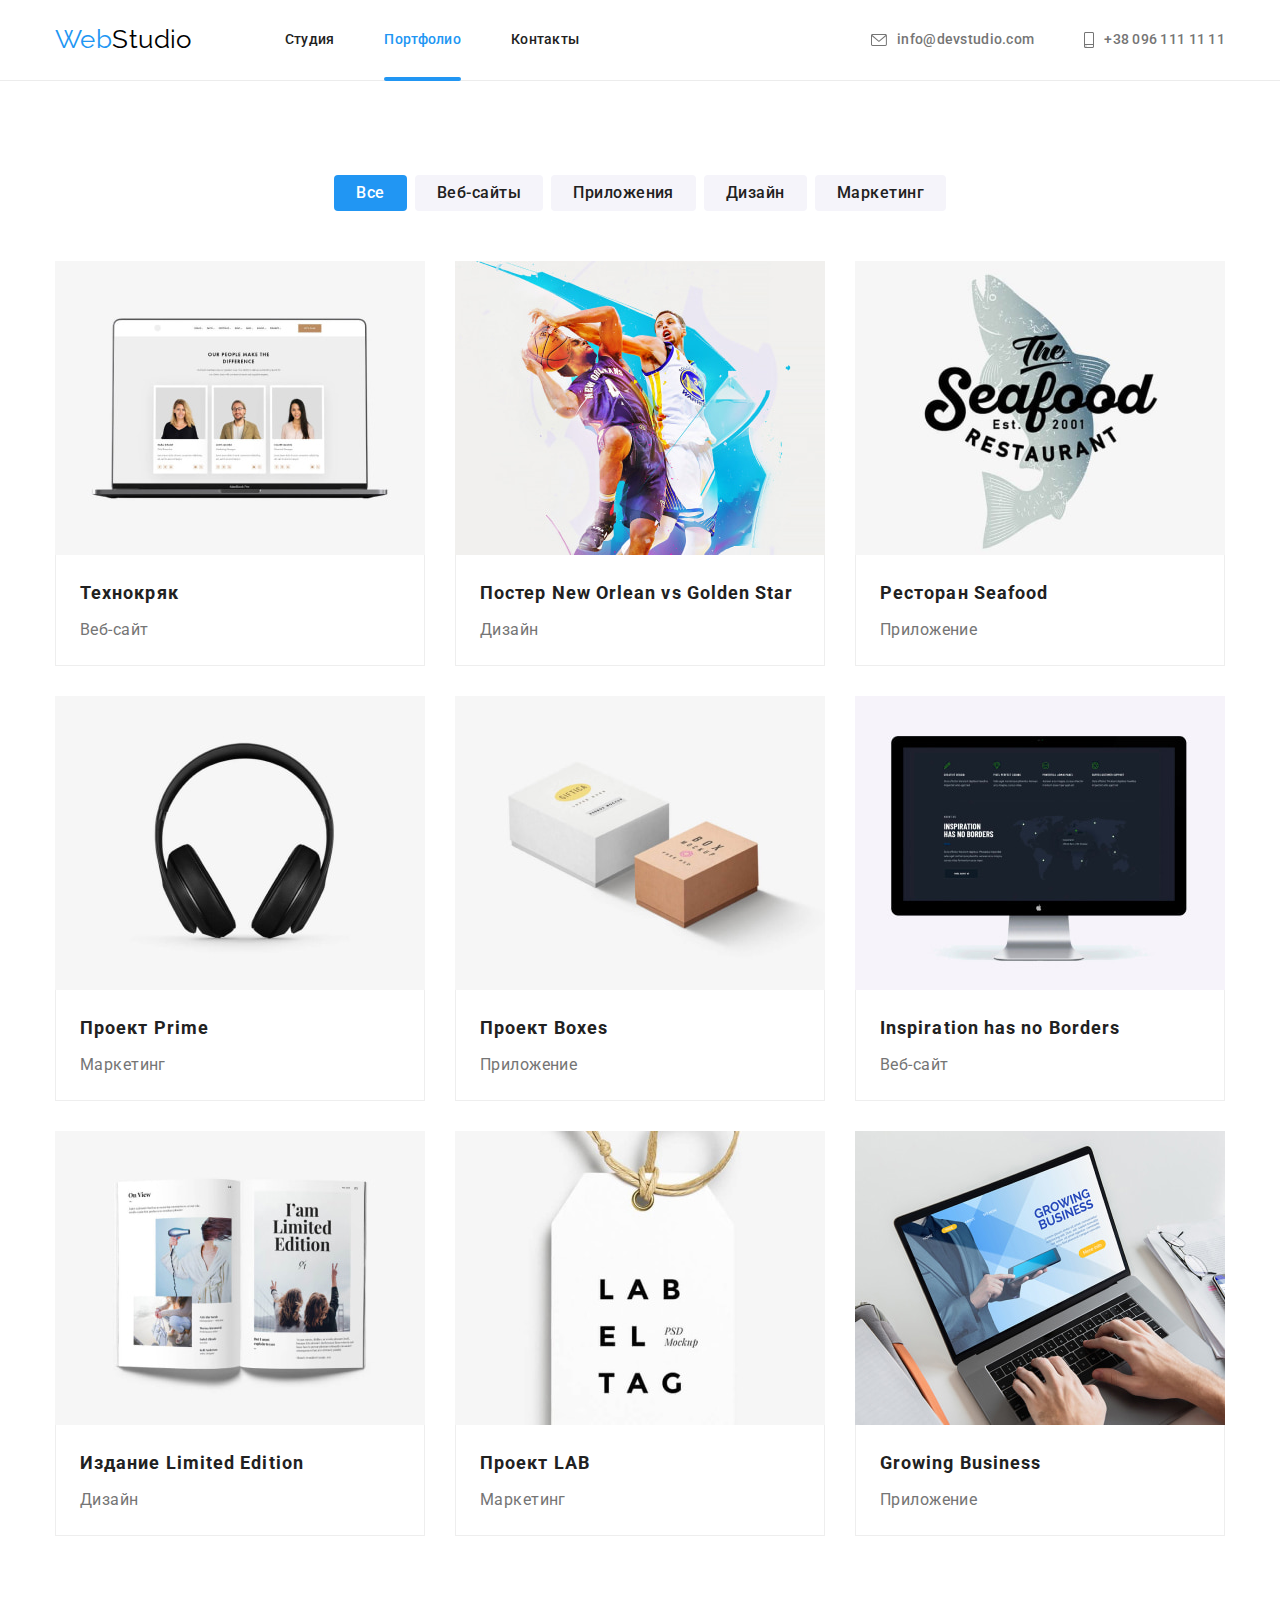
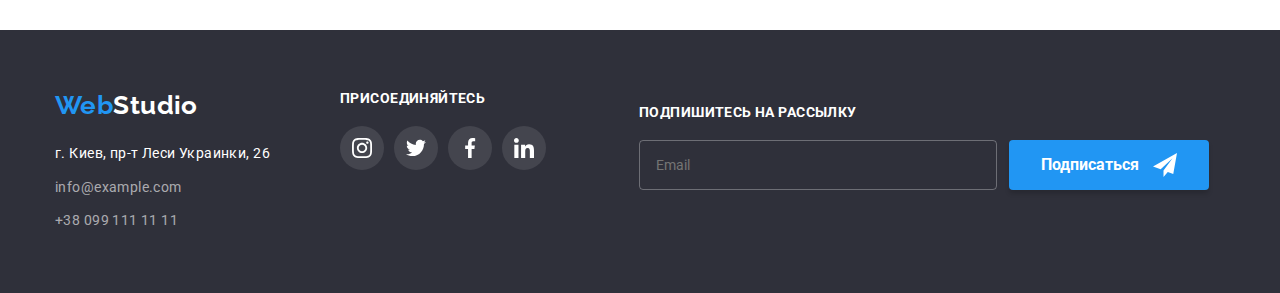
==== portfolio.html @ 0b289d40 "Initial commit" ====
<!DOCTYPE html>
<html lang="ru">
  <head>
    <meta charset="UTF-8" />
    <meta http-equiv="X-UA-Compatible" content="IE=edge" />
    <meta name="viewport" content="width=device-width, initial-scale=1.0" />
    <link rel="preconnect" href="https://fonts.googleapis.com" />
    <link rel="preconnect" href="https://fonts.gstatic.com" crossorigin />
    <link
      href="https://fonts.googleapis.com/css2?family=Raleway:wght@700&family=Roboto:wght@400;500;700;900&display=swap"
      rel="stylesheet"
    />
    <title>Портфолио</title>
    <link
      rel="stylesheet"
      href="https://cdnjs.cloudflare.com/ajax/libs/modern-normalize/1.1.0/modern-normalize.min.css"
    />
    <link rel="stylesheet" href="./css/main.min.css" />
  </head>
  <!--Шапка  сайта-->
  <body>
    <header class="header">
      <div class="container header__container">
        <nav class="nav">
          <a class="nav__logo" href="./index.html"><span class="nav__label">Web</span>Studio</a>
          <ul class="nav__list">
            <li class="nav__item"><a class="nav__link" href="./index.html">Студия</a></li>
            <li class="nav__item">
              <a class="nav__link current" href="./portfolio.html">Портфолио</a>
            </li>
            <li class="nav__item"><a class="nav__link" href="">Контакты</a></li>
          </ul>
        </nav>
        <ul class="contacts">
          <li class="contacts__item">
            <a class="contacts__link" href="mailto:info@example.com">
              <svg class="contacts__icon" width="16px" height="12px">
                <use href="./images/svg/symbol-defs.svg#icon-envelope"></use>
              </svg>
              info@devstudio.com
            </a>
          </li>
          <li class="contacts__item">
            <a class="contacts__link" href="tel:+380961111111">
              <svg class="contacts__icon" width="10px" height="16px">
                <use href="./images/svg/symbol-defs.svg#icon-smartphone"></use>
              </svg>
              +38 096 111 11 11
            </a>
          </li>
        </ul>
      </div>
    </header>
    <!--Портфолио-->
    <main>
      <section class="section">
        <div class="container">
          <h1 class="visually__hidden">Портфолио</h1>
          <ul class="filter">
            <li class="filter__item">
              <button class="filter__btn filter__current" type="button">Все</button>
            </li>
            <li class="filter__item">
              <button class="filter__btn" type="button">Веб-сайты</button>
            </li>
            <li class="filter__item">
              <button class="filter__btn" type="button">Приложения</button>
            </li>
            <li class="filter__item"><button class="filter__btn" type="button">Дизайн</button></li>
            <li class="filter__item">
              <button class="filter__btn" type="button">Маркетинг</button>
            </li>
          </ul>
          <ul class="portfolio">
            <li class="portfolio__item">
              <a class="portfolio__link" href="">
                <div class="portfolio__tumb">
                  <img
                    src="./images/portfolio/website.jpg"
                    alt="Веб-сайт"
                    width="370"
                    height="294"
                  />
                  <p class="portfolio__overlay">
                    Ресурс предлагает комплексные предложения с разным уровнем функционала и
                    сервисов. Все это позволит посетителю получить исчерпывающие сведения о компании
                    или частном лице.
                  </p>
                </div>
                <div class="portfolio__card">
                  <h2 class="portfolio__title">Технокряк</h2>
                  <p class="portfolio__text">Веб-сайт</p>
                </div>
              </a>
            </li>
            <li class="portfolio__item">
              <a class="portfolio__link" href="">
                <div class="portfolio__tumb">
                  <img
                    src="./images/portfolio/poster-no-vs-gs.jpg"
                    alt="Два баскетболиста"
                    height="294"
                  />

                  <p class="portfolio__overlay">
                    Ресурс предлагает комплексные предложения с разным уровнем функционала и
                    сервисов. Все это позволит посетителю получить исчерпывающие сведения о компании
                    или частном лице.
                  </p>
                </div>
                <div class="portfolio__card">
                  <h2 class="portfolio__title">Постер New Orlean vs Golden Star</h2>
                  <p class="portfolio__text">Дизайн</p>
                </div>
              </a>
            </li>
            <li class="portfolio__item">
              <a class="portfolio__link" href="">
                <div class="portfolio__tumb">
                  <img
                    src="./images/portfolio/seatood.jpg"
                    alt="Логотип ресторана"
                    width="370"
                    height="294"
                  />
                  <p class="portfolio__overlay">
                    Ресурс предлагает комплексные предложения с разным уровнем функционала и
                    сервисов. Все это позволит посетителю получить исчерпывающие сведения о компании
                    или частном лице.
                  </p>
                </div>
                <div class="portfolio__card">
                  <h2 class="portfolio__title">Ресторан Seafood</h2>
                  <p class="portfolio__text">Приложение</p>
                </div>
              </a>
            </li>
            <li class="portfolio__item">
              <a class="portfolio__link" href="">
                <div class="portfolio__tumb">
                  <img
                    src="./images/portfolio/headphone.jpg"
                    alt="Наушники"
                    width="370"
                    height="294"
                  />
                  <p class="portfolio__overlay">
                    Ресурс предлагает комплексные предложения с разным уровнем функционала и
                    сервисов. Все это позволит посетителю получить исчерпывающие сведения о компании
                    или частном лице.
                  </p>
                </div>
                <div class="portfolio__card">
                  <h2 class="portfolio__title">Проект Prime</h2>
                  <p class="portfolio__text">Маркетинг</p>
                </div>
              </a>
            </li>
            <li class="portfolio__item">
              <a class="portfolio__link" href="">
                <div class="portfolio__tumb">
                  <img src="./images/portfolio/boxes.jpg" alt="Коробки" width="370" height="294" />
                  <p class="portfolio__overlay">
                    Ресурс предлагает комплексные предложения с разным уровнем функционала и
                    сервисов. Все это позволит посетителю получить исчерпывающие сведения о компании
                    или частном лице.
                  </p>
                </div>
                <div class="portfolio__card">
                  <h2 class="portfolio__title">Проект Boxes</h2>
                  <p class="portfolio__text">Приложение</p>
                </div>
              </a>
            </li>
            <li class="portfolio__item">
              <a class="portfolio__link" href="">
                <div class="portfolio__tumb">
                  <img
                    src="./images/portfolio/pc.jpg"
                    alt="Настольный комп'ютер"
                    width="370"
                    height="294"
                  />
                  <p class="portfolio__overlay">
                    Ресурс предлагает комплексные предложения с разным уровнем функционала и
                    сервисов. Все это позволит посетителю получить исчерпывающие сведения о компании
                    или частном лице.
                  </p>
                </div>
                <div class="portfolio__card">
                  <h2 class="portfolio__title">Inspiration has no Borders</h2>
                  <p class="portfolio__text">Веб-сайт</p>
                </div>
              </a>
            </li>
            <li class="portfolio__item">
              <a class="portfolio__link" href="">
                <div class="portfolio__tumb">
                  <img src="./images/portfolio/book.jpg" alt="Книга" width="370" height="294" />
                  <p class="portfolio__overlay">
                    Ресурс предлагает комплексные предложения с разным уровнем функционала и
                    сервисов. Все это позволит посетителю получить исчерпывающие сведения о компании
                    или частном лице.
                  </p>
                </div>
                <div class="portfolio__card">
                  <h2 class="portfolio__title">Издание Limited Edition</h2>
                  <p class="portfolio__text">Дизайн</p>
                </div>
              </a>
            </li>
            <li class="portfolio__item">
              <a class="portfolio__link" href="">
                <div class="portfolio__tumb">
                  <img src="./images/portfolio/label.jpg" alt="Бирка" width="370" height="294" />
                  <p class="portfolio__overlay">
                    Ресурс предлагает комплексные предложения с разным уровнем функционала и
                    сервисов. Все это позволит посетителю получить исчерпывающие сведения о компании
                    или частном лице.
                  </p>
                </div>
                <div class="portfolio__card">
                  <h2 class="portfolio__title">Проект LAB</h2>
                  <p class="portfolio__text">Маркетинг</p>
                </div>
              </a>
            </li>
            <li class="portfolio__item">
              <a class="portfolio__link" href="">
                <div class="portfolio__tumb">
                  <img src="./images/portfolio/laptop.jpg" alt="Ноутбук" width="370" height="294" />
                  <p class="portfolio__overlay">
                    Ресурс предлагает комплексные предложения с разным уровнем функционала и
                    сервисов. Все это позволит посетителю получить исчерпывающие сведения о компании
                    или частном лице.
                  </p>
                </div>
                <div class="portfolio__card">
                  <h2 class="portfolio__title">Growing Business</h2>
                  <p class="portfolio__text">Приложение</p>
                </div>
              </a>
            </li>
          </ul>
        </div>
      </section>
    </main>
    <!--Подвал-->
    <footer class="footer">
      <div class="footer__container container">
        <div class="footer__address">
          <a class="footer__logo" href="./index.html"
            ><span class="footer__logo--accent">Web</span>Studio</a
          >
          <address class="">
            <p class="footer__text">г. Киев, пр-т Леси Украинки, 26</p>
            <a class="footer__contact" href="mailto:info@example.com">info@example.com</a>
            <a class="footer__contact" href="tel:+380991111111">+38 099 111 11 11</a>
          </address>
        </div>
        <div class="footer__social">
          <p class="footer__social--title">присоединяйтесь</p>
          <ul class="footer__social--list">
            <li class="footer__social--item">
              <a
                class="footer__social--link"
                href="https://www.instagram.com"
                target="_blank"
                rel="noreferrer noopener"
              >
                <svg class="footer__social--icon" width="20px" height="20px">
                  <use href="./images/svg/symbol-defs.svg#icon-instagram"></use>
                </svg>
              </a>
            </li>
            <li class="footer__social--item">
              <a
                class="footer__social--link"
                href="https://twitter.com"
                target="_blank"
                rel="noreferrer noopener"
              >
                <svg class="footer__social--icon" width="20px" height="20px">
                  <use href="./images/svg/symbol-defs.svg#icon-twitter"></use>
                </svg>
              </a>
            </li>
            <li class="footer__social--item">
              <a
                class="footer__social--link"
                href="https://www.facebook.com"
                target="_blank"
                rel="noreferrer noopener"
              >
                <svg class="footer__social--icon" width="20px" height="20px">
                  <use href="./images/svg/symbol-defs.svg#icon-facebook"></use>
                </svg>
              </a>
            </li>
            <li class="footer__social--item">
              <a
                class="footer__social--link"
                href="https://www.linkedin.com"
                target="_blank"
                rel="noreferrer noopener"
              >
                <svg class="footer__social--icon" width="20px" height="20px">
                  <use href="./images/svg/symbol-defs.svg#icon-linkedin"></use>
                </svg>
              </a>
            </li>
          </ul>
        </div>
        <div class="footer__subscribe">
          <p class="footer__subscribe--title">Подпишитесь на рассылку</p>

          <form class="footer__subscribe--form">
            <input
              type="email"
              name="user-email"
              id="emails"
              placeholder="Email"
              class="footer__subscribe--email"
            />

            <button type="submit" class="footer__subscribe--btn">
              Подписаться
              <svg class="footer__subscribe--icon">
                <use href="./images/svg/symbol-defs.svg#icon-send"></use>
              </svg>
            </button>
          </form>
        </div>
      </div>
    </footer>
  </body>
</html>
---- css/main.min.css ----
:root{--accent-color: #2196f3;--primary-text-color: #212121;--secondary-text-color: #757575;--primary-white-color: #ffffff;--footer-contact-color: rgba(255, 255, 255, 0.6);--social-bg-color: rgba(255, 255, 255, 0.1);--logo-black: #000000;--hero-footer-bg-color: #2f303a;--hero-btn-color-accent: #188ce8;--overlay-start-color: rgba(47, 48, 58, 0.4);--overlay-end-color: rgba(47, 48, 58, 0.4);--secondary-bg-color: #f5f4fa;--line-border-color: #ececec;--social-icon-color: #afb1b8;--bg-color-primary: #e5e5e5;--style-roboto: Roboto, sans-serif;--style-raleway: Raleway, serif;--timing-func: cubic-bezier(0.4, 0, 0.2, 1)}.visually__hidden{position:absolute;width:1px;height:1px;margin:-1px;border:0;padding:0;white-space:nowrap;clip-path:inset(100%);clip:rect(0 0 0 0);overflow:hidden}a{text-decoration:none}ul,ol{list-style-type:none;margin:0}body{font-family:var(--style-roboto);letter-spacing:0.03em;font-size:14px;color:var(--primary-text-color);background-color:var(--primary-white-color)}img{display:block}.section{padding-top:94px;padding-bottom:94px}.section:nth-child(3){padding-top:0}.text{color:var(--secondary-text-color)}.title{color:var(--primary-text-color);font-weight:700}.container{margin-left:auto;margin-right:auto;padding-left:15px;padding-right:15px;width:1200px}.hero__button{display:inline-block;min-width:200px;padding:10px 32px;letter-spacing:0.06em;border-radius:4px;color:var(--primary-white-color);background-color:var(--accent-color);font-family:var(--style-roboto);font-size:16px;font-weight:400;line-height:1.87;cursor:pointer;transition:background-color 250ms var(--timing-func)}.hero__button:hover,.hero__button:focus{background-color:var(--hero-btn-color-accent);border-radius:4px}.header{border-bottom:1px solid var(--line-border-color)}.header__container{display:flex}.nav{display:flex;justify-content:center}.nav__item:not(:last-child){margin-right:50px}.nav__list{display:flex;justify-content:center;padding:0}.nav__link{display:inline-block;padding-top:32px;padding-bottom:32px;color:var(--primary-text-color);font-weight:500;letter-spacing:0.02em;line-height:1.14;transition:color 250ms var(--timing-func)}.nav__link:hover,.nav__link:focus{color:var(--accent-color)}.current{color:var(--accent-color);position:relative}.current::after{position:absolute;content:'';display:block;background-color:var(--accent-color);border-radius:2px;bottom:-1px;width:100%;height:4px;right:0}.contacts{margin-left:auto;display:flex;justify-content:center;padding:0}.contacts__item:not(:last-child){margin-right:50px}.contacts__link{display:flex;align-items:center;justify-content:center;padding-top:32px;padding-bottom:32px;color:var(--secondary-text-color);font-weight:500;letter-spacing:0.02em;line-height:1.14;transition:color 250ms var(--timing-func)}.contacts__link:hover,.contacts__link:focus{color:var(--accent-color)}.hero{padding-top:200px;padding-bottom:200px;background-color:var(--hero-footer-bg-color);color:var(--primary-white-color);text-align:center;margin:0;margin-left:auto;margin-right:auto;max-width:1600px;background-image:linear-gradient(to right, var(--overlay-start-color), var(--overlay-end-color)),url(../images/hero/hero.jpg);background-repeat:no-repeat;background-position:center;background-size:cover}.hero__title{margin:0 0 30px 0;font-weight:900;letter-spacing:0.06em;font-size:44px;line-height:1.36;text-align:center;text-transform:uppercase}.nav__logo{padding-top:24px;padding-bottom:25px;margin-right:93px;color:var(--logo-black);font-family:var(--style-raleway);font-size:26px;line-height:1.2}.nav__label{color:var(--accent-color)}.footer__logo{display:inline-block;margin-bottom:20px;color:var(--primary-white-color);font-family:var(--style-raleway);font-weight:700;font-size:26px;line-height:1.19}.footer__logo--accent{color:var(--accent-color)}.contacts__icon{display:inline-block;fill:var(--secondary-text-color);margin-right:10px;transition:fill 250ms var(--timing-func)}.contacts__link{display:flex;align-items:center;justify-content:center;padding-top:32px;padding-bottom:32px;color:var(--secondary-text-color);font-weight:500;letter-spacing:0.02em;line-height:1.14;transition:color 250ms var(--timing-func)}.contacts__link:hover .contacts__icon{fill:var(--accent-color)}.feature{display:flex;padding:0;text-align:left}.feature__item{width:270px}.feature__item:not(:last-child){margin-right:30px}.featnre__rectangle{display:flex;background-color:var(--secondary-bg-color);height:120px;border-radius:4px;justify-content:center;align-items:center;margin-bottom:30px}.feature__title{margin:0 0 10px 0;line-height:1.14;text-transform:uppercase;font-size:14px}.feature__text{margin:0;line-height:1.71}.work__title{margin:0 0 50px 0;font-size:36px;line-height:1.16;text-align:center}.work__list{display:flex;padding:0}.work__item{margin-right:30px}.work__item:last-child{margin-right:0}.work__item--thumb{position:relative}.work__item--overlay{margin:0;position:absolute;bottom:0;left:0;width:100%;height:70px;background-color:rgba(47,48,58,0.8);color:#ffffff;text-transform:uppercase;font-weight:bold;font-size:14px;line-height:16px;text-align:center;letter-spacing:0.03em;padding-top:27px}.team{background-color:var(--secondary-bg-color)}.team__title{margin:0 0 50px 0;font-size:36px;line-height:1.16;text-align:center}.team__list{display:flex;padding:0}.team__item{box-shadow:0px 1px 3px rgba(0,0,0,0.12),0px 1px 1px rgba(0,0,0,0.14),0px 2px 1px rgba(0,0,0,0.2);border-radius:0px 0px 4px 4px;background-color:var(--primary-white-color);text-align:center}.team__item:not(:last-child){margin-right:30px}.team__card{padding:30px 32px}.team__text{margin:0;line-height:1.18;margin-bottom:16px;color:var(--secondary-text-color)}.team__caption{margin:0 0 10px 0;font-weight:500;font-size:16px;line-height:1.18;color:var(--primary-text-color)}.team__social{display:flex;padding:0;justify-content:space-between}.team__social--link{margin:0;display:flex;width:44px;height:44px;justify-content:center;align-items:center;border-radius:50%;fill:var(--social-icon-color);transition:background-color 250ms var(--timing-func),fill 250ms var(--timing-func)}.team__social--link:hover,.team__social--link:focus{background-color:var(--accent-color);fill:var(--primary-white-color)}.clients{text-align:center;background-color:var(--primary-white-color)}.clients__title{text-align:center;background-color:var(--primary-white-color);margin:0 0 50px 0;font-size:36px}.clients__list{display:flex;padding:0}.clients__item{margin-right:30px}.clients__item:last-child{margin-right:0px}.clients__link{display:flex;width:170px;height:92px;justify-content:center;align-items:center;border:1px solid #afb1b8;box-sizing:border-box;border-radius:4px;transition:border-color 250ms var(--timing-func)}.clients__link:hover,.clients__link:focus{border-color:var(--accent-color)}.clients__link:hover .clients__icon,.clients__link:focus .clients__icon{fill:var(--accent-color)}.clients__icon{fill:var(--social-icon-color);transition:fill 250ms var(--timing-func)}.filter{margin-bottom:50px;display:flex;justify-content:center;padding:0}.filter__item{margin-right:8px}.filter__item:last-child{margin-right:0}.filter__btn{min-width:73px;max-width:200px;border:0;border-radius:4px;padding:6px 22px;color:var(--primary-text-color);background-color:var(--secondary-bg-color);font-family:var(--style-roboto);font-style:normal;font-weight:500;font-size:16px;line-height:1.5;cursor:pointer;text-align:center;letter-spacing:0.03em;transition:background-color 250ms var(--timing-func),color 250ms var(--timing-func),box-shadow 250ms var(--timing-func)}.filter__btn:hover,.filter__btn:focus{box-shadow:0px 3px 1px rgba(0,0,0,0.1),0px 1px 2px rgba(0,0,0,0.08),0px 2px 2px rgba(0,0,0,0.12);color:var(--primary-white-color);background-color:var(--accent-color)}.filter__current{color:var(--primary-white-color);background-color:var(--accent-color)}.portfolio{padding:0;display:flex;flex-wrap:wrap}.portfolio__item{width:370px;margin-right:30px;margin-bottom:30px}.portfolio__item:nth-last-child(-n+3){margin-bottom:0}.portfolio__item:nth-child(3n){margin-right:0}.portfolio__link{transition:box-shadow 250ms var(--timing-func)}.portfolio__link:hover .portfolio__overlay{transform:translateY(0%)}.portfolio__link:hover,.portfolio__link:focus{display:block;box-sizing:border-box;box-shadow:0px 1px 1px rgba(0,0,0,0.12),0px 4px 4px rgba(0,0,0,0.06),1px 4px 6px rgba(0,0,0,0.16)}.portfolio__tumb{position:relative;cursor:pointer;overflow:hidden}.portfolio__overlay{margin:0;position:absolute;top:0;left:0;width:100%;height:100%;transform:translateY(100%);transition:transform 250ms var(--timing-func);font-size:18px;line-height:1.5;letter-spacing:0.03em;color:var(--primary-white-color);overflow:auto;background-color:rgba(33,150,243,0.9);padding:63px 24px}.portfolio__card{padding:20px 24px;border-left:1px solid #eeeeee;border-right:1px solid #eeeeee;border-bottom:1px solid #eeeeee}.portfolio__title{margin:0 0 4px 0;color:var(--primary-text-color);font-size:18px;line-height:2;letter-spacing:0.06em}.portfolio__text{margin:0;font-size:16px;font-weight:400;line-height:1.87;color:var(--secondary-text-color)}.footer{padding-bottom:60px;padding-top:60px;background-color:var(--hero-footer-bg-color)}.footer__container{display:flex}.footer__text{margin:0 0 9px 0;color:var(--primary-white-color);line-height:1.85;font-style:normal}.footer__contact{display:block;color:var(--footer-contact-color);line-height:1.71;font-style:normal}.footer__contact:not(:last-child){margin-bottom:9px}.footer__contact:hover,.footer__contact:focus{color:var(--accent-color)}.footer__address{margin-right:70px}.footer__social--title{text-transform:uppercase;color:var(--primary-white-color);margin:0 0 20px 0;font-weight:700}.footer__social--list{display:flex;padding:0}.footer__social--item{margin-right:10px}.footer__social--item:last-child{margin-right:0px}.footer__social--link{display:flex;background-color:var(--social-bg-color);width:44px;height:44px;justify-content:center;align-items:center;border-radius:50%;transition:background-color 250ms var(--timing-func)}.footer__social--link:hover,.footer__social--link:focus{background-color:var(--accent-color)}.footer__social--link:not(:last-child){margin-right:10px}.footer__social--icon{fill:var(--primary-white-color)}.footer__subscribe{margin-left:93px}.footer__subscribe--title{font-weight:700;text-transform:uppercase;color:var(--primary-white-color);margin-bottom:20px}.footer__subscribe--form{display:flex}.footer__subscribe--email{width:358px;height:50px;background-color:transparent;border:1px solid rgba(255,255,255,0.3);border-radius:4px;padding-left:16px;transition:border-color 250ms var(--timing-func)}.footer__subscribe--email:focus{border-color:var(--accent-color);outline:none;color:var(--primary-white-color)}.footer__subscribe--icon{width:24px;height:24px;fill:var(--bg-color-primary)}.footer__subscribe--btn{display:flex;align-items:center;justify-content:space-between;min-width:200px;align-self:center;margin-left:12px;padding:10px 32px;border-radius:4px;border:transparent;color:var(--primary-white-color);background-color:var(--accent-color);box-shadow:0px 4px 4px rgba(0,0,0,0.15);font-weight:700;font-size:16px;line-height:1.88;cursor:pointer}.backdrop{position:fixed;top:0;left:0;width:100%;height:100%;background:rgba(0,0,0,0.2);opacity:1;visibility:visible;pointer-events:initial;transition:opacity 250ms var(--timing-func),visibility 250ms var(--timing-func)}.backdrop.is-hidden{opacity:0;visibility:hidden;pointer-events:none}.modal{position:absolute;top:50%;left:50%;transform:translate(-50%, -50%);min-width:528px;min-height:581px;background:var(--primary-white-color)}.modal__button{position:absolute;top:8px;right:8px;width:30px;height:30px;border-radius:50%;border-color:rgba(0,0,0,0.1);background-color:var(--primary-white-color);cursor:pointer}.modal__button:focus .modal__button--close,.modal__button:hover .modal__button--close{fill:var(--accent-color)}.modal__button--close{display:inline-block;fill:#000000;transition:fill 250ms var(--timing-func)}.modal__form{display:flex;flex-direction:column;padding:40px}.modal__form--title{font-weight:700;font-size:20px;text-align:center;letter-spacing:0.03em;line-height:1.15;color:var(--primary-text-color);margin-bottom:12px}.modal__form--icon{width:18px;height:18px;transition:fill 250ms var(--timing-func)}.modal__form--label{position:relative;margin-top:4px;margin-bottom:10px}.modal__form--message{font-size:12px;line-height:1.71;letter-spacing:.01em;color:rgba(117,117,117,0.5);height:120px;margin-bottom:20px;padding:16px 12px;resize:none;display:block;width:100%;border:1px solid rgba(33,33,33,0.2);border-radius:4px;cursor:pointer;transition:border 250ms var(--timing-func)}.modal__form--input{display:block;width:100%;height:40px;border:1px solid rgba(33,33,33,0.2);border-radius:4px;cursor:pointer;padding-left:42px;transition:border 250ms var(--timing-func)}.modal__form--input:focus{border:1px solid var(--accent-color);outline:transparent}.modal__form--input:focus+.modal__form--icon{fill:var(--accent-color)}.modal__form--icon{position:absolute;top:50%;left:13px;width:18px;height:18px;transform:translateY(-50%);fill:var(--title-text-color)}.modal__form--checkbox{display:flex;justify-content:center;margin-bottom:30px}.modal__form--checkbox-label::before{content:"";width:16px;height:15px;border:2px solid var(--primary-text-color);border-radius:4px;display:inline-block;margin-right:8px;cursor:pointer;vertical-align:middle}.modal__form--checkbox-input:checked+.modal__form--checkbox-label::before{background-color:var(--accent-color);border-color:var(--accent-color);background-image:url(../images/svg/check.svg);background-size:contain;background-position:center;background-repeat:no-repeat}.modal__form--checkbox-input:focus+.modal__form--checkbox-label::before{border-color:var(--accent-color)}.modal__form--policy-link{color:var(--accent-color);text-decoration-line:underline}.modal__form--button{display:block;width:200px;align-self:center;padding:10px 32px;letter-spacing:0.06em;border-radius:4px;border:transparent;color:var(--primary-white-color);background-color:var(--accent-color);box-shadow:0px 4px 4px rgba(0,0,0,0.15);font-weight:700;font-size:16px;line-height:1.88;cursor:pointer;transition:background-color 250ms var(--timing-func)}.modal__form--button:hover,.modal__form--button:focus{background:#188CE8}
/*# sourceMappingURL=main.min.css.map */
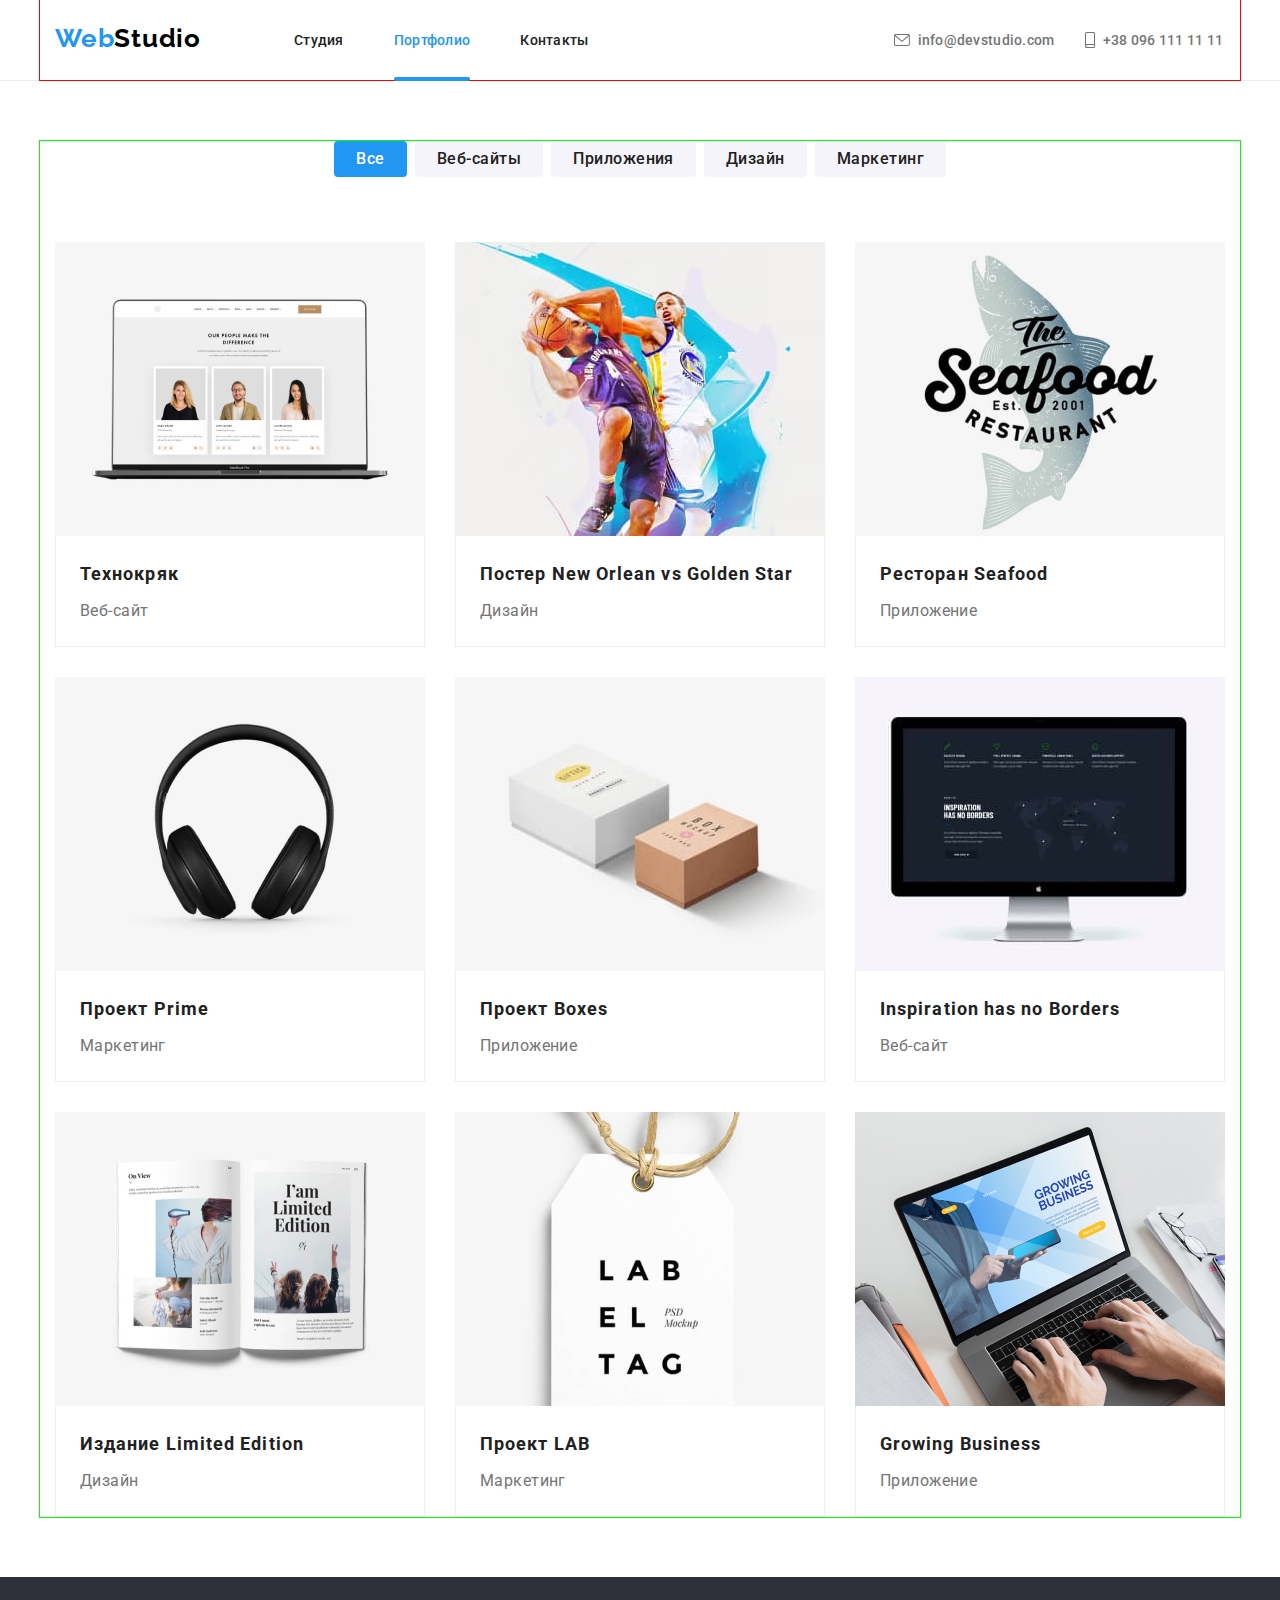
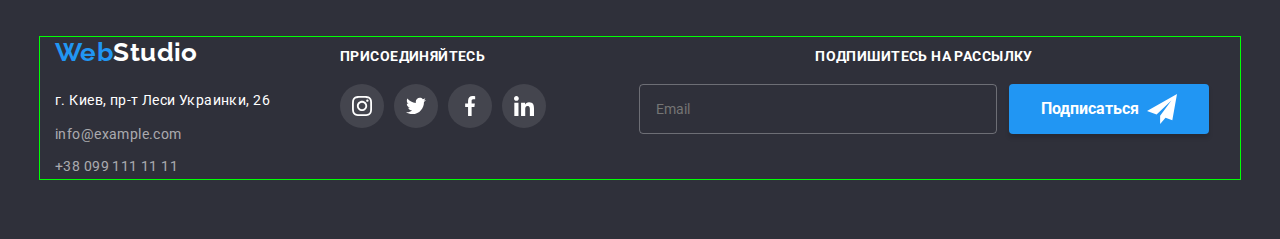
==== commit 426d3de5: "hw-8" ====
--- a/portfolio.html
+++ b/portfolio.html
@@ -20,35 +20,73 @@
   <!--Шапка  сайта-->
   <body>
     <header class="header">
-      <div class="container header__container">
-        <nav class="nav">
-          <a class="nav__logo" href="./index.html"><span class="nav__label">Web</span>Studio</a>
-          <ul class="nav__list">
-            <li class="nav__item"><a class="nav__link" href="./index.html">Студия</a></li>
-            <li class="nav__item">
-              <a class="nav__link current" href="./portfolio.html">Портфолио</a>
-            </li>
-            <li class="nav__item"><a class="nav__link" href="">Контакты</a></li>
+      <div class="header__container container">
+        <a class="nav__logo" href="./index.html"><span class="nav__label">Web</span>Studio</a>
+        <button type="button" class="header__menu--button" data-menu-button>
+          <svg
+            class=""
+            width="40px"
+            height="40px"
+            aria-expanded="false"
+            aria-label="переключатель мобыльного меню"
+          >
+            <use class="header__icon--cross" href="./images/svg/symbol-defs.svg#icon-close"></use>
+            <use class="header__icon--menu" href="./images/svg/symbol-defs.svg#icon-menu"></use>
+          </svg>
+        </button>
+        <div class="menu" data-menu>
+          <nav class="nav">
+            <ul class="nav__list">
+              <li class="nav__item">
+                <a class="nav__link" href="./index.html">Студия</a>
+              </li>
+              <li class="nav__item">
+                <a class="nav__link current" href="./portfolio.html">Портфолио</a>
+              </li>
+              <li class="nav__item"><a class="nav__link" href="">Контакты</a></li>
+            </ul>
+          </nav>
+          <ul class="contacts">
+            <li class="contacts__item">
+              <a class="contacts__link mail" href="mailto:info@example.com">
+                <svg class="contacts__icon-mail">
+                  <use href="./images/svg/symbol-defs.svg#icon-envelope"></use>
+                </svg>
+                info@devstudio.com
+              </a>
+            </li>
+            <li class="contacts__item">
+              <a class="contacts__link" href="tel:+380961111111">
+                <svg class="contacts__icon-tel">
+                  <use href="./images/svg/symbol-defs.svg#icon-smartphone"></use>
+                </svg>
+                +38 096 111 11 11
+              </a>
+            </li>
           </ul>
-        </nav>
-        <ul class="contacts">
-          <li class="contacts__item">
-            <a class="contacts__link" href="mailto:info@example.com">
-              <svg class="contacts__icon" width="16px" height="12px">
-                <use href="./images/svg/symbol-defs.svg#icon-envelope"></use>
-              </svg>
-              info@devstudio.com
-            </a>
-          </li>
-          <li class="contacts__item">
-            <a class="contacts__link" href="tel:+380961111111">
-              <svg class="contacts__icon" width="10px" height="16px">
-                <use href="./images/svg/symbol-defs.svg#icon-smartphone"></use>
-              </svg>
-              +38 096 111 11 11
-            </a>
-          </li>
-        </ul>
+          <ul class="mobile-menu__social">
+            <li class="mobile-menu__social--item">
+              <a href="" target="_blank" rel="noopener noreferrer" class="mobile-menu__social--link"
+                >Instagram</a
+              >
+            </li>
+            <li class="mobile-menu__social--item">
+              <a href="" target="_blank" rel="noopener noreferrer" class="mobile-menu__social--link"
+                >Twitter</a
+              >
+            </li>
+            <li class="mobile-menu__social--item">
+              <a href="" target="_blank" rel="noopener noreferrer" class="mobile-menu__social--link"
+                >Facebook</a
+              >
+            </li>
+            <li class="mobile-menu__social--item">
+              <a href="" target="_blank" rel="noopener noreferrer" class="mobile-menu__social--link"
+                >LinkedIn</a
+              >
+            </li>
+          </ul>
+        </div>
       </div>
     </header>
     <!--Портфолио-->
@@ -75,12 +113,39 @@
             <li class="portfolio__item">
               <a class="portfolio__link" href="">
                 <div class="portfolio__tumb">
-                  <img
+                  <!--      <img
                     src="./images/portfolio/website.jpg"
                     alt="Веб-сайт"
                     width="370"
                     height="294"
-                  />
+                  /> -->
+                  <picture>
+                    <source
+                      srcset="
+                        ./images/portfolio/website.jpg       1x,
+                        ./images/portfolio/website_lg@2x.jpg 2x
+                      "
+                      media="(min-width:1200px)"
+                      type="image/jpg"
+                    />
+                    <source
+                      srcset="
+                        ./images/portfolio/website_md.jpg    1x,
+                        ./images/portfolio/website_md@2x.jpg 2x
+                      "
+                      media="(min-width:768px)"
+                      type="image/jpg"
+                    />
+                    <source
+                      srcset="
+                        ./images/portfolio/website_sm.jpg    1x,
+                        ./images/portfolio/website_sm@2x.jpg 2x
+                      "
+                      media="(min-width:320px)"
+                      type="image/jpg"
+                    />
+                    <img class="img_setting" src="./images/portfolio/website.jpg" alt="Веб-сайт" />
+                  </picture>
                   <p class="portfolio__overlay">
                     Ресурс предлагает комплексные предложения с разным уровнем функционала и
                     сервисов. Все это позволит посетителю получить исчерпывающие сведения о компании
@@ -96,12 +161,42 @@
             <li class="portfolio__item">
               <a class="portfolio__link" href="">
                 <div class="portfolio__tumb">
-                  <img
+                  <!-- <img
                     src="./images/portfolio/poster-no-vs-gs.jpg"
                     alt="Два баскетболиста"
                     height="294"
-                  />
-
+                  /> -->
+                  <picture>
+                    <source
+                      srcset="
+                        ./images/portfolio/poster-no-vs-gs.jpg       1x,
+                        ./images/portfolio/poster-no-vs-gs_lg@2x.jpg 2x
+                      "
+                      media="(min-width:1200px)"
+                      type="image/jpg"
+                    />
+                    <source
+                      srcset="
+                        ./images/portfolio/poster-no-vs-gs_md.jpg    1x,
+                        ./images/portfolio/poster-no-vs-gs_md@2x.jpg 2x
+                      "
+                      media="(min-width:768px)"
+                      type="image/jpg"
+                    />
+                    <source
+                      srcset="
+                        ./images/portfolio/poster-no-vs-gs_sm.jpg    1x,
+                        ./images/portfolio/poster-no-vs-gs_sm@2x.jpg 2x
+                      "
+                      media="(min-width:320px)"
+                      type="image/jpg"
+                    />
+                    <img
+                      class="img_setting"
+                      src="./images/portfolio/poster-no-vs-gs.jpg"
+                      alt="Два баскетболиста"
+                    />
+                  </picture>
                   <p class="portfolio__overlay">
                     Ресурс предлагает комплексные предложения с разным уровнем функционала и
                     сервисов. Все это позволит посетителю получить исчерпывающие сведения о компании
@@ -117,12 +212,43 @@
             <li class="portfolio__item">
               <a class="portfolio__link" href="">
                 <div class="portfolio__tumb">
-                  <img
+                  <!--  <img
                     src="./images/portfolio/seatood.jpg"
                     alt="Логотип ресторана"
                     width="370"
                     height="294"
-                  />
+                  /> -->
+                  <picture>
+                    <source
+                      srcset="
+                        ./images/portfolio/seatood.jpg       1x,
+                        ./images/portfolio/seatood_lg@2x.jpg 2x
+                      "
+                      media="(min-width:1200px)"
+                      type="image/jpg"
+                    />
+                    <source
+                      srcset="
+                        ./images/portfolio/seatood_md.jpg    1x,
+                        ./images/portfolio/seatood_md@2x.jpg 2x
+                      "
+                      media="(min-width:768px)"
+                      type="image/jpg"
+                    />
+                    <source
+                      srcset="
+                        ./images/portfolio/seatood_sm.jpg    1x,
+                        ./images/portfolio/seatood_sm@2x.jpg 2x
+                      "
+                      media="(min-width:320px)"
+                      type="image/jpg"
+                    />
+                    <img
+                      class="img_setting"
+                      src="./images/portfolio/seatood.jpg"
+                      alt="Логотип ресторана"
+                    />
+                  </picture>
                   <p class="portfolio__overlay">
                     Ресурс предлагает комплексные предложения с разным уровнем функционала и
                     сервисов. Все это позволит посетителю получить исчерпывающие сведения о компании
@@ -138,12 +264,43 @@
             <li class="portfolio__item">
               <a class="portfolio__link" href="">
                 <div class="portfolio__tumb">
-                  <img
+                  <!-- <img
                     src="./images/portfolio/headphone.jpg"
                     alt="Наушники"
                     width="370"
                     height="294"
-                  />
+                  /> -->
+                  <picture>
+                    <source
+                      srcset="
+                        ./images/portfolio/headphone.jpg       1x,
+                        ./images/portfolio/headphone_lg@2x.jpg 2x
+                      "
+                      media="(min-width:1200px)"
+                      type="image/jpg"
+                    />
+                    <source
+                      srcset="
+                        ./images/portfolio/headphone_md.jpg    1x,
+                        ./images/portfolio/headphone_md@2x.jpg 2x
+                      "
+                      media="(min-width:768px)"
+                      type="image/jpg"
+                    />
+                    <source
+                      srcset="
+                        ./images/portfolio/headphone_sm.jpg    1x,
+                        ./images/portfolio/headphone_sm@2x.jpg 2x
+                      "
+                      media="(min-width:320px)"
+                      type="image/jpg"
+                    />
+                    <img
+                      class="img_setting"
+                      src="./images/portfolio/headphone.jpg"
+                      alt="Наушники"
+                    />
+                  </picture>
                   <p class="portfolio__overlay">
                     Ресурс предлагает комплексные предложения с разным уровнем функционала и
                     сервисов. Все это позволит посетителю получить исчерпывающие сведения о компании
@@ -159,7 +316,34 @@
             <li class="portfolio__item">
               <a class="portfolio__link" href="">
                 <div class="portfolio__tumb">
-                  <img src="./images/portfolio/boxes.jpg" alt="Коробки" width="370" height="294" />
+                  <!-- <img src="./images/portfolio/boxes.jpg" alt="Коробки" width="370" height="294" /> -->
+                  <picture>
+                    <source
+                      srcset="
+                        ./images/portfolio/boxes.jpg       1x,
+                        ./images/portfolio/boxes_lg@2x.jpg 2x
+                      "
+                      media="(min-width:1200px)"
+                      type="image/jpg"
+                    />
+                    <source
+                      srcset="
+                        ./images/portfolio/boxes_md.jpg    1x,
+                        ./images/portfolio/boxes_md@2x.jpg 2x
+                      "
+                      media="(min-width:768px)"
+                      type="image/jpg"
+                    />
+                    <source
+                      srcset="
+                        ./images/portfolio/boxes_sm.jpg    1x,
+                        ./images/portfolio/boxes_sm@2x.jpg 2x
+                      "
+                      media="(min-width:320px)"
+                      type="image/jpg"
+                    />
+                    <img class="img_setting" src="./images/portfolio/boxes.jpg" alt="Коробки" />
+                  </picture>
                   <p class="portfolio__overlay">
                     Ресурс предлагает комплексные предложения с разным уровнем функционала и
                     сервисов. Все это позволит посетителю получить исчерпывающие сведения о компании
@@ -175,12 +359,34 @@
             <li class="portfolio__item">
               <a class="portfolio__link" href="">
                 <div class="portfolio__tumb">
-                  <img
+                  <!-- <img
                     src="./images/portfolio/pc.jpg"
                     alt="Настольный комп'ютер"
                     width="370"
                     height="294"
-                  />
+                  /> -->
+                  <picture>
+                    <source
+                      srcset="./images/portfolio/pc.jpg 1x, ./images/portfolio/pc_lg@2x.jpg 2x"
+                      media="(min-width:1200px)"
+                      type="image/jpg"
+                    />
+                    <source
+                      srcset="./images/portfolio/pc_md.jpg 1x, ./images/portfolio/pc_md@2x.jpg 2x"
+                      media="(min-width:768px)"
+                      type="image/jpg"
+                    />
+                    <source
+                      srcset="./images/portfolio/pc_sm.jpg 1x, ./images/portfolio/pc_sm@2x.jpg 2x"
+                      media="(min-width:320px)"
+                      type="image/jpg"
+                    />
+                    <img
+                      class="img_setting"
+                      src="./images/portfolio/pc.jpg"
+                      alt="Настольный комп'ютер"
+                    />
+                  </picture>
                   <p class="portfolio__overlay">
                     Ресурс предлагает комплексные предложения с разным уровнем функционала и
                     сервисов. Все это позволит посетителю получить исчерпывающие сведения о компании
@@ -196,7 +402,31 @@
             <li class="portfolio__item">
               <a class="portfolio__link" href="">
                 <div class="portfolio__tumb">
-                  <img src="./images/portfolio/book.jpg" alt="Книга" width="370" height="294" />
+                  <!-- <img src="./images/portfolio/book.jpg" alt="Книга" width="370" height="294" /> -->
+                  <picture>
+                    <source
+                      srcset="./images/portfolio/book.jpg 1x, ./images/portfolio/book_lg@2x.jpg 2x"
+                      media="(min-width:1200px)"
+                      type="image/jpg"
+                    />
+                    <source
+                      srcset="
+                        ./images/portfolio/book_md.jpg    1x,
+                        ./images/portfolio/book_md@2x.jpg 2x
+                      "
+                      media="(min-width:768px)"
+                      type="image/jpg"
+                    />
+                    <source
+                      srcset="
+                        ./images/portfolio/book_sm.jpg    1x,
+                        ./images/portfolio/book_sm@2x.jpg 2x
+                      "
+                      media="(min-width:320px)"
+                      type="image/jpg"
+                    />
+                    <img class="img_setting" src="./images/portfolio/book.jpg" alt="Книга" />
+                  </picture>
                   <p class="portfolio__overlay">
                     Ресурс предлагает комплексные предложения с разным уровнем функционала и
                     сервисов. Все это позволит посетителю получить исчерпывающие сведения о компании
@@ -212,7 +442,35 @@
             <li class="portfolio__item">
               <a class="portfolio__link" href="">
                 <div class="portfolio__tumb">
-                  <img src="./images/portfolio/label.jpg" alt="Бирка" width="370" height="294" />
+                  <!-- <img src="./images/portfolio/label.jpg" alt="Бирка" width="370" height="294" />
+                   -->
+                  <picture>
+                    <source
+                      srcset="
+                        ./images/portfolio/label.jpg       1x,
+                        ./images/portfolio/label_lg@2x.jpg 2x
+                      "
+                      media="(min-width:1200px)"
+                      type="image/jpg"
+                    />
+                    <source
+                      srcset="
+                        ./images/portfolio/label_md.jpg    1x,
+                        ./images/portfolio/label_md@2x.jpg 2x
+                      "
+                      media="(min-width:768px)"
+                      type="image/jpg"
+                    />
+                    <source
+                      srcset="
+                        ./images/portfolio/label_sm.jpg    1x,
+                        ./images/portfolio/label_sm@2x.jpg 2x
+                      "
+                      media="(min-width:320px)"
+                      type="image/jpg"
+                    />
+                    <img class="img_setting" src="./images/portfolio/label.jpg" alt="Бирка" />
+                  </picture>
                   <p class="portfolio__overlay">
                     Ресурс предлагает комплексные предложения с разным уровнем функционала и
                     сервисов. Все это позволит посетителю получить исчерпывающие сведения о компании
@@ -228,7 +486,35 @@
             <li class="portfolio__item">
               <a class="portfolio__link" href="">
                 <div class="portfolio__tumb">
-                  <img src="./images/portfolio/laptop.jpg" alt="Ноутбук" width="370" height="294" />
+                  <!-- <img src="./images/portfolio/laptop.jpg" alt="Ноутбук" width="370" height="294" />
+                -->
+                  <picture>
+                    <source
+                      srcset="
+                        ./images/portfolio/laptop.jpg       1x,
+                        ./images/portfolio/laptop_lg@2x.jpg 2x
+                      "
+                      media="(min-width:1200px)"
+                      type="image/jpg"
+                    />
+                    <source
+                      srcset="
+                        ./images/portfolio/laptop_md.jpg    1x,
+                        ./images/portfolio/laptop_md@2x.jpg 2x
+                      "
+                      media="(min-width:768px)"
+                      type="image/jpg"
+                    />
+                    <source
+                      srcset="
+                        ./images/portfolio/laptop_sm.jpg    1x,
+                        ./images/portfolio/laptop_sm@2x.jpg 2x
+                      "
+                      media="(min-width:320px)"
+                      type="image/jpg"
+                    />
+                    <img class="img_setting" src="./images/portfolio/laptop.jpg" alt="Ноутбук" />
+                  </picture>
                   <p class="portfolio__overlay">
                     Ресурс предлагает комплексные предложения с разным уровнем функционала и
                     сервисов. Все это позволит посетителю получить исчерпывающие сведения о компании
@@ -333,5 +619,6 @@
         </div>
       </div>
     </footer>
+    <script src="./js/mobile-menu.js"></script>
   </body>
 </html>
--- a/css/main.min.css
+++ b/css/main.min.css
@@ -1,2 +1,2 @@
-:root{--accent-color: #2196f3;--primary-text-color: #212121;--secondary-text-color: #757575;--primary-white-color: #ffffff;--footer-contact-color: rgba(255, 255, 255, 0.6);--social-bg-color: rgba(255, 255, 255, 0.1);--logo-black: #000000;--hero-footer-bg-color: #2f303a;--hero-btn-color-accent: #188ce8;--overlay-start-color: rgba(47, 48, 58, 0.4);--overlay-end-color: rgba(47, 48, 58, 0.4);--secondary-bg-color: #f5f4fa;--line-border-color: #ececec;--social-icon-color: #afb1b8;--bg-color-primary: #e5e5e5;--style-roboto: Roboto, sans-serif;--style-raleway: Raleway, serif;--timing-func: cubic-bezier(0.4, 0, 0.2, 1)}.visually__hidden{position:absolute;width:1px;height:1px;margin:-1px;border:0;padding:0;white-space:nowrap;clip-path:inset(100%);clip:rect(0 0 0 0);overflow:hidden}a{text-decoration:none}ul,ol{list-style-type:none;margin:0}body{font-family:var(--style-roboto);letter-spacing:0.03em;font-size:14px;color:var(--primary-text-color);background-color:var(--primary-white-color)}img{display:block}.section{padding-top:94px;padding-bottom:94px}.section:nth-child(3){padding-top:0}.text{color:var(--secondary-text-color)}.title{color:var(--primary-text-color);font-weight:700}.container{margin-left:auto;margin-right:auto;padding-left:15px;padding-right:15px;width:1200px}.hero__button{display:inline-block;min-width:200px;padding:10px 32px;letter-spacing:0.06em;border-radius:4px;color:var(--primary-white-color);background-color:var(--accent-color);font-family:var(--style-roboto);font-size:16px;font-weight:400;line-height:1.87;cursor:pointer;transition:background-color 250ms var(--timing-func)}.hero__button:hover,.hero__button:focus{background-color:var(--hero-btn-color-accent);border-radius:4px}.header{border-bottom:1px solid var(--line-border-color)}.header__container{display:flex}.nav{display:flex;justify-content:center}.nav__item:not(:last-child){margin-right:50px}.nav__list{display:flex;justify-content:center;padding:0}.nav__link{display:inline-block;padding-top:32px;padding-bottom:32px;color:var(--primary-text-color);font-weight:500;letter-spacing:0.02em;line-height:1.14;transition:color 250ms var(--timing-func)}.nav__link:hover,.nav__link:focus{color:var(--accent-color)}.current{color:var(--accent-color);position:relative}.current::after{position:absolute;content:'';display:block;background-color:var(--accent-color);border-radius:2px;bottom:-1px;width:100%;height:4px;right:0}.contacts{margin-left:auto;display:flex;justify-content:center;padding:0}.contacts__item:not(:last-child){margin-right:50px}.contacts__link{display:flex;align-items:center;justify-content:center;padding-top:32px;padding-bottom:32px;color:var(--secondary-text-color);font-weight:500;letter-spacing:0.02em;line-height:1.14;transition:color 250ms var(--timing-func)}.contacts__link:hover,.contacts__link:focus{color:var(--accent-color)}.hero{padding-top:200px;padding-bottom:200px;background-color:var(--hero-footer-bg-color);color:var(--primary-white-color);text-align:center;margin:0;margin-left:auto;margin-right:auto;max-width:1600px;background-image:linear-gradient(to right, var(--overlay-start-color), var(--overlay-end-color)),url(../images/hero/hero.jpg);background-repeat:no-repeat;background-position:center;background-size:cover}.hero__title{margin:0 0 30px 0;font-weight:900;letter-spacing:0.06em;font-size:44px;line-height:1.36;text-align:center;text-transform:uppercase}.nav__logo{padding-top:24px;padding-bottom:25px;margin-right:93px;color:var(--logo-black);font-family:var(--style-raleway);font-size:26px;line-height:1.2}.nav__label{color:var(--accent-color)}.footer__logo{display:inline-block;margin-bottom:20px;color:var(--primary-white-color);font-family:var(--style-raleway);font-weight:700;font-size:26px;line-height:1.19}.footer__logo--accent{color:var(--accent-color)}.contacts__icon{display:inline-block;fill:var(--secondary-text-color);margin-right:10px;transition:fill 250ms var(--timing-func)}.contacts__link{display:flex;align-items:center;justify-content:center;padding-top:32px;padding-bottom:32px;color:var(--secondary-text-color);font-weight:500;letter-spacing:0.02em;line-height:1.14;transition:color 250ms var(--timing-func)}.contacts__link:hover .contacts__icon{fill:var(--accent-color)}.feature{display:flex;padding:0;text-align:left}.feature__item{width:270px}.feature__item:not(:last-child){margin-right:30px}.featnre__rectangle{display:flex;background-color:var(--secondary-bg-color);height:120px;border-radius:4px;justify-content:center;align-items:center;margin-bottom:30px}.feature__title{margin:0 0 10px 0;line-height:1.14;text-transform:uppercase;font-size:14px}.feature__text{margin:0;line-height:1.71}.work__title{margin:0 0 50px 0;font-size:36px;line-height:1.16;text-align:center}.work__list{display:flex;padding:0}.work__item{margin-right:30px}.work__item:last-child{margin-right:0}.work__item--thumb{position:relative}.work__item--overlay{margin:0;position:absolute;bottom:0;left:0;width:100%;height:70px;background-color:rgba(47,48,58,0.8);color:#ffffff;text-transform:uppercase;font-weight:bold;font-size:14px;line-height:16px;text-align:center;letter-spacing:0.03em;padding-top:27px}.team{background-color:var(--secondary-bg-color)}.team__title{margin:0 0 50px 0;font-size:36px;line-height:1.16;text-align:center}.team__list{display:flex;padding:0}.team__item{box-shadow:0px 1px 3px rgba(0,0,0,0.12),0px 1px 1px rgba(0,0,0,0.14),0px 2px 1px rgba(0,0,0,0.2);border-radius:0px 0px 4px 4px;background-color:var(--primary-white-color);text-align:center}.team__item:not(:last-child){margin-right:30px}.team__card{padding:30px 32px}.team__text{margin:0;line-height:1.18;margin-bottom:16px;color:var(--secondary-text-color)}.team__caption{margin:0 0 10px 0;font-weight:500;font-size:16px;line-height:1.18;color:var(--primary-text-color)}.team__social{display:flex;padding:0;justify-content:space-between}.team__social--link{margin:0;display:flex;width:44px;height:44px;justify-content:center;align-items:center;border-radius:50%;fill:var(--social-icon-color);transition:background-color 250ms var(--timing-func),fill 250ms var(--timing-func)}.team__social--link:hover,.team__social--link:focus{background-color:var(--accent-color);fill:var(--primary-white-color)}.clients{text-align:center;background-color:var(--primary-white-color)}.clients__title{text-align:center;background-color:var(--primary-white-color);margin:0 0 50px 0;font-size:36px}.clients__list{display:flex;padding:0}.clients__item{margin-right:30px}.clients__item:last-child{margin-right:0px}.clients__link{display:flex;width:170px;height:92px;justify-content:center;align-items:center;border:1px solid #afb1b8;box-sizing:border-box;border-radius:4px;transition:border-color 250ms var(--timing-func)}.clients__link:hover,.clients__link:focus{border-color:var(--accent-color)}.clients__link:hover .clients__icon,.clients__link:focus .clients__icon{fill:var(--accent-color)}.clients__icon{fill:var(--social-icon-color);transition:fill 250ms var(--timing-func)}.filter{margin-bottom:50px;display:flex;justify-content:center;padding:0}.filter__item{margin-right:8px}.filter__item:last-child{margin-right:0}.filter__btn{min-width:73px;max-width:200px;border:0;border-radius:4px;padding:6px 22px;color:var(--primary-text-color);background-color:var(--secondary-bg-color);font-family:var(--style-roboto);font-style:normal;font-weight:500;font-size:16px;line-height:1.5;cursor:pointer;text-align:center;letter-spacing:0.03em;transition:background-color 250ms var(--timing-func),color 250ms var(--timing-func),box-shadow 250ms var(--timing-func)}.filter__btn:hover,.filter__btn:focus{box-shadow:0px 3px 1px rgba(0,0,0,0.1),0px 1px 2px rgba(0,0,0,0.08),0px 2px 2px rgba(0,0,0,0.12);color:var(--primary-white-color);background-color:var(--accent-color)}.filter__current{color:var(--primary-white-color);background-color:var(--accent-color)}.portfolio{padding:0;display:flex;flex-wrap:wrap}.portfolio__item{width:370px;margin-right:30px;margin-bottom:30px}.portfolio__item:nth-last-child(-n+3){margin-bottom:0}.portfolio__item:nth-child(3n){margin-right:0}.portfolio__link{transition:box-shadow 250ms var(--timing-func)}.portfolio__link:hover .portfolio__overlay{transform:translateY(0%)}.portfolio__link:hover,.portfolio__link:focus{display:block;box-sizing:border-box;box-shadow:0px 1px 1px rgba(0,0,0,0.12),0px 4px 4px rgba(0,0,0,0.06),1px 4px 6px rgba(0,0,0,0.16)}.portfolio__tumb{position:relative;cursor:pointer;overflow:hidden}.portfolio__overlay{margin:0;position:absolute;top:0;left:0;width:100%;height:100%;transform:translateY(100%);transition:transform 250ms var(--timing-func);font-size:18px;line-height:1.5;letter-spacing:0.03em;color:var(--primary-white-color);overflow:auto;background-color:rgba(33,150,243,0.9);padding:63px 24px}.portfolio__card{padding:20px 24px;border-left:1px solid #eeeeee;border-right:1px solid #eeeeee;border-bottom:1px solid #eeeeee}.portfolio__title{margin:0 0 4px 0;color:var(--primary-text-color);font-size:18px;line-height:2;letter-spacing:0.06em}.portfolio__text{margin:0;font-size:16px;font-weight:400;line-height:1.87;color:var(--secondary-text-color)}.footer{padding-bottom:60px;padding-top:60px;background-color:var(--hero-footer-bg-color)}.footer__container{display:flex}.footer__text{margin:0 0 9px 0;color:var(--primary-white-color);line-height:1.85;font-style:normal}.footer__contact{display:block;color:var(--footer-contact-color);line-height:1.71;font-style:normal}.footer__contact:not(:last-child){margin-bottom:9px}.footer__contact:hover,.footer__contact:focus{color:var(--accent-color)}.footer__address{margin-right:70px}.footer__social--title{text-transform:uppercase;color:var(--primary-white-color);margin:0 0 20px 0;font-weight:700}.footer__social--list{display:flex;padding:0}.footer__social--item{margin-right:10px}.footer__social--item:last-child{margin-right:0px}.footer__social--link{display:flex;background-color:var(--social-bg-color);width:44px;height:44px;justify-content:center;align-items:center;border-radius:50%;transition:background-color 250ms var(--timing-func)}.footer__social--link:hover,.footer__social--link:focus{background-color:var(--accent-color)}.footer__social--link:not(:last-child){margin-right:10px}.footer__social--icon{fill:var(--primary-white-color)}.footer__subscribe{margin-left:93px}.footer__subscribe--title{font-weight:700;text-transform:uppercase;color:var(--primary-white-color);margin-bottom:20px}.footer__subscribe--form{display:flex}.footer__subscribe--email{width:358px;height:50px;background-color:transparent;border:1px solid rgba(255,255,255,0.3);border-radius:4px;padding-left:16px;transition:border-color 250ms var(--timing-func)}.footer__subscribe--email:focus{border-color:var(--accent-color);outline:none;color:var(--primary-white-color)}.footer__subscribe--icon{width:24px;height:24px;fill:var(--bg-color-primary)}.footer__subscribe--btn{display:flex;align-items:center;justify-content:space-between;min-width:200px;align-self:center;margin-left:12px;padding:10px 32px;border-radius:4px;border:transparent;color:var(--primary-white-color);background-color:var(--accent-color);box-shadow:0px 4px 4px rgba(0,0,0,0.15);font-weight:700;font-size:16px;line-height:1.88;cursor:pointer}.backdrop{position:fixed;top:0;left:0;width:100%;height:100%;background:rgba(0,0,0,0.2);opacity:1;visibility:visible;pointer-events:initial;transition:opacity 250ms var(--timing-func),visibility 250ms var(--timing-func)}.backdrop.is-hidden{opacity:0;visibility:hidden;pointer-events:none}.modal{position:absolute;top:50%;left:50%;transform:translate(-50%, -50%);min-width:528px;min-height:581px;background:var(--primary-white-color)}.modal__button{position:absolute;top:8px;right:8px;width:30px;height:30px;border-radius:50%;border-color:rgba(0,0,0,0.1);background-color:var(--primary-white-color);cursor:pointer}.modal__button:focus .modal__button--close,.modal__button:hover .modal__button--close{fill:var(--accent-color)}.modal__button--close{display:inline-block;fill:#000000;transition:fill 250ms var(--timing-func)}.modal__form{display:flex;flex-direction:column;padding:40px}.modal__form--title{font-weight:700;font-size:20px;text-align:center;letter-spacing:0.03em;line-height:1.15;color:var(--primary-text-color);margin-bottom:12px}.modal__form--icon{width:18px;height:18px;transition:fill 250ms var(--timing-func)}.modal__form--label{position:relative;margin-top:4px;margin-bottom:10px}.modal__form--message{font-size:12px;line-height:1.71;letter-spacing:.01em;color:rgba(117,117,117,0.5);height:120px;margin-bottom:20px;padding:16px 12px;resize:none;display:block;width:100%;border:1px solid rgba(33,33,33,0.2);border-radius:4px;cursor:pointer;transition:border 250ms var(--timing-func)}.modal__form--input{display:block;width:100%;height:40px;border:1px solid rgba(33,33,33,0.2);border-radius:4px;cursor:pointer;padding-left:42px;transition:border 250ms var(--timing-func)}.modal__form--input:focus{border:1px solid var(--accent-color);outline:transparent}.modal__form--input:focus+.modal__form--icon{fill:var(--accent-color)}.modal__form--icon{position:absolute;top:50%;left:13px;width:18px;height:18px;transform:translateY(-50%);fill:var(--title-text-color)}.modal__form--checkbox{display:flex;justify-content:center;margin-bottom:30px}.modal__form--checkbox-label::before{content:"";width:16px;height:15px;border:2px solid var(--primary-text-color);border-radius:4px;display:inline-block;margin-right:8px;cursor:pointer;vertical-align:middle}.modal__form--checkbox-input:checked+.modal__form--checkbox-label::before{background-color:var(--accent-color);border-color:var(--accent-color);background-image:url(../images/svg/check.svg);background-size:contain;background-position:center;background-repeat:no-repeat}.modal__form--checkbox-input:focus+.modal__form--checkbox-label::before{border-color:var(--accent-color)}.modal__form--policy-link{color:var(--accent-color);text-decoration-line:underline}.modal__form--button{display:block;width:200px;align-self:center;padding:10px 32px;letter-spacing:0.06em;border-radius:4px;border:transparent;color:var(--primary-white-color);background-color:var(--accent-color);box-shadow:0px 4px 4px rgba(0,0,0,0.15);font-weight:700;font-size:16px;line-height:1.88;cursor:pointer;transition:background-color 250ms var(--timing-func)}.modal__form--button:hover,.modal__form--button:focus{background:#188CE8}
+:root{--accent-color:#2196f3;--primary-text-color:#212121;--secondary-text-color:#757575;--primary-white-color:#ffffff;--footer-contact-color:rgba(255,255,255,0.6);--social-bg-color:rgba(255,255,255,0.1);--logo-black:#000000;--hero-footer-bg-color:#2f303a;--hero-btn-color-accent:#188ce8;--overlay-start-color:rgba(47,48,58,0.4);--overlay-end-color:rgba(47,48,58,0.4);--secondary-bg-color:#f5f4fa;--line-border-color:#ececec;--social-icon-color:#afb1b8;--bg-color-primary:#e5e5e5;--style-roboto:Roboto, sans-serif;--style-raleway:Raleway, serif;--timing-func:cubic-bezier(0.4, 0, 0.2, 1)}.visually__hidden{position:absolute;width:1px;height:1px;margin:-1px;border:0;padding:0;white-space:nowrap;clip-path:inset(100%);clip:rect(0 0 0 0);overflow:hidden}a{text-decoration:none;padding:0}ul,ol{list-style-type:none;margin:0;padding:0}body{font-family:var(--style-roboto);letter-spacing:0.03em;font-size:14px;color:var(--primary-text-color);background-color:var(--primary-white-color)}img{display:block}p{margin:0}.section{padding:60px 0px}.section:nth-child(3){padding-top:0}.img_setting{width:100%}.text{color:var(--secondary-text-color)}.title{color:var(--primary-text-color);font-weight:700}.container{outline:1px solid #00ff04;margin-left:auto;margin-right:auto;padding-left:15px;padding-right:15px}@media screen and (max-width: 767px){.container{max-width:480px}}@media screen and (min-width: 768px){.container{width:768px}}@media screen and (min-width: 1200px){.container{width:1200px}}.header__container{position:relative;display:flex;height:60px;justify-content:space-between;outline:1px solid red}@media screen and (min-width: 768px){.header__container{height:80px}}@media screen and (min-width: 1200px){.header__container{justify-content:normal}}.hero__button{display:inline-block;min-width:200px;padding:10px 32px;letter-spacing:0.06em;border-radius:4px;color:var(--primary-white-color);background-color:var(--accent-color);font-family:var(--style-roboto);font-size:16px;font-weight:400;line-height:1.87;cursor:pointer;transition:background-color 250ms var(--timing-func)}.hero__button:hover,.hero__button:focus{background-color:var(--hero-btn-color-accent);border-radius:4px}.header{border-bottom:1px solid var(--line-border-color)}.header__menu--button{display:block;margin:0;padding:0;border:none;z-index:2;background-color:transparent}@media screen and (min-width: 768px){.header__menu--button{display:none}}.header__menu--button .header__icon--cross{display:none}.header__menu--button.is-open .header__icon--cross{display:block}.header__menu--button.is-open .header__icon--menu{display:none}@media screen and (min-width: 1200px){.nav{display:flex;justify-content:center}}.nav__list{justify-content:center;padding:0}@media screen and (min-width: 768px){.nav__list{display:flex}}@media screen and (max-width: 767px){.nav__item:not(:last-child){margin-bottom:32px}.nav__item:last-child{margin-bottom:302px}}@media screen and (max-width: 1199px){.nav__item:not(:last-child){margin-right:50px}.nav__item:last-child{margin-right:84px}}@media screen and (min-width: 1200px){.nav__item:not(:last-child){margin-right:50px}}.nav__link{display:inline-block;color:var(--primary-text-color);font-weight:500;font-size:40px;letter-spacing:0.02em;line-height:1.14;transition:color 250ms var(--timing-func)}@media screen and (min-width: 768px){.nav__link{font-weight:500;font-size:14px;line-height:16px;letter-spacing:0.02em;padding-top:32px;padding-bottom:32px}}.nav__link:hover,.nav__link:focus{color:var(--accent-color)}.current{color:var(--accent-color);position:relative}@media screen and (min-width: 767px){.current::after{position:absolute;content:'';display:block;background-color:var(--accent-color);border-radius:2px;bottom:-1px;width:100%;height:4px;right:0}}.contacts{display:flex;flex-wrap:wrap;flex-direction:column-reverse}@media screen and (min-width: 768px){.contacts{display:flex;justify-content:flex-start;flex-direction:row;align-content:center}}@media screen and (min-width: 1200px){.contacts{display:flex;justify-content:center;flex-direction:row;align-content:center;flex-wrap:nowrap;align-items:center;margin-left:305px}}@media screen and (max-width: 767px){.contacts__item:not(:last-child){margin-bottom:64px}.contacts__item:last-child{margin-bottom:32px}}@media screen and (min-width: 768px) and (max-width: 1199px){.contacts__item:not(:last-child){margin-bottom:10px}}@media screen and (min-width: 1200px){.contacts__item:not(:last-child){margin-right:30px}}.contacts__link{align-items:center;justify-content:center;color:var(--secondary-text-color);font-family:'Roboto';font-style:normal;font-weight:500;font-size:34px;line-height:40px;color:#2196f3;letter-spacing:0.02em;transition:color 250ms var(--timing-func)}@media screen and (min-width: 768px){.contacts__link{display:flex;line-height:14px;align-items:center;justify-content:center;font-weight:500;font-size:12px;color:var(--secondary-text-color)}}@media screen and (min-width: 768px) and (min-width: 1200px){.contacts__link{color:var(--secondary-text-color);font-size:14px;line-height:16px}}.contacts__link:hover,.contacts__link:focus{color:var(--accent-color)}.contacts__link:hover .contacts__icon-mail,.contacts__link:focus .contacts__icon-mail{fill:var(--accent-color)}.contacts__link:hover .contacts__icon-tel,.contacts__link:focus .contacts__icon-tel{fill:var(--accent-color)}.mail{font-family:'Roboto';font-style:normal;font-weight:500;font-size:24px;line-height:28px;letter-spacing:0.02em;color:var(--secondary-text-color)}@media screen and (min-width: 768px) and (max-width: 1199px){.mail{font-weight:500;font-size:12px;line-height:14px}}@media screen and (min-width: 1200px){.mail{font-weight:500;font-size:14px;line-height:16px}}.mobile-menu__social{display:none}@media screen and (max-width: 767px){.mobile-menu__social{display:flex;flex-wrap:wrap}}.mobile-menu__social--link{display:block;padding:10px;color:#2196f3;font-weight:500;font-size:18px;line-height:1.22;letter-spacing:0.02em;text-decoration:none}.mobile-menu__social--link::after{content:" ";width:22px;height:1px;margin-left:10px;border:1px solid rgba(33,33,33,0.2);color:rgba(33,33,33,0.2)}.mobile-menu__social--link-res{display:block;padding:10px;color:#2196f3;font-weight:500;font-size:18px;line-height:1.22;letter-spacing:0.02em;text-decoration:none}.hero{padding:118px 60px;background-color:var(--hero-footer-bg-color);color:var(--primary-white-color);text-align:center;margin:0;margin-left:auto;margin-right:auto;max-width:1600px;background-image:linear-gradient(to right, var(--overlay-start-color), var(--overlay-end-color)),url(../images/hero/hero.jpg);background-repeat:no-repeat;background-position:center;background-size:cover}@media (min-device-pixel-ratio: 2), (min-resolution: 192dpi), (min-resolution: 2dppx){.hero{background-image:linear-gradient(to right, rgba(47,48,58,0.4), rgba(47,48,58,0.4)),url(../images/hero/hero_sm@2x.jpg)}}@media screen and (min-width: 768px){.hero{background-image:linear-gradient(to right, rgba(47,48,58,0.4), rgba(47,48,58,0.4)),url(../images/hero/hero_md.jpg)}}@media screen and (min-width: 768px) and (min-device-pixel-ratio: 2), screen and (min-width: 768px) and (min-resolution: 192dpi), screen and (min-width: 768px) and (min-resolution: 2dppx){.hero{background-image:linear-gradient(to right, rgba(47,48,58,0.4), rgba(47,48,58,0.4)),url(../images/hero/hero_md@2x.jpg)}}@media screen and (min-width: 1200px){.hero{padding-top:200px;padding-bottom:200px;background-image:linear-gradient(to right, rgba(47,48,58,0.4), rgba(47,48,58,0.4)),url(../images/hero/hero.jpg)}}@media screen and (min-width: 1200px) and (min-device-pixel-ratio: 2), screen and (min-width: 1200px) and (min-resolution: 192dpi), screen and (min-width: 1200px) and (min-resolution: 2dppx){.hero{background-image:linear-gradient(to right, rgba(47,48,58,0.4), rgba(47,48,58,0.4)),url(../images/hero/hero_lg@2x.jpg)}}.hero__title{margin:0 0 30px 0;font-family:'Roboto';font-style:normal;font-weight:900;font-size:26px;line-height:42px;text-align:center;letter-spacing:0.06em;text-transform:uppercase}@media screen and (min-width: 1200px){.hero__title{font-size:44px;line-height:1.36}}.nav__logo{padding-top:16px;padding-bottom:16px;color:var(--logo-black);font-family:var(--style-raleway);font-size:26px;line-height:1.2}@media screen and (min-width: 767px){.nav__logo{padding-top:26px;padding-bottom:26px;font-weight:700;font-size:24px;line-height:28px;letter-spacing:0.03em;margin-right:88px}}@media screen and (min-width: 1200px){.nav__logo{padding-top:24px;padding-bottom:25px;margin-right:93px;font-size:26px}}.nav__label{color:var(--accent-color)}.footer__logo{display:inline-block;margin-bottom:20px;color:var(--primary-white-color);font-family:var(--style-raleway);font-weight:700;font-size:26px;line-height:1.19}.footer__logo--accent{color:var(--accent-color)}.contacts__icon-mail{display:inline-block;fill:var(--secondary-text-color);transition:fill 250ms var(--timing-func)}@media screen and (max-width: 767px){.contacts__icon-mail{display:none}}@media screen and (min-width: 768px){.contacts__icon-mail{width:14px;height:10px;margin-right:8px}}@media screen and (min-width: 1200px){.contacts__icon-mail{width:16px;height:12px}}.contacts__icon-tel{display:inline-block;fill:var(--secondary-text-color);transition:fill 250ms var(--timing-func)}@media screen and (max-width: 767px){.contacts__icon-tel{display:none}}@media screen and (min-width: 768px){.contacts__icon-tel{width:10px;height:14px;margin-right:8px}}@media screen and (min-width: 1200px){.contacts__icon-tel{width:10px;height:16px}}.feature__icon{width:70px;height:70px}.featnre__rectangle{display:flex;background-color:var(--secondary-bg-color);height:120px;width:100%;border-radius:4px;justify-content:center;align-items:center;margin-bottom:30px}.feature{padding:0;text-align:left}@media screen and (min-width: 768px){.feature{display:flex;flex-wrap:wrap}}@media screen and (min-width: 1200px){.feature{flex-wrap:nowrap}}@media screen and (max-width: 479px){.feature__item{margin-bottom:30px}}@media screen and (min-width: 768px) and (max-width: 1199px){.feature__item{width:calc((100% - 2 * 30px) / 2);margin:15px}.feature__item:nth-child(n+2){margin-bottom:0px}.feature__item:nth-child(-n+2){margin-top:0px}}@media screen and (min-width: 1200px){.feature__item:not(:last-child){margin-right:30px}}.feature__title{text-align:center;margin:0 0 10px 0;line-height:1.14;text-transform:uppercase;font-size:14px}@media screen and (min-width: 768px){.feature__title{text-align:left}}.feature__text{margin:0;line-height:1.71}.work{display:none}@media screen and (min-width: 1200px){.work{display:block}}.work__title{margin:0 0 50px 0;font-size:36px;line-height:1.16;text-align:center}.work__list{display:flex;padding:0}.work__item{margin-right:30px}.work__item:last-child{margin-right:0}.work__item--thumb{position:relative}.work__item--overlay{margin:0;position:absolute;bottom:0;left:0;width:100%;height:70px;background-color:rgba(47,48,58,0.8);color:#ffffff;text-transform:uppercase;font-weight:bold;font-size:14px;line-height:16px;text-align:center;letter-spacing:0.03em;padding-top:27px}.team{background-color:var(--secondary-bg-color)}.team__title{margin:0 0 30px 0;font-size:28px;line-height:1.16;text-align:center}@media screen and (min-width: 1200px){.team__title{font-size:36px}}.team__list{padding:0}@media screen and (min-width: 768px) and (max-width: 1199px){.team__list{display:flex;flex-wrap:wrap;margin:-15px}}@media screen and (min-width: 1200px){.team__list{display:flex;flex-wrap:nowrap}}.team__item{box-shadow:0px 1px 3px rgba(0,0,0,0.12),0px 1px 1px rgba(0,0,0,0.14),0px 2px 1px rgba(0,0,0,0.2);border-radius:0px 0px 4px 4px;background-color:var(--primary-white-color);text-align:center}@media screen and (max-width: 767px){.team__item:not(:last-child){margin-bottom:30px}}@media screen and (min-width: 768px) and (max-width: 1199px){.team__item{width:calc((100% - 2 * 30px) / 2);margin:15px}.team__item:nth-last-child(-n+2){margin-bottom:0px}.team__item:nth-child(-n+2){margin-top:0px}}@media screen and (min-width: 1200px){.team__item:not(:last-child){margin-right:30px}}.team__card{padding:30px 32px}.team__text{margin:0;line-height:1.18;margin-bottom:16px;color:var(--secondary-text-color)}.team__caption{margin:0 0 10px 0;font-weight:500;font-size:16px;line-height:1.18;color:var(--primary-text-color)}.team__social{display:flex;padding:0;justify-content:center}.team__social--item:not(:last-child){margin-right:10px}.team__social--link{margin:0;display:flex;width:44px;height:44px;justify-content:center;align-items:center;border-radius:50%;fill:var(--social-icon-color);transition:background-color 250ms var(--timing-func),fill 250ms var(--timing-func)}.team__social--link:hover,.team__social--link:focus{background-color:var(--accent-color);fill:var(--primary-white-color)}.clients{text-align:center;background-color:var(--primary-white-color)}.clients__title{text-align:center;background-color:var(--primary-white-color);margin:0 0 50px 0;font-size:28px}@media screen and (min-width: 1200px){.clients__title{font-size:36px}}.clients__list{display:flex;flex-wrap:wrap;padding:0;margin:-15px;list-style:none}@media screen and (min-width: 1200px){.clients__list{display:flex;flex-wrap:nowrap;margin:0}}@media screen and (max-width: 767px){.clients__item{width:calc((100% - 2 * 30px) / 2);margin:15px}}@media screen and (min-width: 768px) and (max-width: 1199px){.clients__item{width:calc((100% - 30px * 3) / 3);margin:15px}}@media screen and (min-width: 1200px){.clients__item{margin-right:30px}.clients__item:last-child{margin-right:0px}}.clients__link{display:flex;width:100%;height:92px;justify-content:center;align-items:center;border:1px solid #afb1b8;box-sizing:border-box;border-radius:4px;transition:border-color 250ms var(--timing-func)}.clients__link:hover,.clients__link:focus{border-color:var(--accent-color)}.clients__link:hover .clients__icon,.clients__link:focus .clients__icon{fill:var(--accent-color)}@media screen and (min-width: 1200px){.clients__link{width:170px}}.clients__icon{fill:var(--social-icon-color);transition:fill 250ms var(--timing-func)}.filter{margin-bottom:50px;display:flex;justify-content:center;padding:0}@media screen and (max-width: 767px){.filter{flex-wrap:wrap;justify-content:flex-start;margin-bottom:40px}}@media screen and (min-width: 768px) and (max-width: 1199px){.filter{margin-bottom:30px}}.filter__item{margin-right:8px;margin-bottom:15px}.filter__item:last-child{margin-right:0}.filter__btn{min-width:73px;max-width:200px;border:0;border-radius:4px;padding:6px 22px;color:var(--primary-text-color);background-color:var(--secondary-bg-color);font-family:var(--style-roboto);font-style:normal;font-weight:500;font-size:16px;line-height:1.5;cursor:pointer;text-align:center;letter-spacing:0.03em;transition:background-color 250ms var(--timing-func),color 250ms var(--timing-func),box-shadow 250ms var(--timing-func)}.filter__btn:hover,.filter__btn:focus{box-shadow:0px 3px 1px rgba(0,0,0,0.1),0px 1px 2px rgba(0,0,0,0.08),0px 2px 2px rgba(0,0,0,0.12);color:var(--primary-white-color);background-color:var(--accent-color)}.filter__current{color:var(--primary-white-color);background-color:var(--accent-color)}.portfolio{padding:0;display:flex;flex-wrap:wrap}@media screen and (max-width: 767px){.portfolio{display:block}}@media screen and (max-width: 767px){.portfolio__item:not(:last-child){margin-bottom:30px}}@media screen and (min-width: 768px) and (max-width: 1199px){.portfolio__item{width:calc((100% - 30px * 2) / 2);margin:15px}}@media screen and (min-width: 1200px){.portfolio__item{margin-right:30px;margin-bottom:30px}.portfolio__item:nth-last-child(-n+3){margin-bottom:0}.portfolio__item:nth-child(3n){margin-right:0}}.portfolio__link{transition:box-shadow 250ms var(--timing-func)}.portfolio__link:hover .portfolio__overlay{transform:translateY(0%)}.portfolio__link:hover,.portfolio__link:focus{display:block;box-sizing:border-box;box-shadow:0px 1px 1px rgba(0,0,0,0.12),0px 4px 4px rgba(0,0,0,0.06),1px 4px 6px rgba(0,0,0,0.16)}@media screen and (min-width: 768px) and (max-width: 1199px){.portfolio__link{display:flex;height:100%;flex-direction:column}}.portfolio__tumb{position:relative;cursor:pointer;overflow:hidden}.portfolio__overlay{margin:0;position:absolute;top:0;left:0;width:100%;height:100%;transform:translateY(100%);transition:transform 250ms var(--timing-func);font-size:18px;line-height:1.5;letter-spacing:0.03em;color:var(--primary-white-color);overflow:auto;background-color:rgba(33,150,243,0.9);padding:63px 24px}.portfolio__card{padding:20px 24px;border-left:1px solid #eeeeee;border-right:1px solid #eeeeee;border-bottom:1px solid #eeeeee}@media screen and (min-width: 768px) and (max-width: 1199px){.portfolio__card{flex-grow:1}}.portfolio__title{margin:0 0 4px 0;color:var(--primary-text-color);font-size:18px;line-height:2;letter-spacing:0.06em}.portfolio__text{margin:0;font-size:16px;font-weight:400;line-height:1.87;color:var(--secondary-text-color)}.footer{display:block;padding-bottom:60px;padding-top:60px;background-color:var(--hero-footer-bg-color)}.footer__container{display:block;align-items:center}@media screen and (min-width: 768px){.footer__container{display:flex;flex-wrap:wrap;align-items:baseline;justify-content:center}}@media screen and (min-width: 1200px){.footer__container{flex-wrap:nowrap;justify-content:normal}}.footer__text{margin:0 0 8px 0;color:var(--primary-white-color);line-height:1.85;font-style:normal}@media screen and (min-width: 1200px){.footer__text{margin:0 0 9px 0}}.footer__contact{display:block;color:var(--footer-contact-color);line-height:1.71;font-style:normal}.footer__contact:not(:last-child){margin-bottom:8px}@media screen and (min-width: 1200px){.footer__contact:not(:last-child){margin-bottom:9px}}.footer__contact:hover,.footer__contact:focus{color:var(--accent-color)}.footer__address{display:block;text-align:center;margin-bottom:60px}@media screen and (min-width: 768px){.footer__address{margin-right:165px}}@media screen and (min-width: 1200px){.footer__address{margin-right:70px;text-align:left;margin-bottom:0}}.footer__social--title{text-align:center;text-transform:uppercase;color:var(--primary-white-color);margin:0 0 20px 0;font-weight:700}@media screen and (min-width: 1200px){.footer__social--title{text-align:left}}.footer__social--list{display:flex;padding:0;justify-content:center;margin-bottom:60px}@media screen and (min-width: 1200px){.footer__social--list{margin-bottom:0}}.footer__social--item:not(:last-child){margin-right:10px}.footer__social--item:last-child{margin-right:0px}@media screen and (min-width: 1200px){.footer__social--item{margin-right:10px}}.footer__social--link{display:flex;background-color:var(--social-bg-color);width:44px;height:44px;justify-content:center;align-items:center;border-radius:50%;transition:background-color 250ms var(--timing-func)}.footer__social--link:hover,.footer__social--link:focus{background-color:var(--accent-color)}@media screen and (min-width: 1200px){.footer__social--link:not(:last-child){margin-right:10px}}.footer__social--icon{fill:var(--primary-white-color)}.footer__subscribe{display:block;text-align:center;align-items:center}@media screen and (min-width: 1200px){.footer__subscribe{margin-left:93px}}.footer__subscribe--title{font-weight:700;font-size:14px;line-height:16px;text-transform:uppercase;color:var(--primary-white-color);margin-bottom:20px}.footer__subscribe--form{display:flex;flex-direction:column}@media screen and (min-width: 1200px){.footer__subscribe--form{flex-direction:row}}.footer__subscribe--email{min-width:190px;height:50px;background-color:transparent;border:1px solid rgba(255,255,255,0.3);border-radius:4px;padding-left:16px;margin-bottom:20px;transition:border-color 250ms var(--timing-func)}.footer__subscribe--email:focus{border-color:var(--accent-color);outline:none;color:var(--primary-white-color)}@media screen and (min-width: 768px){.footer__subscribe--email{min-width:450px}}@media screen and (min-width: 1200px){.footer__subscribe--email{min-width:358px;margin:0 12px 0 0}}.footer__subscribe--icon{width:30px;height:30px;fill:var(--bg-color-primary)}.modal__button--close{width:18px;height:18px}.footer__subscribe--btn{display:flex;align-items:center;justify-content:space-between;min-width:200px;align-self:center;padding:10px 32px;border-radius:4px;border:transparent;color:var(--primary-white-color);background-color:var(--accent-color);box-shadow:0px 4px 4px rgba(0,0,0,0.15);font-weight:700;font-size:16px;line-height:1.88;cursor:pointer}.backdrop{position:fixed;top:0;left:0;width:100%;height:100%;background:rgba(0,0,0,0.2);opacity:1;z-index:3;visibility:visible;pointer-events:initial;transition:opacity 250ms var(--timing-func),visibility 250ms var(--timing-func)}.backdrop.is-hidden{opacity:0;visibility:hidden;pointer-events:none}.modal{position:absolute;top:50%;left:50%;transform:translate(-50%, -50%);width:90%;height:648px;background-color:#ffffff;z-index:100;box-shadow:0px 1px 3px rgba(0,0,0,0.12),0px 1px 1px rgba(0,0,0,0.14),0px 2px 1px rgba(0,0,0,0.2);border-radius:4px}@media screen and (min-width: 480px){.modal{width:450px;height:609px}}@media screen and (min-width: 1199px){.modal{min-width:528px;min-height:581px}}.modal__form{display:flex;flex-direction:column;padding:40px}@media screen and (min-width: 480px){.modal__form{width:450px;height:609px;padding:40px}}@media screen and (min-width: 1200px){.modal__form{width:528px}}.modal__form--title{font-weight:700;font-size:20px;text-align:center;letter-spacing:0.03em;line-height:1.15;color:#212121;margin-bottom:12px}.modal__form--icon{width:18px;height:18px;transition:fill 250ms var(--timing-func)}.modal__form--label{position:relative;font-weight:12;line-height:1.16;margin-bottom:10px}.modal__form--label-title{margin-bottom:4px}.modal__form--input{font-weight:400;font-size:12px;line-height:1.13;letter-spacing:0.01em}.modal__form--input{display:block;width:100%;height:40px;border:1px solid rgba(33,33,33,0.2);border-radius:4px;cursor:pointer;padding-left:42px;transition:border 250ms var(--timing-func)}.modal__form--input:focus{border:1px solid var(--accent-color);outline:transparent}.modal__form--input:focus+.modal__form--icon{fill:var(--accent-color)}@media screen and (min-width: 480px){.modal__form--input{min-width:370px}}@media screen and (min-width: 1200px){.modal__form--input{min-width:448px}}.modal__form--message{font-size:14px;line-height:1.17;letter-spacing:0.01em;margin-bottom:20px}@media screen and (min-width: 1200px){.modal__form--message{height:120px}}@media screen and (min-width: 480px){.modal__form--message{min-width:370px}}@media screen and (min-width: 1200px){.modal__form--message{min-width:448px}}.modal__form--message{font-size:12px;line-height:1.71;letter-spacing:0.01em;color:rgba(117,117,117,0.5);height:96px;margin-bottom:20px;padding:16px 12px;resize:none;display:block;width:100%;border:1px solid rgba(33,33,33,0.2);border-radius:4px;cursor:pointer;transition:border 250ms var(--timing-func)}.modal__form--message:focus{border:1px solid var(--accent-color);outline:transparent}.modal__button{position:absolute;padding:4px;top:4px;right:8px;width:30px;height:30px;border-radius:50%;border-color:rgba(0,0,0,0.1);background-color:var(--primary-white-color);cursor:pointer}.modal__button:focus .modal__button--close,.modal__button:hover .modal__button--close{fill:var(--accent-color)}@media screen and (min-width: 480px){.modal__button{top:8px;right:8px}}.modal__button--close{fill:#000000;transition:fill 250ms var(--timing-func)}.input::placeholder{font-style:normal;font-weight:400;font-size:12px;line-height:14px;letter-spacing:0.01em}.modal__form--comments{margin-bottom:4px;font-size:12px;line-height:1.17;letter-spacing:0.01em}.modal__form--icon{position:absolute;top:50%;left:13px;width:18px;height:18px;transform:translateY(-50%);fill:var(--title-text-color)}.modal__form--checkbox{display:flex;justify-content:center;margin-bottom:30px}.modal__form--checkbox-input:checked+.modal__form--checkbox-label::before{background-color:var(--accent-color);border-color:var(--accent-color);background-image:url(../images/svg/check.svg);background-size:contain;background-position:center}.modal__form--checkbox-input:focus+.modal__form--checkbox-label::before{border-color:var(--accent-color)}.modal__form--checkbox{display:flex;justify-content:center;margin-bottom:30px}.modal__form--checkbox-label::before{content:"";width:16px;height:15px;border:2px solid var(--primary-text-color);border-radius:4px;display:inline-block;margin-right:8px;cursor:pointer;vertical-align:middle}.modal__form--checkbox-input:checked+.modal__form--checkbox-label::before{background-color:var(--accent-color);border-color:var(--accent-color);background-image:url(../images/svg/check.svg);background-size:contain;background-position:center;background-repeat:no-repeat}.modal__form--checkbox-input:focus+.modal__form--checkbox-label::before{border-color:var(--accent-color)}.modal__form--policy-link{color:var(--accent-color);text-decoration-line:underline}.modal__form--button{display:inline-block;min-width:200px;padding:10px 32px;border-radius:4px;border:transparent;width:200px;align-self:center;color:var(--primary-white-color);background-color:var(--accent-color);box-shadow:0px 4px 4px rgba(0,0,0,0.15);font-weight:700;font-size:16px;line-height:1.88;cursor:pointer;transition:background-color 250ms var(--timing-func)}.modal__form--button:hover,.modal__form--button:focus{background:#188CE8}.menu{z-index:1;display:none}@media screen and (min-width: 768px){.menu{display:flex}}@media screen and (max-width: 767px){.menu.is-open{position:absolute;display:block;top:0;left:0;width:100%;height:796px;padding:48px 0px 48px 40px;background-color:var(--primary-white-color)}}
 /*# sourceMappingURL=main.min.css.map */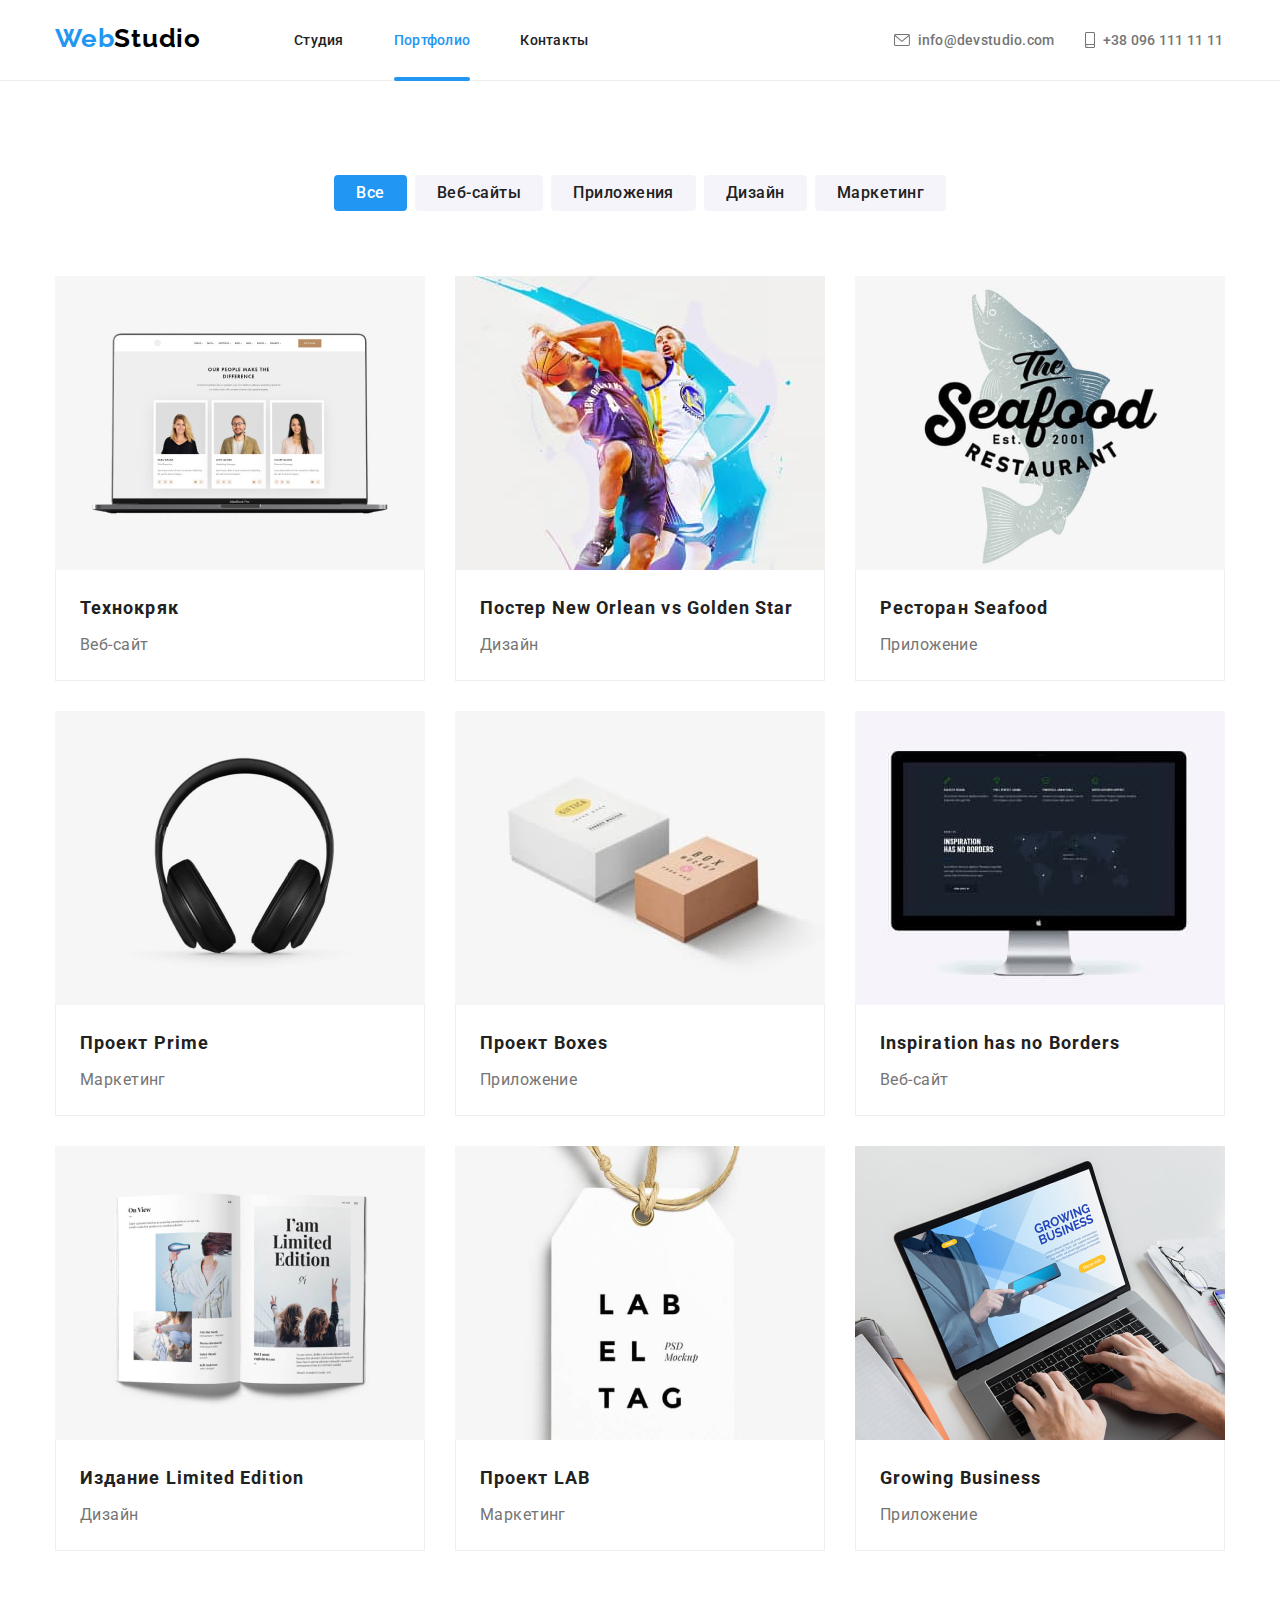
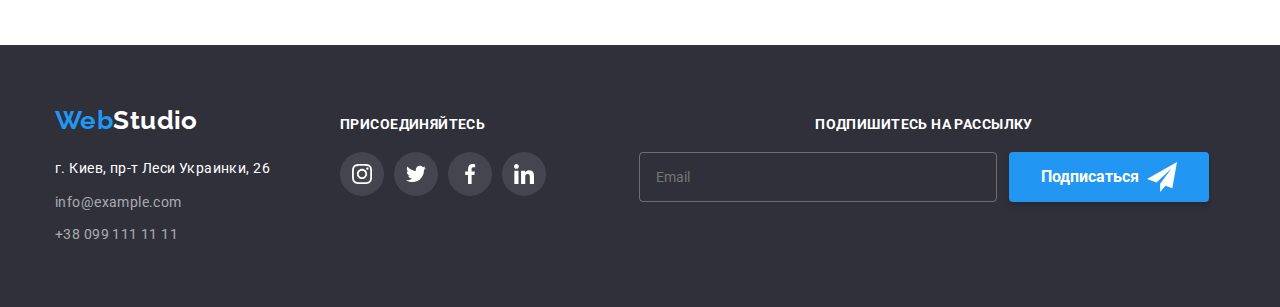
==== commit f2004a59: "HW-8 finish" ====
--- a/portfolio.html
+++ b/portfolio.html
@@ -24,7 +24,7 @@
         <a class="nav__logo" href="./index.html"><span class="nav__label">Web</span>Studio</a>
         <button type="button" class="header__menu--button" data-menu-button>
           <svg
-            class=""
+            class="tap__icon"
             width="40px"
             height="40px"
             aria-expanded="false"
--- a/css/main.min.css
+++ b/css/main.min.css
@@ -1,2 +1,2 @@
-:root{--accent-color:#2196f3;--primary-text-color:#212121;--secondary-text-color:#757575;--primary-white-color:#ffffff;--footer-contact-color:rgba(255,255,255,0.6);--social-bg-color:rgba(255,255,255,0.1);--logo-black:#000000;--hero-footer-bg-color:#2f303a;--hero-btn-color-accent:#188ce8;--overlay-start-color:rgba(47,48,58,0.4);--overlay-end-color:rgba(47,48,58,0.4);--secondary-bg-color:#f5f4fa;--line-border-color:#ececec;--social-icon-color:#afb1b8;--bg-color-primary:#e5e5e5;--style-roboto:Roboto, sans-serif;--style-raleway:Raleway, serif;--timing-func:cubic-bezier(0.4, 0, 0.2, 1)}.visually__hidden{position:absolute;width:1px;height:1px;margin:-1px;border:0;padding:0;white-space:nowrap;clip-path:inset(100%);clip:rect(0 0 0 0);overflow:hidden}a{text-decoration:none;padding:0}ul,ol{list-style-type:none;margin:0;padding:0}body{font-family:var(--style-roboto);letter-spacing:0.03em;font-size:14px;color:var(--primary-text-color);background-color:var(--primary-white-color)}img{display:block}p{margin:0}.section{padding:60px 0px}.section:nth-child(3){padding-top:0}.img_setting{width:100%}.text{color:var(--secondary-text-color)}.title{color:var(--primary-text-color);font-weight:700}.container{outline:1px solid #00ff04;margin-left:auto;margin-right:auto;padding-left:15px;padding-right:15px}@media screen and (max-width: 767px){.container{max-width:480px}}@media screen and (min-width: 768px){.container{width:768px}}@media screen and (min-width: 1200px){.container{width:1200px}}.header__container{position:relative;display:flex;height:60px;justify-content:space-between;outline:1px solid red}@media screen and (min-width: 768px){.header__container{height:80px}}@media screen and (min-width: 1200px){.header__container{justify-content:normal}}.hero__button{display:inline-block;min-width:200px;padding:10px 32px;letter-spacing:0.06em;border-radius:4px;color:var(--primary-white-color);background-color:var(--accent-color);font-family:var(--style-roboto);font-size:16px;font-weight:400;line-height:1.87;cursor:pointer;transition:background-color 250ms var(--timing-func)}.hero__button:hover,.hero__button:focus{background-color:var(--hero-btn-color-accent);border-radius:4px}.header{border-bottom:1px solid var(--line-border-color)}.header__menu--button{display:block;margin:0;padding:0;border:none;z-index:2;background-color:transparent}@media screen and (min-width: 768px){.header__menu--button{display:none}}.header__menu--button .header__icon--cross{display:none}.header__menu--button.is-open .header__icon--cross{display:block}.header__menu--button.is-open .header__icon--menu{display:none}@media screen and (min-width: 1200px){.nav{display:flex;justify-content:center}}.nav__list{justify-content:center;padding:0}@media screen and (min-width: 768px){.nav__list{display:flex}}@media screen and (max-width: 767px){.nav__item:not(:last-child){margin-bottom:32px}.nav__item:last-child{margin-bottom:302px}}@media screen and (max-width: 1199px){.nav__item:not(:last-child){margin-right:50px}.nav__item:last-child{margin-right:84px}}@media screen and (min-width: 1200px){.nav__item:not(:last-child){margin-right:50px}}.nav__link{display:inline-block;color:var(--primary-text-color);font-weight:500;font-size:40px;letter-spacing:0.02em;line-height:1.14;transition:color 250ms var(--timing-func)}@media screen and (min-width: 768px){.nav__link{font-weight:500;font-size:14px;line-height:16px;letter-spacing:0.02em;padding-top:32px;padding-bottom:32px}}.nav__link:hover,.nav__link:focus{color:var(--accent-color)}.current{color:var(--accent-color);position:relative}@media screen and (min-width: 767px){.current::after{position:absolute;content:'';display:block;background-color:var(--accent-color);border-radius:2px;bottom:-1px;width:100%;height:4px;right:0}}.contacts{display:flex;flex-wrap:wrap;flex-direction:column-reverse}@media screen and (min-width: 768px){.contacts{display:flex;justify-content:flex-start;flex-direction:row;align-content:center}}@media screen and (min-width: 1200px){.contacts{display:flex;justify-content:center;flex-direction:row;align-content:center;flex-wrap:nowrap;align-items:center;margin-left:305px}}@media screen and (max-width: 767px){.contacts__item:not(:last-child){margin-bottom:64px}.contacts__item:last-child{margin-bottom:32px}}@media screen and (min-width: 768px) and (max-width: 1199px){.contacts__item:not(:last-child){margin-bottom:10px}}@media screen and (min-width: 1200px){.contacts__item:not(:last-child){margin-right:30px}}.contacts__link{align-items:center;justify-content:center;color:var(--secondary-text-color);font-family:'Roboto';font-style:normal;font-weight:500;font-size:34px;line-height:40px;color:#2196f3;letter-spacing:0.02em;transition:color 250ms var(--timing-func)}@media screen and (min-width: 768px){.contacts__link{display:flex;line-height:14px;align-items:center;justify-content:center;font-weight:500;font-size:12px;color:var(--secondary-text-color)}}@media screen and (min-width: 768px) and (min-width: 1200px){.contacts__link{color:var(--secondary-text-color);font-size:14px;line-height:16px}}.contacts__link:hover,.contacts__link:focus{color:var(--accent-color)}.contacts__link:hover .contacts__icon-mail,.contacts__link:focus .contacts__icon-mail{fill:var(--accent-color)}.contacts__link:hover .contacts__icon-tel,.contacts__link:focus .contacts__icon-tel{fill:var(--accent-color)}.mail{font-family:'Roboto';font-style:normal;font-weight:500;font-size:24px;line-height:28px;letter-spacing:0.02em;color:var(--secondary-text-color)}@media screen and (min-width: 768px) and (max-width: 1199px){.mail{font-weight:500;font-size:12px;line-height:14px}}@media screen and (min-width: 1200px){.mail{font-weight:500;font-size:14px;line-height:16px}}.mobile-menu__social{display:none}@media screen and (max-width: 767px){.mobile-menu__social{display:flex;flex-wrap:wrap}}.mobile-menu__social--link{display:block;padding:10px;color:#2196f3;font-weight:500;font-size:18px;line-height:1.22;letter-spacing:0.02em;text-decoration:none}.mobile-menu__social--link::after{content:" ";width:22px;height:1px;margin-left:10px;border:1px solid rgba(33,33,33,0.2);color:rgba(33,33,33,0.2)}.mobile-menu__social--link-res{display:block;padding:10px;color:#2196f3;font-weight:500;font-size:18px;line-height:1.22;letter-spacing:0.02em;text-decoration:none}.hero{padding:118px 60px;background-color:var(--hero-footer-bg-color);color:var(--primary-white-color);text-align:center;margin:0;margin-left:auto;margin-right:auto;max-width:1600px;background-image:linear-gradient(to right, var(--overlay-start-color), var(--overlay-end-color)),url(../images/hero/hero.jpg);background-repeat:no-repeat;background-position:center;background-size:cover}@media (min-device-pixel-ratio: 2), (min-resolution: 192dpi), (min-resolution: 2dppx){.hero{background-image:linear-gradient(to right, rgba(47,48,58,0.4), rgba(47,48,58,0.4)),url(../images/hero/hero_sm@2x.jpg)}}@media screen and (min-width: 768px){.hero{background-image:linear-gradient(to right, rgba(47,48,58,0.4), rgba(47,48,58,0.4)),url(../images/hero/hero_md.jpg)}}@media screen and (min-width: 768px) and (min-device-pixel-ratio: 2), screen and (min-width: 768px) and (min-resolution: 192dpi), screen and (min-width: 768px) and (min-resolution: 2dppx){.hero{background-image:linear-gradient(to right, rgba(47,48,58,0.4), rgba(47,48,58,0.4)),url(../images/hero/hero_md@2x.jpg)}}@media screen and (min-width: 1200px){.hero{padding-top:200px;padding-bottom:200px;background-image:linear-gradient(to right, rgba(47,48,58,0.4), rgba(47,48,58,0.4)),url(../images/hero/hero.jpg)}}@media screen and (min-width: 1200px) and (min-device-pixel-ratio: 2), screen and (min-width: 1200px) and (min-resolution: 192dpi), screen and (min-width: 1200px) and (min-resolution: 2dppx){.hero{background-image:linear-gradient(to right, rgba(47,48,58,0.4), rgba(47,48,58,0.4)),url(../images/hero/hero_lg@2x.jpg)}}.hero__title{margin:0 0 30px 0;font-family:'Roboto';font-style:normal;font-weight:900;font-size:26px;line-height:42px;text-align:center;letter-spacing:0.06em;text-transform:uppercase}@media screen and (min-width: 1200px){.hero__title{font-size:44px;line-height:1.36}}.nav__logo{padding-top:16px;padding-bottom:16px;color:var(--logo-black);font-family:var(--style-raleway);font-size:26px;line-height:1.2}@media screen and (min-width: 767px){.nav__logo{padding-top:26px;padding-bottom:26px;font-weight:700;font-size:24px;line-height:28px;letter-spacing:0.03em;margin-right:88px}}@media screen and (min-width: 1200px){.nav__logo{padding-top:24px;padding-bottom:25px;margin-right:93px;font-size:26px}}.nav__label{color:var(--accent-color)}.footer__logo{display:inline-block;margin-bottom:20px;color:var(--primary-white-color);font-family:var(--style-raleway);font-weight:700;font-size:26px;line-height:1.19}.footer__logo--accent{color:var(--accent-color)}.contacts__icon-mail{display:inline-block;fill:var(--secondary-text-color);transition:fill 250ms var(--timing-func)}@media screen and (max-width: 767px){.contacts__icon-mail{display:none}}@media screen and (min-width: 768px){.contacts__icon-mail{width:14px;height:10px;margin-right:8px}}@media screen and (min-width: 1200px){.contacts__icon-mail{width:16px;height:12px}}.contacts__icon-tel{display:inline-block;fill:var(--secondary-text-color);transition:fill 250ms var(--timing-func)}@media screen and (max-width: 767px){.contacts__icon-tel{display:none}}@media screen and (min-width: 768px){.contacts__icon-tel{width:10px;height:14px;margin-right:8px}}@media screen and (min-width: 1200px){.contacts__icon-tel{width:10px;height:16px}}.feature__icon{width:70px;height:70px}.featnre__rectangle{display:flex;background-color:var(--secondary-bg-color);height:120px;width:100%;border-radius:4px;justify-content:center;align-items:center;margin-bottom:30px}.feature{padding:0;text-align:left}@media screen and (min-width: 768px){.feature{display:flex;flex-wrap:wrap}}@media screen and (min-width: 1200px){.feature{flex-wrap:nowrap}}@media screen and (max-width: 479px){.feature__item{margin-bottom:30px}}@media screen and (min-width: 768px) and (max-width: 1199px){.feature__item{width:calc((100% - 2 * 30px) / 2);margin:15px}.feature__item:nth-child(n+2){margin-bottom:0px}.feature__item:nth-child(-n+2){margin-top:0px}}@media screen and (min-width: 1200px){.feature__item:not(:last-child){margin-right:30px}}.feature__title{text-align:center;margin:0 0 10px 0;line-height:1.14;text-transform:uppercase;font-size:14px}@media screen and (min-width: 768px){.feature__title{text-align:left}}.feature__text{margin:0;line-height:1.71}.work{display:none}@media screen and (min-width: 1200px){.work{display:block}}.work__title{margin:0 0 50px 0;font-size:36px;line-height:1.16;text-align:center}.work__list{display:flex;padding:0}.work__item{margin-right:30px}.work__item:last-child{margin-right:0}.work__item--thumb{position:relative}.work__item--overlay{margin:0;position:absolute;bottom:0;left:0;width:100%;height:70px;background-color:rgba(47,48,58,0.8);color:#ffffff;text-transform:uppercase;font-weight:bold;font-size:14px;line-height:16px;text-align:center;letter-spacing:0.03em;padding-top:27px}.team{background-color:var(--secondary-bg-color)}.team__title{margin:0 0 30px 0;font-size:28px;line-height:1.16;text-align:center}@media screen and (min-width: 1200px){.team__title{font-size:36px}}.team__list{padding:0}@media screen and (min-width: 768px) and (max-width: 1199px){.team__list{display:flex;flex-wrap:wrap;margin:-15px}}@media screen and (min-width: 1200px){.team__list{display:flex;flex-wrap:nowrap}}.team__item{box-shadow:0px 1px 3px rgba(0,0,0,0.12),0px 1px 1px rgba(0,0,0,0.14),0px 2px 1px rgba(0,0,0,0.2);border-radius:0px 0px 4px 4px;background-color:var(--primary-white-color);text-align:center}@media screen and (max-width: 767px){.team__item:not(:last-child){margin-bottom:30px}}@media screen and (min-width: 768px) and (max-width: 1199px){.team__item{width:calc((100% - 2 * 30px) / 2);margin:15px}.team__item:nth-last-child(-n+2){margin-bottom:0px}.team__item:nth-child(-n+2){margin-top:0px}}@media screen and (min-width: 1200px){.team__item:not(:last-child){margin-right:30px}}.team__card{padding:30px 32px}.team__text{margin:0;line-height:1.18;margin-bottom:16px;color:var(--secondary-text-color)}.team__caption{margin:0 0 10px 0;font-weight:500;font-size:16px;line-height:1.18;color:var(--primary-text-color)}.team__social{display:flex;padding:0;justify-content:center}.team__social--item:not(:last-child){margin-right:10px}.team__social--link{margin:0;display:flex;width:44px;height:44px;justify-content:center;align-items:center;border-radius:50%;fill:var(--social-icon-color);transition:background-color 250ms var(--timing-func),fill 250ms var(--timing-func)}.team__social--link:hover,.team__social--link:focus{background-color:var(--accent-color);fill:var(--primary-white-color)}.clients{text-align:center;background-color:var(--primary-white-color)}.clients__title{text-align:center;background-color:var(--primary-white-color);margin:0 0 50px 0;font-size:28px}@media screen and (min-width: 1200px){.clients__title{font-size:36px}}.clients__list{display:flex;flex-wrap:wrap;padding:0;margin:-15px;list-style:none}@media screen and (min-width: 1200px){.clients__list{display:flex;flex-wrap:nowrap;margin:0}}@media screen and (max-width: 767px){.clients__item{width:calc((100% - 2 * 30px) / 2);margin:15px}}@media screen and (min-width: 768px) and (max-width: 1199px){.clients__item{width:calc((100% - 30px * 3) / 3);margin:15px}}@media screen and (min-width: 1200px){.clients__item{margin-right:30px}.clients__item:last-child{margin-right:0px}}.clients__link{display:flex;width:100%;height:92px;justify-content:center;align-items:center;border:1px solid #afb1b8;box-sizing:border-box;border-radius:4px;transition:border-color 250ms var(--timing-func)}.clients__link:hover,.clients__link:focus{border-color:var(--accent-color)}.clients__link:hover .clients__icon,.clients__link:focus .clients__icon{fill:var(--accent-color)}@media screen and (min-width: 1200px){.clients__link{width:170px}}.clients__icon{fill:var(--social-icon-color);transition:fill 250ms var(--timing-func)}.filter{margin-bottom:50px;display:flex;justify-content:center;padding:0}@media screen and (max-width: 767px){.filter{flex-wrap:wrap;justify-content:flex-start;margin-bottom:40px}}@media screen and (min-width: 768px) and (max-width: 1199px){.filter{margin-bottom:30px}}.filter__item{margin-right:8px;margin-bottom:15px}.filter__item:last-child{margin-right:0}.filter__btn{min-width:73px;max-width:200px;border:0;border-radius:4px;padding:6px 22px;color:var(--primary-text-color);background-color:var(--secondary-bg-color);font-family:var(--style-roboto);font-style:normal;font-weight:500;font-size:16px;line-height:1.5;cursor:pointer;text-align:center;letter-spacing:0.03em;transition:background-color 250ms var(--timing-func),color 250ms var(--timing-func),box-shadow 250ms var(--timing-func)}.filter__btn:hover,.filter__btn:focus{box-shadow:0px 3px 1px rgba(0,0,0,0.1),0px 1px 2px rgba(0,0,0,0.08),0px 2px 2px rgba(0,0,0,0.12);color:var(--primary-white-color);background-color:var(--accent-color)}.filter__current{color:var(--primary-white-color);background-color:var(--accent-color)}.portfolio{padding:0;display:flex;flex-wrap:wrap}@media screen and (max-width: 767px){.portfolio{display:block}}@media screen and (max-width: 767px){.portfolio__item:not(:last-child){margin-bottom:30px}}@media screen and (min-width: 768px) and (max-width: 1199px){.portfolio__item{width:calc((100% - 30px * 2) / 2);margin:15px}}@media screen and (min-width: 1200px){.portfolio__item{margin-right:30px;margin-bottom:30px}.portfolio__item:nth-last-child(-n+3){margin-bottom:0}.portfolio__item:nth-child(3n){margin-right:0}}.portfolio__link{transition:box-shadow 250ms var(--timing-func)}.portfolio__link:hover .portfolio__overlay{transform:translateY(0%)}.portfolio__link:hover,.portfolio__link:focus{display:block;box-sizing:border-box;box-shadow:0px 1px 1px rgba(0,0,0,0.12),0px 4px 4px rgba(0,0,0,0.06),1px 4px 6px rgba(0,0,0,0.16)}@media screen and (min-width: 768px) and (max-width: 1199px){.portfolio__link{display:flex;height:100%;flex-direction:column}}.portfolio__tumb{position:relative;cursor:pointer;overflow:hidden}.portfolio__overlay{margin:0;position:absolute;top:0;left:0;width:100%;height:100%;transform:translateY(100%);transition:transform 250ms var(--timing-func);font-size:18px;line-height:1.5;letter-spacing:0.03em;color:var(--primary-white-color);overflow:auto;background-color:rgba(33,150,243,0.9);padding:63px 24px}.portfolio__card{padding:20px 24px;border-left:1px solid #eeeeee;border-right:1px solid #eeeeee;border-bottom:1px solid #eeeeee}@media screen and (min-width: 768px) and (max-width: 1199px){.portfolio__card{flex-grow:1}}.portfolio__title{margin:0 0 4px 0;color:var(--primary-text-color);font-size:18px;line-height:2;letter-spacing:0.06em}.portfolio__text{margin:0;font-size:16px;font-weight:400;line-height:1.87;color:var(--secondary-text-color)}.footer{display:block;padding-bottom:60px;padding-top:60px;background-color:var(--hero-footer-bg-color)}.footer__container{display:block;align-items:center}@media screen and (min-width: 768px){.footer__container{display:flex;flex-wrap:wrap;align-items:baseline;justify-content:center}}@media screen and (min-width: 1200px){.footer__container{flex-wrap:nowrap;justify-content:normal}}.footer__text{margin:0 0 8px 0;color:var(--primary-white-color);line-height:1.85;font-style:normal}@media screen and (min-width: 1200px){.footer__text{margin:0 0 9px 0}}.footer__contact{display:block;color:var(--footer-contact-color);line-height:1.71;font-style:normal}.footer__contact:not(:last-child){margin-bottom:8px}@media screen and (min-width: 1200px){.footer__contact:not(:last-child){margin-bottom:9px}}.footer__contact:hover,.footer__contact:focus{color:var(--accent-color)}.footer__address{display:block;text-align:center;margin-bottom:60px}@media screen and (min-width: 768px){.footer__address{margin-right:165px}}@media screen and (min-width: 1200px){.footer__address{margin-right:70px;text-align:left;margin-bottom:0}}.footer__social--title{text-align:center;text-transform:uppercase;color:var(--primary-white-color);margin:0 0 20px 0;font-weight:700}@media screen and (min-width: 1200px){.footer__social--title{text-align:left}}.footer__social--list{display:flex;padding:0;justify-content:center;margin-bottom:60px}@media screen and (min-width: 1200px){.footer__social--list{margin-bottom:0}}.footer__social--item:not(:last-child){margin-right:10px}.footer__social--item:last-child{margin-right:0px}@media screen and (min-width: 1200px){.footer__social--item{margin-right:10px}}.footer__social--link{display:flex;background-color:var(--social-bg-color);width:44px;height:44px;justify-content:center;align-items:center;border-radius:50%;transition:background-color 250ms var(--timing-func)}.footer__social--link:hover,.footer__social--link:focus{background-color:var(--accent-color)}@media screen and (min-width: 1200px){.footer__social--link:not(:last-child){margin-right:10px}}.footer__social--icon{fill:var(--primary-white-color)}.footer__subscribe{display:block;text-align:center;align-items:center}@media screen and (min-width: 1200px){.footer__subscribe{margin-left:93px}}.footer__subscribe--title{font-weight:700;font-size:14px;line-height:16px;text-transform:uppercase;color:var(--primary-white-color);margin-bottom:20px}.footer__subscribe--form{display:flex;flex-direction:column}@media screen and (min-width: 1200px){.footer__subscribe--form{flex-direction:row}}.footer__subscribe--email{min-width:190px;height:50px;background-color:transparent;border:1px solid rgba(255,255,255,0.3);border-radius:4px;padding-left:16px;margin-bottom:20px;transition:border-color 250ms var(--timing-func)}.footer__subscribe--email:focus{border-color:var(--accent-color);outline:none;color:var(--primary-white-color)}@media screen and (min-width: 768px){.footer__subscribe--email{min-width:450px}}@media screen and (min-width: 1200px){.footer__subscribe--email{min-width:358px;margin:0 12px 0 0}}.footer__subscribe--icon{width:30px;height:30px;fill:var(--bg-color-primary)}.modal__button--close{width:18px;height:18px}.footer__subscribe--btn{display:flex;align-items:center;justify-content:space-between;min-width:200px;align-self:center;padding:10px 32px;border-radius:4px;border:transparent;color:var(--primary-white-color);background-color:var(--accent-color);box-shadow:0px 4px 4px rgba(0,0,0,0.15);font-weight:700;font-size:16px;line-height:1.88;cursor:pointer}.backdrop{position:fixed;top:0;left:0;width:100%;height:100%;background:rgba(0,0,0,0.2);opacity:1;z-index:3;visibility:visible;pointer-events:initial;transition:opacity 250ms var(--timing-func),visibility 250ms var(--timing-func)}.backdrop.is-hidden{opacity:0;visibility:hidden;pointer-events:none}.modal{position:absolute;top:50%;left:50%;transform:translate(-50%, -50%);width:90%;height:648px;background-color:#ffffff;z-index:100;box-shadow:0px 1px 3px rgba(0,0,0,0.12),0px 1px 1px rgba(0,0,0,0.14),0px 2px 1px rgba(0,0,0,0.2);border-radius:4px}@media screen and (min-width: 480px){.modal{width:450px;height:609px}}@media screen and (min-width: 1199px){.modal{min-width:528px;min-height:581px}}.modal__form{display:flex;flex-direction:column;padding:40px}@media screen and (min-width: 480px){.modal__form{width:450px;height:609px;padding:40px}}@media screen and (min-width: 1200px){.modal__form{width:528px}}.modal__form--title{font-weight:700;font-size:20px;text-align:center;letter-spacing:0.03em;line-height:1.15;color:#212121;margin-bottom:12px}.modal__form--icon{width:18px;height:18px;transition:fill 250ms var(--timing-func)}.modal__form--label{position:relative;font-weight:12;line-height:1.16;margin-bottom:10px}.modal__form--label-title{margin-bottom:4px}.modal__form--input{font-weight:400;font-size:12px;line-height:1.13;letter-spacing:0.01em}.modal__form--input{display:block;width:100%;height:40px;border:1px solid rgba(33,33,33,0.2);border-radius:4px;cursor:pointer;padding-left:42px;transition:border 250ms var(--timing-func)}.modal__form--input:focus{border:1px solid var(--accent-color);outline:transparent}.modal__form--input:focus+.modal__form--icon{fill:var(--accent-color)}@media screen and (min-width: 480px){.modal__form--input{min-width:370px}}@media screen and (min-width: 1200px){.modal__form--input{min-width:448px}}.modal__form--message{font-size:14px;line-height:1.17;letter-spacing:0.01em;margin-bottom:20px}@media screen and (min-width: 1200px){.modal__form--message{height:120px}}@media screen and (min-width: 480px){.modal__form--message{min-width:370px}}@media screen and (min-width: 1200px){.modal__form--message{min-width:448px}}.modal__form--message{font-size:12px;line-height:1.71;letter-spacing:0.01em;color:rgba(117,117,117,0.5);height:96px;margin-bottom:20px;padding:16px 12px;resize:none;display:block;width:100%;border:1px solid rgba(33,33,33,0.2);border-radius:4px;cursor:pointer;transition:border 250ms var(--timing-func)}.modal__form--message:focus{border:1px solid var(--accent-color);outline:transparent}.modal__button{position:absolute;padding:4px;top:4px;right:8px;width:30px;height:30px;border-radius:50%;border-color:rgba(0,0,0,0.1);background-color:var(--primary-white-color);cursor:pointer}.modal__button:focus .modal__button--close,.modal__button:hover .modal__button--close{fill:var(--accent-color)}@media screen and (min-width: 480px){.modal__button{top:8px;right:8px}}.modal__button--close{fill:#000000;transition:fill 250ms var(--timing-func)}.input::placeholder{font-style:normal;font-weight:400;font-size:12px;line-height:14px;letter-spacing:0.01em}.modal__form--comments{margin-bottom:4px;font-size:12px;line-height:1.17;letter-spacing:0.01em}.modal__form--icon{position:absolute;top:50%;left:13px;width:18px;height:18px;transform:translateY(-50%);fill:var(--title-text-color)}.modal__form--checkbox{display:flex;justify-content:center;margin-bottom:30px}.modal__form--checkbox-input:checked+.modal__form--checkbox-label::before{background-color:var(--accent-color);border-color:var(--accent-color);background-image:url(../images/svg/check.svg);background-size:contain;background-position:center}.modal__form--checkbox-input:focus+.modal__form--checkbox-label::before{border-color:var(--accent-color)}.modal__form--checkbox{display:flex;justify-content:center;margin-bottom:30px}.modal__form--checkbox-label::before{content:"";width:16px;height:15px;border:2px solid var(--primary-text-color);border-radius:4px;display:inline-block;margin-right:8px;cursor:pointer;vertical-align:middle}.modal__form--checkbox-input:checked+.modal__form--checkbox-label::before{background-color:var(--accent-color);border-color:var(--accent-color);background-image:url(../images/svg/check.svg);background-size:contain;background-position:center;background-repeat:no-repeat}.modal__form--checkbox-input:focus+.modal__form--checkbox-label::before{border-color:var(--accent-color)}.modal__form--policy-link{color:var(--accent-color);text-decoration-line:underline}.modal__form--button{display:inline-block;min-width:200px;padding:10px 32px;border-radius:4px;border:transparent;width:200px;align-self:center;color:var(--primary-white-color);background-color:var(--accent-color);box-shadow:0px 4px 4px rgba(0,0,0,0.15);font-weight:700;font-size:16px;line-height:1.88;cursor:pointer;transition:background-color 250ms var(--timing-func)}.modal__form--button:hover,.modal__form--button:focus{background:#188CE8}.menu{z-index:1;display:none}@media screen and (min-width: 768px){.menu{display:flex}}@media screen and (max-width: 767px){.menu.is-open{position:absolute;display:block;top:0;left:0;width:100%;height:796px;padding:48px 0px 48px 40px;background-color:var(--primary-white-color)}}
+:root{--accent-color:#2196f3;--primary-text-color:#212121;--secondary-text-color:#757575;--primary-white-color:#ffffff;--footer-contact-color:rgba(255,255,255,0.6);--social-bg-color:rgba(255,255,255,0.1);--logo-black:#000000;--hero-footer-bg-color:#2f303a;--hero-btn-color-accent:#188ce8;--overlay-start-color:rgba(47,48,58,0.4);--overlay-end-color:rgba(47,48,58,0.4);--secondary-bg-color:#f5f4fa;--line-border-color:#ececec;--social-icon-color:#afb1b8;--bg-color-primary:#e5e5e5;--style-roboto:Roboto, sans-serif;--style-raleway:Raleway, serif;--timing-func:cubic-bezier(0.4, 0, 0.2, 1)}.visually__hidden{position:absolute;width:1px;height:1px;margin:-1px;border:0;padding:0;white-space:nowrap;clip-path:inset(100%);clip:rect(0 0 0 0);overflow:hidden}a{text-decoration:none;padding:0}ul,ol{list-style-type:none;margin:0;padding:0}body{font-family:var(--style-roboto);letter-spacing:0.03em;font-size:14px;color:var(--primary-text-color);background-color:var(--primary-white-color)}img{display:block}p{margin:0}.section{padding:60px 0px}.section:nth-child(3){padding-top:0}@media screen and (min-width: 1200px){.section{padding:94px 0px}}.img_setting{width:100%}.text{color:var(--secondary-text-color)}.title{color:var(--primary-text-color);font-weight:700}.container{margin-left:auto;margin-right:auto;padding-left:15px;padding-right:15px}@media screen and (max-width: 767px){.container{max-width:480px}}@media screen and (min-width: 768px){.container{width:768px}}@media screen and (min-width: 1200px){.container{width:1200px}}.header__container{position:relative;display:flex;height:60px;justify-content:space-between}@media screen and (min-width: 768px){.header__container{height:80px}}@media screen and (min-width: 1200px){.header__container{justify-content:normal}}.hero__button{display:inline-block;min-width:200px;padding:10px 32px;letter-spacing:0.06em;border-radius:4px;color:var(--primary-white-color);background-color:var(--accent-color);font-family:var(--style-roboto);font-size:16px;font-weight:400;line-height:1.87;cursor:pointer;transition:background-color 250ms var(--timing-func)}.hero__button:hover,.hero__button:focus{background-color:var(--hero-btn-color-accent);border-radius:4px}.header{border-bottom:1px solid var(--line-border-color)}.header__menu--button{display:block;margin:0;padding:0;border:none;z-index:2;background-color:transparent}@media screen and (min-width: 768px){.header__menu--button{display:none}}.header__menu--button .header__icon--cross{display:none}.header__menu--button.is-open .header__icon--cross{display:block}.header__menu--button.is-open .header__icon--menu{display:none}@media screen and (min-width: 1200px){.nav{display:flex;justify-content:center}}.nav__list{justify-content:center;padding:0}@media screen and (min-width: 768px){.nav__list{display:flex}}@media screen and (max-width: 767px){.nav__item:not(:last-child){margin-bottom:32px}.nav__item:last-child{margin-bottom:302px}}@media screen and (max-width: 1199px){.nav__item:not(:last-child){margin-right:50px}.nav__item:last-child{margin-right:84px}}@media screen and (min-width: 1200px){.nav__item:not(:last-child){margin-right:50px}}.nav__link{display:inline-block;color:var(--primary-text-color);font-weight:500;font-size:40px;letter-spacing:0.02em;line-height:1.14;transition:color 250ms var(--timing-func)}@media screen and (min-width: 768px){.nav__link{font-weight:500;font-size:14px;line-height:16px;letter-spacing:0.02em;padding-top:32px;padding-bottom:32px}}.nav__link:hover,.nav__link:focus{color:var(--accent-color)}.current{color:var(--accent-color);position:relative}@media screen and (min-width: 767px){.current::after{position:absolute;content:'';display:block;background-color:var(--accent-color);border-radius:2px;bottom:-1px;width:100%;height:4px;right:0}}.contacts{display:flex;flex-wrap:wrap;flex-direction:column-reverse}@media screen and (min-width: 768px){.contacts{display:flex;justify-content:flex-start;flex-direction:row;align-content:center}}@media screen and (min-width: 1200px){.contacts{display:flex;justify-content:center;flex-direction:row;align-content:center;flex-wrap:nowrap;align-items:center;margin-left:305px}}@media screen and (max-width: 767px){.contacts__item:not(:last-child){margin-bottom:64px}.contacts__item:last-child{margin-bottom:32px}}@media screen and (min-width: 768px) and (max-width: 1199px){.contacts__item:not(:last-child){margin-bottom:10px}}@media screen and (min-width: 1200px){.contacts__item:not(:last-child){margin-right:30px}}.contacts__link{align-items:center;justify-content:center;color:var(--secondary-text-color);font-family:'Roboto';font-style:normal;font-weight:500;font-size:34px;line-height:40px;color:#2196f3;letter-spacing:0.02em;transition:color 250ms var(--timing-func)}@media screen and (min-width: 768px){.contacts__link{display:flex;line-height:14px;align-items:center;justify-content:center;font-weight:500;font-size:12px;color:var(--secondary-text-color)}}@media screen and (min-width: 768px) and (min-width: 1200px){.contacts__link{color:var(--secondary-text-color);font-size:14px;line-height:16px}}.contacts__link:hover,.contacts__link:focus{color:var(--accent-color)}.contacts__link:hover .contacts__icon-mail,.contacts__link:focus .contacts__icon-mail{fill:var(--accent-color)}.contacts__link:hover .contacts__icon-tel,.contacts__link:focus .contacts__icon-tel{fill:var(--accent-color)}.mail{font-family:'Roboto';font-style:normal;font-weight:500;font-size:24px;line-height:28px;letter-spacing:0.02em;color:var(--secondary-text-color)}@media screen and (min-width: 768px) and (max-width: 1199px){.mail{font-weight:500;font-size:12px;line-height:14px}}@media screen and (min-width: 1200px){.mail{font-weight:500;font-size:14px;line-height:16px}}.mobile-menu__social{display:none}@media screen and (max-width: 767px){.mobile-menu__social{display:flex;flex-wrap:wrap}}.mobile-menu__social--link{display:block;padding:10px;color:#2196f3;font-weight:500;font-size:18px;line-height:1.22;letter-spacing:0.02em;text-decoration:none}.mobile-menu__social--link::after{content:" ";width:22px;height:1px;margin-left:10px;border:1px solid rgba(33,33,33,0.2);color:rgba(33,33,33,0.2)}.mobile-menu__social--link-res{display:block;padding:10px;color:#2196f3;font-weight:500;font-size:18px;line-height:1.22;letter-spacing:0.02em;text-decoration:none}.hero{padding:118px 60px;background-color:var(--hero-footer-bg-color);color:var(--primary-white-color);text-align:center;margin:0;margin-left:auto;margin-right:auto;max-width:1600px;background-image:linear-gradient(to right, var(--overlay-start-color), var(--overlay-end-color)),url(../images/hero/hero.jpg);background-repeat:no-repeat;background-position:center;background-size:cover}@media (min-device-pixel-ratio: 2), (min-resolution: 192dpi), (min-resolution: 2dppx){.hero{background-image:linear-gradient(to right, rgba(47,48,58,0.4), rgba(47,48,58,0.4)),url(../images/hero/hero_sm@2x.jpg)}}@media screen and (min-width: 768px){.hero{padding:118px 204px;background-image:linear-gradient(to right, rgba(47,48,58,0.4), rgba(47,48,58,0.4)),url(../images/hero/hero_md.jpg)}}@media screen and (min-width: 768px) and (min-device-pixel-ratio: 2), screen and (min-width: 768px) and (min-resolution: 192dpi), screen and (min-width: 768px) and (min-resolution: 2dppx){.hero{background-image:linear-gradient(to right, rgba(47,48,58,0.4), rgba(47,48,58,0.4)),url(../images/hero/hero_md@2x.jpg)}}@media screen and (min-width: 1200px){.hero{padding:200px 452px;background-image:linear-gradient(to right, rgba(47,48,58,0.4), rgba(47,48,58,0.4)),url(../images/hero/hero.jpg)}}@media screen and (min-width: 1200px) and (min-device-pixel-ratio: 2), screen and (min-width: 1200px) and (min-resolution: 192dpi), screen and (min-width: 1200px) and (min-resolution: 2dppx){.hero{background-image:linear-gradient(to right, rgba(47,48,58,0.4), rgba(47,48,58,0.4)),url(../images/hero/hero_lg@2x.jpg)}}.hero__title{margin:0 0 30px 0;font-family:'Roboto';font-style:normal;font-weight:900;font-size:26px;line-height:42px;text-align:center;letter-spacing:0.06em;text-transform:uppercase}@media screen and (min-width: 1200px){.hero__title{font-size:44px;line-height:1.36}}.nav__logo{padding-top:16px;padding-bottom:16px;color:var(--logo-black);font-family:var(--style-raleway);font-size:26px;line-height:1.2}@media screen and (min-width: 767px){.nav__logo{padding-top:26px;padding-bottom:26px;font-weight:700;font-size:24px;line-height:28px;letter-spacing:0.03em;margin-right:88px}}@media screen and (min-width: 1200px){.nav__logo{padding-top:24px;padding-bottom:25px;margin-right:93px;font-size:26px}}.nav__label{color:var(--accent-color)}.footer__logo{display:inline-block;margin-bottom:20px;color:var(--primary-white-color);font-family:var(--style-raleway);font-weight:700;font-size:26px;line-height:1.19}.footer__logo--accent{color:var(--accent-color)}.contacts__icon-mail{display:inline-block;fill:var(--secondary-text-color);transition:fill 250ms var(--timing-func)}@media screen and (max-width: 767px){.contacts__icon-mail{display:none}}@media screen and (min-width: 768px){.contacts__icon-mail{width:14px;height:10px;margin-right:8px}}@media screen and (min-width: 1200px){.contacts__icon-mail{width:16px;height:12px}}.contacts__icon-tel{display:inline-block;fill:var(--secondary-text-color);transition:fill 250ms var(--timing-func)}@media screen and (max-width: 767px){.contacts__icon-tel{display:none}}@media screen and (min-width: 768px){.contacts__icon-tel{width:10px;height:14px;margin-right:8px}}@media screen and (min-width: 1200px){.contacts__icon-tel{width:10px;height:16px}}.feature__icon{width:70px;height:70px}.featnre__rectangle{display:flex;background-color:var(--secondary-bg-color);height:120px;width:100%;border-radius:4px;justify-content:center;align-items:center;margin-bottom:30px}.feature{padding:0;text-align:left}@media screen and (min-width: 768px){.feature{display:flex;flex-wrap:wrap}}@media screen and (min-width: 1200px){.feature{flex-wrap:nowrap}}@media screen and (max-width: 479px){.feature__item{margin-bottom:30px}}@media screen and (min-width: 768px) and (max-width: 1199px){.feature__item{width:calc((100% - 2 * 30px) / 2);margin:15px}.feature__item:nth-child(n+2){margin-bottom:0px}.feature__item:nth-child(-n+2){margin-top:0px}}@media screen and (min-width: 1200px){.feature__item:not(:last-child){margin-right:30px}}.feature__title{text-align:center;margin:0 0 10px 0;line-height:1.14;text-transform:uppercase;font-size:14px}@media screen and (min-width: 768px){.feature__title{text-align:left}}.feature__text{margin:0;line-height:1.71}.work{display:none}@media screen and (min-width: 1200px){.work{display:block}}.work__title{margin:0 0 50px 0;font-size:36px;line-height:1.16;text-align:center}.work__list{display:flex;padding:0}.work__item{margin-right:30px}.work__item:last-child{margin-right:0}.work__item--thumb{position:relative}.work__item--overlay{margin:0;position:absolute;bottom:0;left:0;width:100%;height:70px;background-color:rgba(47,48,58,0.8);color:#ffffff;text-transform:uppercase;font-weight:bold;font-size:14px;line-height:16px;text-align:center;letter-spacing:0.03em;padding-top:27px}.team{background-color:var(--secondary-bg-color)}.team__title{margin:0 0 30px 0;font-size:28px;line-height:1.16;text-align:center}@media screen and (min-width: 1200px){.team__title{font-size:36px}}.team__list{padding:0}@media screen and (min-width: 768px) and (max-width: 1199px){.team__list{display:flex;flex-wrap:wrap;margin:-15px}}@media screen and (min-width: 1200px){.team__list{display:flex;flex-wrap:nowrap}}.team__item{box-shadow:0px 1px 3px rgba(0,0,0,0.12),0px 1px 1px rgba(0,0,0,0.14),0px 2px 1px rgba(0,0,0,0.2);border-radius:0px 0px 4px 4px;background-color:var(--primary-white-color);text-align:center}@media screen and (max-width: 767px){.team__item:not(:last-child){margin-bottom:30px}}@media screen and (min-width: 768px) and (max-width: 1199px){.team__item{width:calc((100% - 2 * 30px) / 2);margin:15px}.team__item:nth-last-child(-n+2){margin-bottom:0px}.team__item:nth-child(-n+2){margin-top:0px}}@media screen and (min-width: 1200px){.team__item:not(:last-child){margin-right:30px}}.team__card{padding:30px 32px}.team__text{margin:0;line-height:1.18;margin-bottom:16px;color:var(--secondary-text-color)}.team__caption{margin:0 0 10px 0;font-weight:500;font-size:16px;line-height:1.18;color:var(--primary-text-color)}.team__social{display:flex;padding:0;justify-content:center}.team__social--item:not(:last-child){margin-right:10px}.team__social--link{margin:0;display:flex;width:44px;height:44px;justify-content:center;align-items:center;border-radius:50%;fill:var(--social-icon-color);transition:background-color 250ms var(--timing-func),fill 250ms var(--timing-func)}.team__social--link:hover,.team__social--link:focus{background-color:var(--accent-color);fill:var(--primary-white-color)}.clients{text-align:center;background-color:var(--primary-white-color)}.clients__title{text-align:center;background-color:var(--primary-white-color);margin:0 0 50px 0;font-size:28px}@media screen and (min-width: 1200px){.clients__title{font-size:36px}}.clients__list{display:flex;flex-wrap:wrap;padding:0;margin:-15px;list-style:none}@media screen and (min-width: 1200px){.clients__list{display:flex;flex-wrap:nowrap;margin:0}}@media screen and (max-width: 767px){.clients__item{width:calc((100% - 2 * 30px) / 2);margin:15px}}@media screen and (min-width: 768px) and (max-width: 1199px){.clients__item{width:calc((100% - 30px * 3) / 3);margin:15px}}@media screen and (min-width: 1200px){.clients__item{margin-right:30px}.clients__item:last-child{margin-right:0px}}.clients__link{display:flex;width:100%;height:92px;justify-content:center;align-items:center;border:1px solid #afb1b8;box-sizing:border-box;border-radius:4px;transition:border-color 250ms var(--timing-func)}.clients__link:hover,.clients__link:focus{border-color:var(--accent-color)}.clients__link:hover .clients__icon,.clients__link:focus .clients__icon{fill:var(--accent-color)}@media screen and (min-width: 1200px){.clients__link{width:170px}}.clients__icon{fill:var(--social-icon-color);transition:fill 250ms var(--timing-func)}.filter{margin-bottom:50px;display:flex;justify-content:center;padding:0}@media screen and (max-width: 767px){.filter{flex-wrap:wrap;justify-content:flex-start;margin-bottom:40px}}@media screen and (min-width: 768px) and (max-width: 1199px){.filter{margin-bottom:30px}}.filter__item{margin-right:8px;margin-bottom:15px}.filter__item:last-child{margin-right:0}.filter__btn{min-width:73px;max-width:200px;border:0;border-radius:4px;padding:6px 22px;color:var(--primary-text-color);background-color:var(--secondary-bg-color);font-family:var(--style-roboto);font-style:normal;font-weight:500;font-size:16px;line-height:1.5;cursor:pointer;text-align:center;letter-spacing:0.03em;transition:background-color 250ms var(--timing-func),color 250ms var(--timing-func),box-shadow 250ms var(--timing-func)}.filter__btn:hover,.filter__btn:focus{box-shadow:0px 3px 1px rgba(0,0,0,0.1),0px 1px 2px rgba(0,0,0,0.08),0px 2px 2px rgba(0,0,0,0.12);color:var(--primary-white-color);background-color:var(--accent-color)}.filter__current{color:var(--primary-white-color);background-color:var(--accent-color)}.portfolio{padding:0;display:flex;flex-wrap:wrap}@media screen and (max-width: 767px){.portfolio{display:block}}@media screen and (max-width: 767px){.portfolio__item:not(:last-child){margin-bottom:30px}}@media screen and (min-width: 768px) and (max-width: 1199px){.portfolio__item{width:calc((100% - 30px * 2) / 2);margin:15px}}@media screen and (min-width: 1200px){.portfolio__item{margin-right:30px;margin-bottom:30px}.portfolio__item:nth-last-child(-n+3){margin-bottom:0}.portfolio__item:nth-child(3n){margin-right:0}}.portfolio__link{transition:box-shadow 250ms var(--timing-func)}.portfolio__link:hover .portfolio__overlay{transform:translateY(0%)}.portfolio__link:hover,.portfolio__link:focus{display:block;box-sizing:border-box;box-shadow:0px 1px 1px rgba(0,0,0,0.12),0px 4px 4px rgba(0,0,0,0.06),1px 4px 6px rgba(0,0,0,0.16)}@media screen and (min-width: 768px) and (max-width: 1199px){.portfolio__link{display:flex;height:100%;flex-direction:column}}.portfolio__tumb{position:relative;cursor:pointer;overflow:hidden}.portfolio__overlay{margin:0;position:absolute;top:0;left:0;width:100%;height:100%;transform:translateY(100%);transition:transform 250ms var(--timing-func);font-size:18px;line-height:1.5;letter-spacing:0.03em;color:var(--primary-white-color);overflow:auto;background-color:rgba(33,150,243,0.9);padding:63px 24px}@media screen and (max-width: 767px){.portfolio__overlay{padding:77px 24px}}@media screen and (min-width: 768px) and (max-width: 1199px){.portfolio__overlay{padding:49px 24px}}@media screen and (min-width: 1200px){.portfolio__overlay{padding:63px 24px}}.portfolio__card{padding:20px 24px;border-left:1px solid #eeeeee;border-right:1px solid #eeeeee;border-bottom:1px solid #eeeeee}@media screen and (min-width: 768px) and (max-width: 1199px){.portfolio__card{flex-grow:1}}.portfolio__title{margin:0 0 4px 0;color:var(--primary-text-color);font-size:18px;line-height:2;letter-spacing:0.06em}.portfolio__text{margin:0;font-size:16px;font-weight:400;line-height:1.87;color:var(--secondary-text-color)}.footer{display:block;padding-bottom:60px;padding-top:60px;background-color:var(--hero-footer-bg-color)}.footer__container{display:block;align-items:center}@media screen and (min-width: 768px){.footer__container{display:flex;flex-wrap:wrap;align-items:baseline;justify-content:center}}@media screen and (min-width: 1200px){.footer__container{flex-wrap:nowrap;justify-content:normal}}.footer__text{margin:0 0 8px 0;color:var(--primary-white-color);line-height:1.85;font-style:normal}@media screen and (min-width: 1200px){.footer__text{margin:0 0 9px 0}}.footer__contact{display:block;color:var(--footer-contact-color);line-height:1.71;font-style:normal}.footer__contact:not(:last-child){margin-bottom:8px}@media screen and (min-width: 1200px){.footer__contact:not(:last-child){margin-bottom:9px}}.footer__contact:hover,.footer__contact:focus{color:var(--accent-color)}.footer__address{display:block;text-align:center;margin-bottom:60px}@media screen and (min-width: 768px){.footer__address{margin-right:165px}}@media screen and (min-width: 1200px){.footer__address{margin-right:70px;text-align:left;margin-bottom:0}}.footer__social--title{text-align:center;text-transform:uppercase;color:var(--primary-white-color);margin:0 0 20px 0;font-weight:700}@media screen and (min-width: 1200px){.footer__social--title{text-align:left}}.footer__social--list{display:flex;padding:0;justify-content:center;margin-bottom:60px}@media screen and (min-width: 1200px){.footer__social--list{margin-bottom:0}}.footer__social--item:not(:last-child){margin-right:10px}.footer__social--item:last-child{margin-right:0px}@media screen and (min-width: 1200px){.footer__social--item{margin-right:10px}}.footer__social--link{display:flex;background-color:var(--social-bg-color);width:44px;height:44px;justify-content:center;align-items:center;border-radius:50%;transition:background-color 250ms var(--timing-func)}.footer__social--link:hover,.footer__social--link:focus{background-color:var(--accent-color)}@media screen and (min-width: 1200px){.footer__social--link:not(:last-child){margin-right:10px}}.footer__social--icon{fill:var(--primary-white-color)}.footer__subscribe{display:block;text-align:center;align-items:center}@media screen and (min-width: 1200px){.footer__subscribe{margin-left:93px}}.footer__subscribe--title{font-weight:700;font-size:14px;line-height:16px;text-transform:uppercase;color:var(--primary-white-color);margin-bottom:20px}.footer__subscribe--form{display:flex;flex-direction:column}@media screen and (min-width: 1200px){.footer__subscribe--form{flex-direction:row}}.footer__subscribe--email{min-width:190px;height:50px;background-color:transparent;border:1px solid rgba(255,255,255,0.3);border-radius:4px;padding-left:16px;margin-bottom:20px;transition:border-color 250ms var(--timing-func)}.footer__subscribe--email:focus{border-color:var(--accent-color);outline:none;color:var(--primary-white-color)}@media screen and (min-width: 768px){.footer__subscribe--email{min-width:450px}}@media screen and (min-width: 1200px){.footer__subscribe--email{min-width:358px;margin:0 12px 0 0}}.footer__subscribe--icon{width:30px;height:30px;fill:var(--bg-color-primary)}.modal__button--close{width:18px;height:18px}.footer__subscribe--btn{display:flex;align-items:center;justify-content:space-between;min-width:200px;align-self:center;padding:10px 32px;border-radius:4px;border:transparent;color:var(--primary-white-color);background-color:var(--accent-color);box-shadow:0px 4px 4px rgba(0,0,0,0.15);font-weight:700;font-size:16px;line-height:1.88;cursor:pointer}.backdrop{position:fixed;top:0;left:0;width:100%;height:100%;background:rgba(0,0,0,0.2);opacity:1;z-index:3;visibility:visible;pointer-events:initial;transition:opacity 250ms var(--timing-func),visibility 250ms var(--timing-func)}.backdrop.is-hidden{opacity:0;visibility:hidden;pointer-events:none}.modal{position:absolute;top:50%;left:50%;transform:translate(-50%, -50%);width:90%;height:648px;background-color:#ffffff;z-index:100;box-shadow:0px 1px 3px rgba(0,0,0,0.12),0px 1px 1px rgba(0,0,0,0.14),0px 2px 1px rgba(0,0,0,0.2);border-radius:4px}@media screen and (min-width: 480px){.modal{width:450px;height:609px}}@media screen and (min-width: 1199px){.modal{min-width:528px;min-height:581px}}.modal__form{display:flex;flex-direction:column;padding:40px}@media screen and (min-width: 480px){.modal__form{width:450px;height:609px;padding:40px}}@media screen and (min-width: 1200px){.modal__form{width:528px}}.modal__form--title{font-weight:700;font-size:20px;text-align:center;letter-spacing:0.03em;line-height:1.15;color:#212121;margin-bottom:12px}.modal__form--icon{width:18px;height:18px;transition:fill 250ms var(--timing-func)}.modal__form--label{position:relative;font-weight:12;line-height:1.16;margin-bottom:10px}.modal__form--label-title{margin-bottom:4px}.modal__form--input{font-weight:400;font-size:12px;line-height:1.13;letter-spacing:0.01em}.modal__form--input{display:block;width:100%;height:40px;border:1px solid rgba(33,33,33,0.2);border-radius:4px;cursor:pointer;padding-left:42px;transition:border 250ms var(--timing-func)}.modal__form--input:focus{border:1px solid var(--accent-color);outline:transparent}.modal__form--input:focus+.modal__form--icon{fill:var(--accent-color)}@media screen and (min-width: 480px){.modal__form--input{min-width:370px}}@media screen and (min-width: 1200px){.modal__form--input{min-width:448px}}.modal__form--message{font-size:14px;line-height:1.17;letter-spacing:0.01em;margin-bottom:20px}@media screen and (min-width: 1200px){.modal__form--message{height:120px}}@media screen and (min-width: 480px){.modal__form--message{min-width:370px}}@media screen and (min-width: 1200px){.modal__form--message{min-width:448px}}.modal__form--message{font-size:12px;line-height:1.71;letter-spacing:0.01em;color:rgba(117,117,117,0.5);height:96px;margin-bottom:20px;padding:16px 12px;resize:none;display:block;width:100%;border:1px solid rgba(33,33,33,0.2);border-radius:4px;cursor:pointer;transition:border 250ms var(--timing-func)}.modal__form--message:focus{border:1px solid var(--accent-color);outline:transparent}.modal__button{position:absolute;padding:4px;top:4px;right:8px;width:30px;height:30px;border-radius:50%;border-color:rgba(0,0,0,0.1);background-color:var(--primary-white-color);cursor:pointer}.modal__button:focus .modal__button--close,.modal__button:hover .modal__button--close{fill:var(--accent-color)}@media screen and (min-width: 480px){.modal__button{top:8px;right:8px}}.modal__button--close{fill:#000000;transition:fill 250ms var(--timing-func)}.input::placeholder{font-style:normal;font-weight:400;font-size:12px;line-height:14px;letter-spacing:0.01em}.modal__form--comments{margin-bottom:4px;font-size:12px;line-height:1.17;letter-spacing:0.01em}.modal__form--icon{position:absolute;top:50%;left:13px;width:18px;height:18px;transform:translateY(-50%);fill:var(--title-text-color)}.modal__form--checkbox{display:flex;justify-content:center;margin-bottom:30px}.modal__form--checkbox-input:checked+.modal__form--checkbox-label::before{background-color:var(--accent-color);border-color:var(--accent-color);background-image:url(../images/svg/check.svg);background-size:contain;background-position:center}.modal__form--checkbox-input:focus+.modal__form--checkbox-label::before{border-color:var(--accent-color)}.modal__form--checkbox{display:flex;justify-content:center;margin-bottom:30px}.modal__form--checkbox-label::before{content:"";width:16px;height:15px;border:2px solid var(--primary-text-color);border-radius:4px;display:inline-block;margin-right:8px;cursor:pointer;vertical-align:middle}.modal__form--checkbox-input:checked+.modal__form--checkbox-label::before{background-color:var(--accent-color);border-color:var(--accent-color);background-image:url(../images/svg/check.svg);background-size:contain;background-position:center;background-repeat:no-repeat}.modal__form--checkbox-input:focus+.modal__form--checkbox-label::before{border-color:var(--accent-color)}.modal__form--policy-link{color:var(--accent-color);text-decoration-line:underline}.modal__form--button{display:inline-block;min-width:200px;padding:10px 32px;border-radius:4px;border:transparent;width:200px;align-self:center;color:var(--primary-white-color);background-color:var(--accent-color);box-shadow:0px 4px 4px rgba(0,0,0,0.15);font-weight:700;font-size:16px;line-height:1.88;cursor:pointer;transition:background-color 250ms var(--timing-func)}.modal__form--button:hover,.modal__form--button:focus{background:#188CE8}.menu{z-index:1;display:none}@media screen and (min-width: 768px){.menu{display:flex}}@media screen and (max-width: 767px){.menu.is-open{position:absolute;display:block;top:0;left:0;width:100%;height:796px;padding:48px 0px 48px 40px;background-color:var(--primary-white-color)}}
 /*# sourceMappingURL=main.min.css.map */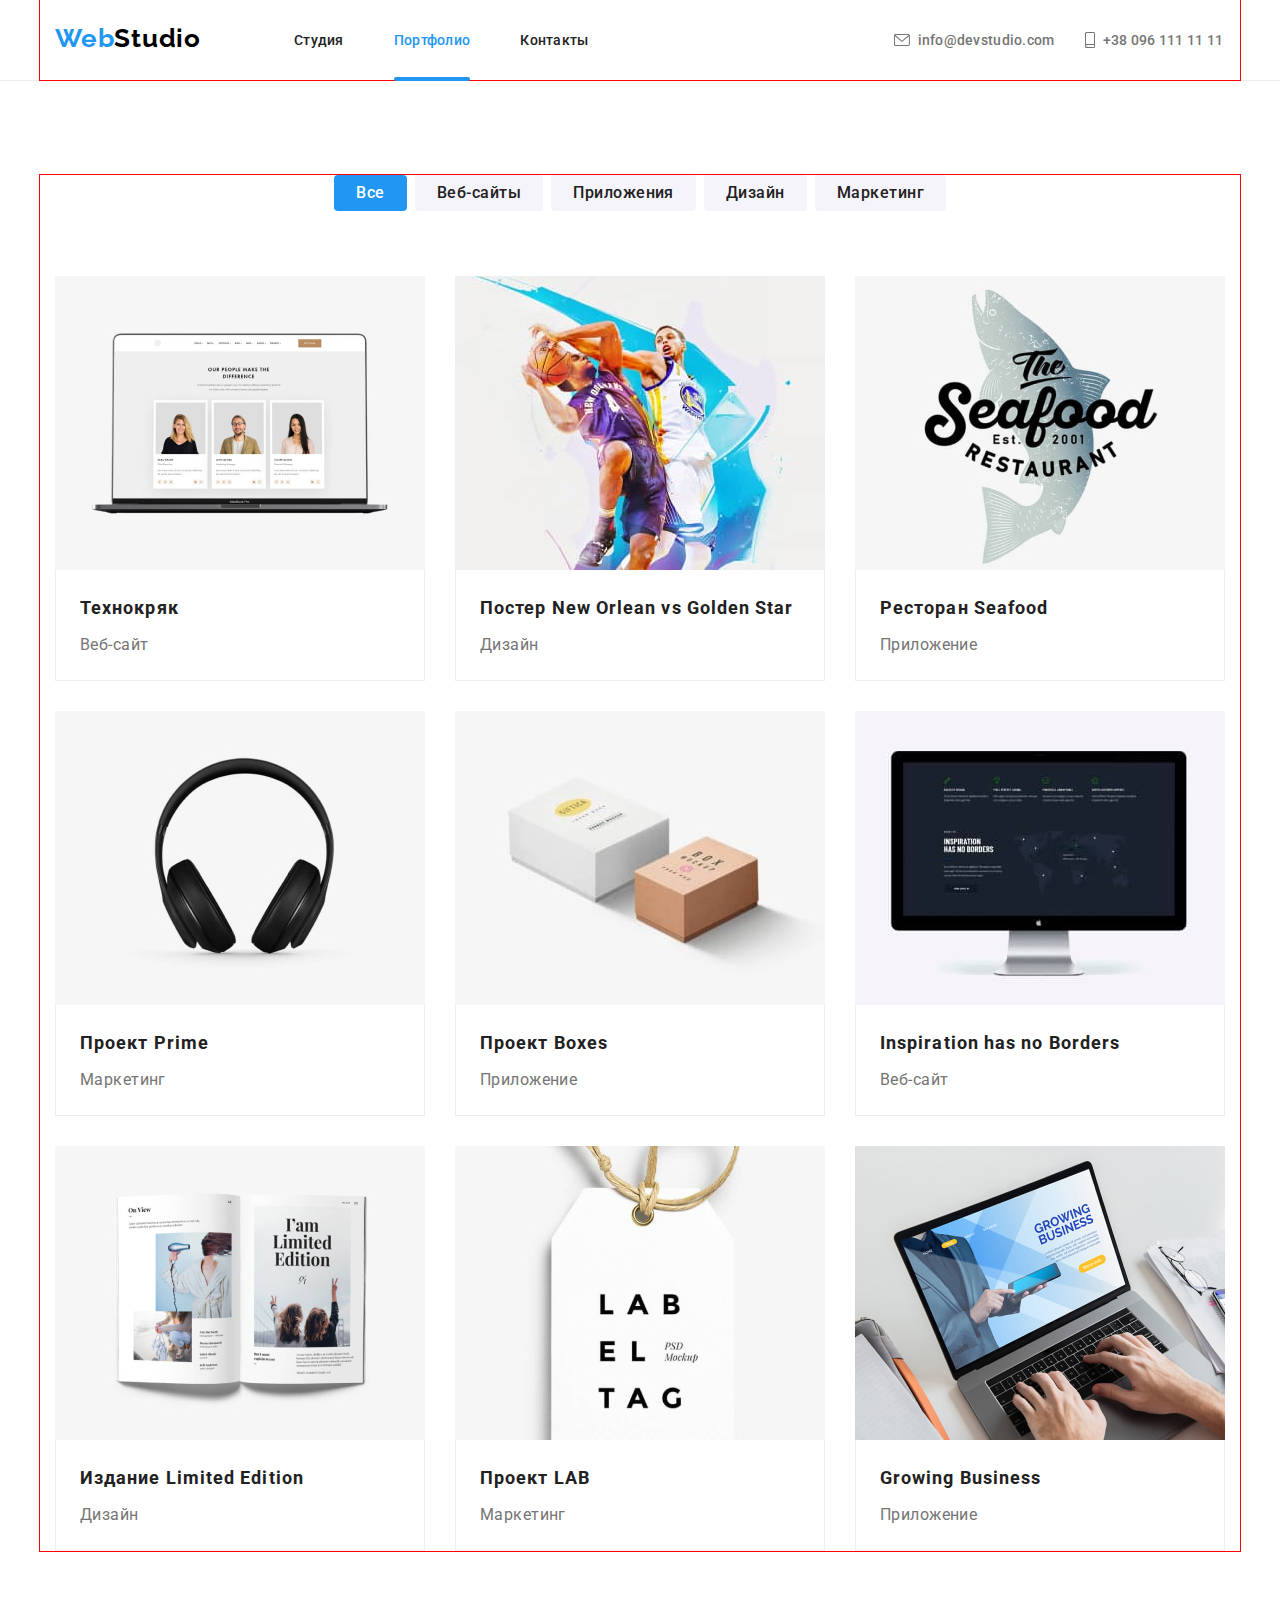
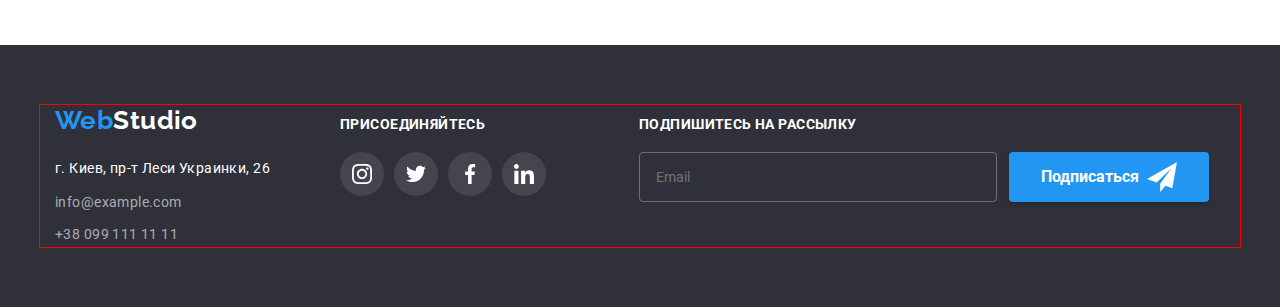
==== commit 8c136df8: "fix" ====
--- a/portfolio.html
+++ b/portfolio.html
@@ -22,12 +22,11 @@
     <header class="header">
       <div class="header__container container">
         <a class="nav__logo" href="./index.html"><span class="nav__label">Web</span>Studio</a>
-        <button type="button" class="header__menu--button" data-menu-button>
+        <button type="button" aria-expanded="false" class="header__menu--button" data-menu-button>
           <svg
             class="tap__icon"
             width="40px"
             height="40px"
-            aria-expanded="false"
             aria-label="переключатель мобыльного меню"
           >
             <use class="header__icon--cross" href="./images/svg/symbol-defs.svg#icon-close"></use>
--- a/css/main.min.css
+++ b/css/main.min.css
@@ -1,2 +1,2 @@
-:root{--accent-color:#2196f3;--primary-text-color:#212121;--secondary-text-color:#757575;--primary-white-color:#ffffff;--footer-contact-color:rgba(255,255,255,0.6);--social-bg-color:rgba(255,255,255,0.1);--logo-black:#000000;--hero-footer-bg-color:#2f303a;--hero-btn-color-accent:#188ce8;--overlay-start-color:rgba(47,48,58,0.4);--overlay-end-color:rgba(47,48,58,0.4);--secondary-bg-color:#f5f4fa;--line-border-color:#ececec;--social-icon-color:#afb1b8;--bg-color-primary:#e5e5e5;--style-roboto:Roboto, sans-serif;--style-raleway:Raleway, serif;--timing-func:cubic-bezier(0.4, 0, 0.2, 1)}.visually__hidden{position:absolute;width:1px;height:1px;margin:-1px;border:0;padding:0;white-space:nowrap;clip-path:inset(100%);clip:rect(0 0 0 0);overflow:hidden}a{text-decoration:none;padding:0}ul,ol{list-style-type:none;margin:0;padding:0}body{font-family:var(--style-roboto);letter-spacing:0.03em;font-size:14px;color:var(--primary-text-color);background-color:var(--primary-white-color)}img{display:block}p{margin:0}.section{padding:60px 0px}.section:nth-child(3){padding-top:0}@media screen and (min-width: 1200px){.section{padding:94px 0px}}.img_setting{width:100%}.text{color:var(--secondary-text-color)}.title{color:var(--primary-text-color);font-weight:700}.container{margin-left:auto;margin-right:auto;padding-left:15px;padding-right:15px}@media screen and (max-width: 767px){.container{max-width:480px}}@media screen and (min-width: 768px){.container{width:768px}}@media screen and (min-width: 1200px){.container{width:1200px}}.header__container{position:relative;display:flex;height:60px;justify-content:space-between}@media screen and (min-width: 768px){.header__container{height:80px}}@media screen and (min-width: 1200px){.header__container{justify-content:normal}}.hero__button{display:inline-block;min-width:200px;padding:10px 32px;letter-spacing:0.06em;border-radius:4px;color:var(--primary-white-color);background-color:var(--accent-color);font-family:var(--style-roboto);font-size:16px;font-weight:400;line-height:1.87;cursor:pointer;transition:background-color 250ms var(--timing-func)}.hero__button:hover,.hero__button:focus{background-color:var(--hero-btn-color-accent);border-radius:4px}.header{border-bottom:1px solid var(--line-border-color)}.header__menu--button{display:block;margin:0;padding:0;border:none;z-index:2;background-color:transparent}@media screen and (min-width: 768px){.header__menu--button{display:none}}.header__menu--button .header__icon--cross{display:none}.header__menu--button.is-open .header__icon--cross{display:block}.header__menu--button.is-open .header__icon--menu{display:none}@media screen and (min-width: 1200px){.nav{display:flex;justify-content:center}}.nav__list{justify-content:center;padding:0}@media screen and (min-width: 768px){.nav__list{display:flex}}@media screen and (max-width: 767px){.nav__item:not(:last-child){margin-bottom:32px}.nav__item:last-child{margin-bottom:302px}}@media screen and (max-width: 1199px){.nav__item:not(:last-child){margin-right:50px}.nav__item:last-child{margin-right:84px}}@media screen and (min-width: 1200px){.nav__item:not(:last-child){margin-right:50px}}.nav__link{display:inline-block;color:var(--primary-text-color);font-weight:500;font-size:40px;letter-spacing:0.02em;line-height:1.14;transition:color 250ms var(--timing-func)}@media screen and (min-width: 768px){.nav__link{font-weight:500;font-size:14px;line-height:16px;letter-spacing:0.02em;padding-top:32px;padding-bottom:32px}}.nav__link:hover,.nav__link:focus{color:var(--accent-color)}.current{color:var(--accent-color);position:relative}@media screen and (min-width: 767px){.current::after{position:absolute;content:'';display:block;background-color:var(--accent-color);border-radius:2px;bottom:-1px;width:100%;height:4px;right:0}}.contacts{display:flex;flex-wrap:wrap;flex-direction:column-reverse}@media screen and (min-width: 768px){.contacts{display:flex;justify-content:flex-start;flex-direction:row;align-content:center}}@media screen and (min-width: 1200px){.contacts{display:flex;justify-content:center;flex-direction:row;align-content:center;flex-wrap:nowrap;align-items:center;margin-left:305px}}@media screen and (max-width: 767px){.contacts__item:not(:last-child){margin-bottom:64px}.contacts__item:last-child{margin-bottom:32px}}@media screen and (min-width: 768px) and (max-width: 1199px){.contacts__item:not(:last-child){margin-bottom:10px}}@media screen and (min-width: 1200px){.contacts__item:not(:last-child){margin-right:30px}}.contacts__link{align-items:center;justify-content:center;color:var(--secondary-text-color);font-family:'Roboto';font-style:normal;font-weight:500;font-size:34px;line-height:40px;color:#2196f3;letter-spacing:0.02em;transition:color 250ms var(--timing-func)}@media screen and (min-width: 768px){.contacts__link{display:flex;line-height:14px;align-items:center;justify-content:center;font-weight:500;font-size:12px;color:var(--secondary-text-color)}}@media screen and (min-width: 768px) and (min-width: 1200px){.contacts__link{color:var(--secondary-text-color);font-size:14px;line-height:16px}}.contacts__link:hover,.contacts__link:focus{color:var(--accent-color)}.contacts__link:hover .contacts__icon-mail,.contacts__link:focus .contacts__icon-mail{fill:var(--accent-color)}.contacts__link:hover .contacts__icon-tel,.contacts__link:focus .contacts__icon-tel{fill:var(--accent-color)}.mail{font-family:'Roboto';font-style:normal;font-weight:500;font-size:24px;line-height:28px;letter-spacing:0.02em;color:var(--secondary-text-color)}@media screen and (min-width: 768px) and (max-width: 1199px){.mail{font-weight:500;font-size:12px;line-height:14px}}@media screen and (min-width: 1200px){.mail{font-weight:500;font-size:14px;line-height:16px}}.mobile-menu__social{display:none}@media screen and (max-width: 767px){.mobile-menu__social{display:flex;flex-wrap:wrap}}.mobile-menu__social--link{display:block;padding:10px;color:#2196f3;font-weight:500;font-size:18px;line-height:1.22;letter-spacing:0.02em;text-decoration:none}.mobile-menu__social--link::after{content:" ";width:22px;height:1px;margin-left:10px;border:1px solid rgba(33,33,33,0.2);color:rgba(33,33,33,0.2)}.mobile-menu__social--link-res{display:block;padding:10px;color:#2196f3;font-weight:500;font-size:18px;line-height:1.22;letter-spacing:0.02em;text-decoration:none}.hero{padding:118px 60px;background-color:var(--hero-footer-bg-color);color:var(--primary-white-color);text-align:center;margin:0;margin-left:auto;margin-right:auto;max-width:1600px;background-image:linear-gradient(to right, var(--overlay-start-color), var(--overlay-end-color)),url(../images/hero/hero.jpg);background-repeat:no-repeat;background-position:center;background-size:cover}@media (min-device-pixel-ratio: 2), (min-resolution: 192dpi), (min-resolution: 2dppx){.hero{background-image:linear-gradient(to right, rgba(47,48,58,0.4), rgba(47,48,58,0.4)),url(../images/hero/hero_sm@2x.jpg)}}@media screen and (min-width: 768px){.hero{padding:118px 204px;background-image:linear-gradient(to right, rgba(47,48,58,0.4), rgba(47,48,58,0.4)),url(../images/hero/hero_md.jpg)}}@media screen and (min-width: 768px) and (min-device-pixel-ratio: 2), screen and (min-width: 768px) and (min-resolution: 192dpi), screen and (min-width: 768px) and (min-resolution: 2dppx){.hero{background-image:linear-gradient(to right, rgba(47,48,58,0.4), rgba(47,48,58,0.4)),url(../images/hero/hero_md@2x.jpg)}}@media screen and (min-width: 1200px){.hero{padding:200px 452px;background-image:linear-gradient(to right, rgba(47,48,58,0.4), rgba(47,48,58,0.4)),url(../images/hero/hero.jpg)}}@media screen and (min-width: 1200px) and (min-device-pixel-ratio: 2), screen and (min-width: 1200px) and (min-resolution: 192dpi), screen and (min-width: 1200px) and (min-resolution: 2dppx){.hero{background-image:linear-gradient(to right, rgba(47,48,58,0.4), rgba(47,48,58,0.4)),url(../images/hero/hero_lg@2x.jpg)}}.hero__title{margin:0 0 30px 0;font-family:'Roboto';font-style:normal;font-weight:900;font-size:26px;line-height:42px;text-align:center;letter-spacing:0.06em;text-transform:uppercase}@media screen and (min-width: 1200px){.hero__title{font-size:44px;line-height:1.36}}.nav__logo{padding-top:16px;padding-bottom:16px;color:var(--logo-black);font-family:var(--style-raleway);font-size:26px;line-height:1.2}@media screen and (min-width: 767px){.nav__logo{padding-top:26px;padding-bottom:26px;font-weight:700;font-size:24px;line-height:28px;letter-spacing:0.03em;margin-right:88px}}@media screen and (min-width: 1200px){.nav__logo{padding-top:24px;padding-bottom:25px;margin-right:93px;font-size:26px}}.nav__label{color:var(--accent-color)}.footer__logo{display:inline-block;margin-bottom:20px;color:var(--primary-white-color);font-family:var(--style-raleway);font-weight:700;font-size:26px;line-height:1.19}.footer__logo--accent{color:var(--accent-color)}.contacts__icon-mail{display:inline-block;fill:var(--secondary-text-color);transition:fill 250ms var(--timing-func)}@media screen and (max-width: 767px){.contacts__icon-mail{display:none}}@media screen and (min-width: 768px){.contacts__icon-mail{width:14px;height:10px;margin-right:8px}}@media screen and (min-width: 1200px){.contacts__icon-mail{width:16px;height:12px}}.contacts__icon-tel{display:inline-block;fill:var(--secondary-text-color);transition:fill 250ms var(--timing-func)}@media screen and (max-width: 767px){.contacts__icon-tel{display:none}}@media screen and (min-width: 768px){.contacts__icon-tel{width:10px;height:14px;margin-right:8px}}@media screen and (min-width: 1200px){.contacts__icon-tel{width:10px;height:16px}}.feature__icon{width:70px;height:70px}.featnre__rectangle{display:flex;background-color:var(--secondary-bg-color);height:120px;width:100%;border-radius:4px;justify-content:center;align-items:center;margin-bottom:30px}.feature{padding:0;text-align:left}@media screen and (min-width: 768px){.feature{display:flex;flex-wrap:wrap}}@media screen and (min-width: 1200px){.feature{flex-wrap:nowrap}}@media screen and (max-width: 479px){.feature__item{margin-bottom:30px}}@media screen and (min-width: 768px) and (max-width: 1199px){.feature__item{width:calc((100% - 2 * 30px) / 2);margin:15px}.feature__item:nth-child(n+2){margin-bottom:0px}.feature__item:nth-child(-n+2){margin-top:0px}}@media screen and (min-width: 1200px){.feature__item:not(:last-child){margin-right:30px}}.feature__title{text-align:center;margin:0 0 10px 0;line-height:1.14;text-transform:uppercase;font-size:14px}@media screen and (min-width: 768px){.feature__title{text-align:left}}.feature__text{margin:0;line-height:1.71}.work{display:none}@media screen and (min-width: 1200px){.work{display:block}}.work__title{margin:0 0 50px 0;font-size:36px;line-height:1.16;text-align:center}.work__list{display:flex;padding:0}.work__item{margin-right:30px}.work__item:last-child{margin-right:0}.work__item--thumb{position:relative}.work__item--overlay{margin:0;position:absolute;bottom:0;left:0;width:100%;height:70px;background-color:rgba(47,48,58,0.8);color:#ffffff;text-transform:uppercase;font-weight:bold;font-size:14px;line-height:16px;text-align:center;letter-spacing:0.03em;padding-top:27px}.team{background-color:var(--secondary-bg-color)}.team__title{margin:0 0 30px 0;font-size:28px;line-height:1.16;text-align:center}@media screen and (min-width: 1200px){.team__title{font-size:36px}}.team__list{padding:0}@media screen and (min-width: 768px) and (max-width: 1199px){.team__list{display:flex;flex-wrap:wrap;margin:-15px}}@media screen and (min-width: 1200px){.team__list{display:flex;flex-wrap:nowrap}}.team__item{box-shadow:0px 1px 3px rgba(0,0,0,0.12),0px 1px 1px rgba(0,0,0,0.14),0px 2px 1px rgba(0,0,0,0.2);border-radius:0px 0px 4px 4px;background-color:var(--primary-white-color);text-align:center}@media screen and (max-width: 767px){.team__item:not(:last-child){margin-bottom:30px}}@media screen and (min-width: 768px) and (max-width: 1199px){.team__item{width:calc((100% - 2 * 30px) / 2);margin:15px}.team__item:nth-last-child(-n+2){margin-bottom:0px}.team__item:nth-child(-n+2){margin-top:0px}}@media screen and (min-width: 1200px){.team__item:not(:last-child){margin-right:30px}}.team__card{padding:30px 32px}.team__text{margin:0;line-height:1.18;margin-bottom:16px;color:var(--secondary-text-color)}.team__caption{margin:0 0 10px 0;font-weight:500;font-size:16px;line-height:1.18;color:var(--primary-text-color)}.team__social{display:flex;padding:0;justify-content:center}.team__social--item:not(:last-child){margin-right:10px}.team__social--link{margin:0;display:flex;width:44px;height:44px;justify-content:center;align-items:center;border-radius:50%;fill:var(--social-icon-color);transition:background-color 250ms var(--timing-func),fill 250ms var(--timing-func)}.team__social--link:hover,.team__social--link:focus{background-color:var(--accent-color);fill:var(--primary-white-color)}.clients{text-align:center;background-color:var(--primary-white-color)}.clients__title{text-align:center;background-color:var(--primary-white-color);margin:0 0 50px 0;font-size:28px}@media screen and (min-width: 1200px){.clients__title{font-size:36px}}.clients__list{display:flex;flex-wrap:wrap;padding:0;margin:-15px;list-style:none}@media screen and (min-width: 1200px){.clients__list{display:flex;flex-wrap:nowrap;margin:0}}@media screen and (max-width: 767px){.clients__item{width:calc((100% - 2 * 30px) / 2);margin:15px}}@media screen and (min-width: 768px) and (max-width: 1199px){.clients__item{width:calc((100% - 30px * 3) / 3);margin:15px}}@media screen and (min-width: 1200px){.clients__item{margin-right:30px}.clients__item:last-child{margin-right:0px}}.clients__link{display:flex;width:100%;height:92px;justify-content:center;align-items:center;border:1px solid #afb1b8;box-sizing:border-box;border-radius:4px;transition:border-color 250ms var(--timing-func)}.clients__link:hover,.clients__link:focus{border-color:var(--accent-color)}.clients__link:hover .clients__icon,.clients__link:focus .clients__icon{fill:var(--accent-color)}@media screen and (min-width: 1200px){.clients__link{width:170px}}.clients__icon{fill:var(--social-icon-color);transition:fill 250ms var(--timing-func)}.filter{margin-bottom:50px;display:flex;justify-content:center;padding:0}@media screen and (max-width: 767px){.filter{flex-wrap:wrap;justify-content:flex-start;margin-bottom:40px}}@media screen and (min-width: 768px) and (max-width: 1199px){.filter{margin-bottom:30px}}.filter__item{margin-right:8px;margin-bottom:15px}.filter__item:last-child{margin-right:0}.filter__btn{min-width:73px;max-width:200px;border:0;border-radius:4px;padding:6px 22px;color:var(--primary-text-color);background-color:var(--secondary-bg-color);font-family:var(--style-roboto);font-style:normal;font-weight:500;font-size:16px;line-height:1.5;cursor:pointer;text-align:center;letter-spacing:0.03em;transition:background-color 250ms var(--timing-func),color 250ms var(--timing-func),box-shadow 250ms var(--timing-func)}.filter__btn:hover,.filter__btn:focus{box-shadow:0px 3px 1px rgba(0,0,0,0.1),0px 1px 2px rgba(0,0,0,0.08),0px 2px 2px rgba(0,0,0,0.12);color:var(--primary-white-color);background-color:var(--accent-color)}.filter__current{color:var(--primary-white-color);background-color:var(--accent-color)}.portfolio{padding:0;display:flex;flex-wrap:wrap}@media screen and (max-width: 767px){.portfolio{display:block}}@media screen and (max-width: 767px){.portfolio__item:not(:last-child){margin-bottom:30px}}@media screen and (min-width: 768px) and (max-width: 1199px){.portfolio__item{width:calc((100% - 30px * 2) / 2);margin:15px}}@media screen and (min-width: 1200px){.portfolio__item{margin-right:30px;margin-bottom:30px}.portfolio__item:nth-last-child(-n+3){margin-bottom:0}.portfolio__item:nth-child(3n){margin-right:0}}.portfolio__link{transition:box-shadow 250ms var(--timing-func)}.portfolio__link:hover .portfolio__overlay{transform:translateY(0%)}.portfolio__link:hover,.portfolio__link:focus{display:block;box-sizing:border-box;box-shadow:0px 1px 1px rgba(0,0,0,0.12),0px 4px 4px rgba(0,0,0,0.06),1px 4px 6px rgba(0,0,0,0.16)}@media screen and (min-width: 768px) and (max-width: 1199px){.portfolio__link{display:flex;height:100%;flex-direction:column}}.portfolio__tumb{position:relative;cursor:pointer;overflow:hidden}.portfolio__overlay{margin:0;position:absolute;top:0;left:0;width:100%;height:100%;transform:translateY(100%);transition:transform 250ms var(--timing-func);font-size:18px;line-height:1.5;letter-spacing:0.03em;color:var(--primary-white-color);overflow:auto;background-color:rgba(33,150,243,0.9);padding:63px 24px}@media screen and (max-width: 767px){.portfolio__overlay{padding:77px 24px}}@media screen and (min-width: 768px) and (max-width: 1199px){.portfolio__overlay{padding:49px 24px}}@media screen and (min-width: 1200px){.portfolio__overlay{padding:63px 24px}}.portfolio__card{padding:20px 24px;border-left:1px solid #eeeeee;border-right:1px solid #eeeeee;border-bottom:1px solid #eeeeee}@media screen and (min-width: 768px) and (max-width: 1199px){.portfolio__card{flex-grow:1}}.portfolio__title{margin:0 0 4px 0;color:var(--primary-text-color);font-size:18px;line-height:2;letter-spacing:0.06em}.portfolio__text{margin:0;font-size:16px;font-weight:400;line-height:1.87;color:var(--secondary-text-color)}.footer{display:block;padding-bottom:60px;padding-top:60px;background-color:var(--hero-footer-bg-color)}.footer__container{display:block;align-items:center}@media screen and (min-width: 768px){.footer__container{display:flex;flex-wrap:wrap;align-items:baseline;justify-content:center}}@media screen and (min-width: 1200px){.footer__container{flex-wrap:nowrap;justify-content:normal}}.footer__text{margin:0 0 8px 0;color:var(--primary-white-color);line-height:1.85;font-style:normal}@media screen and (min-width: 1200px){.footer__text{margin:0 0 9px 0}}.footer__contact{display:block;color:var(--footer-contact-color);line-height:1.71;font-style:normal}.footer__contact:not(:last-child){margin-bottom:8px}@media screen and (min-width: 1200px){.footer__contact:not(:last-child){margin-bottom:9px}}.footer__contact:hover,.footer__contact:focus{color:var(--accent-color)}.footer__address{display:block;text-align:center;margin-bottom:60px}@media screen and (min-width: 768px){.footer__address{margin-right:165px}}@media screen and (min-width: 1200px){.footer__address{margin-right:70px;text-align:left;margin-bottom:0}}.footer__social--title{text-align:center;text-transform:uppercase;color:var(--primary-white-color);margin:0 0 20px 0;font-weight:700}@media screen and (min-width: 1200px){.footer__social--title{text-align:left}}.footer__social--list{display:flex;padding:0;justify-content:center;margin-bottom:60px}@media screen and (min-width: 1200px){.footer__social--list{margin-bottom:0}}.footer__social--item:not(:last-child){margin-right:10px}.footer__social--item:last-child{margin-right:0px}@media screen and (min-width: 1200px){.footer__social--item{margin-right:10px}}.footer__social--link{display:flex;background-color:var(--social-bg-color);width:44px;height:44px;justify-content:center;align-items:center;border-radius:50%;transition:background-color 250ms var(--timing-func)}.footer__social--link:hover,.footer__social--link:focus{background-color:var(--accent-color)}@media screen and (min-width: 1200px){.footer__social--link:not(:last-child){margin-right:10px}}.footer__social--icon{fill:var(--primary-white-color)}.footer__subscribe{display:block;text-align:center;align-items:center}@media screen and (min-width: 1200px){.footer__subscribe{margin-left:93px}}.footer__subscribe--title{font-weight:700;font-size:14px;line-height:16px;text-transform:uppercase;color:var(--primary-white-color);margin-bottom:20px}.footer__subscribe--form{display:flex;flex-direction:column}@media screen and (min-width: 1200px){.footer__subscribe--form{flex-direction:row}}.footer__subscribe--email{min-width:190px;height:50px;background-color:transparent;border:1px solid rgba(255,255,255,0.3);border-radius:4px;padding-left:16px;margin-bottom:20px;transition:border-color 250ms var(--timing-func)}.footer__subscribe--email:focus{border-color:var(--accent-color);outline:none;color:var(--primary-white-color)}@media screen and (min-width: 768px){.footer__subscribe--email{min-width:450px}}@media screen and (min-width: 1200px){.footer__subscribe--email{min-width:358px;margin:0 12px 0 0}}.footer__subscribe--icon{width:30px;height:30px;fill:var(--bg-color-primary)}.modal__button--close{width:18px;height:18px}.footer__subscribe--btn{display:flex;align-items:center;justify-content:space-between;min-width:200px;align-self:center;padding:10px 32px;border-radius:4px;border:transparent;color:var(--primary-white-color);background-color:var(--accent-color);box-shadow:0px 4px 4px rgba(0,0,0,0.15);font-weight:700;font-size:16px;line-height:1.88;cursor:pointer}.backdrop{position:fixed;top:0;left:0;width:100%;height:100%;background:rgba(0,0,0,0.2);opacity:1;z-index:3;visibility:visible;pointer-events:initial;transition:opacity 250ms var(--timing-func),visibility 250ms var(--timing-func)}.backdrop.is-hidden{opacity:0;visibility:hidden;pointer-events:none}.modal{position:absolute;top:50%;left:50%;transform:translate(-50%, -50%);width:90%;height:648px;background-color:#ffffff;z-index:100;box-shadow:0px 1px 3px rgba(0,0,0,0.12),0px 1px 1px rgba(0,0,0,0.14),0px 2px 1px rgba(0,0,0,0.2);border-radius:4px}@media screen and (min-width: 480px){.modal{width:450px;height:609px}}@media screen and (min-width: 1199px){.modal{min-width:528px;min-height:581px}}.modal__form{display:flex;flex-direction:column;padding:40px}@media screen and (min-width: 480px){.modal__form{width:450px;height:609px;padding:40px}}@media screen and (min-width: 1200px){.modal__form{width:528px}}.modal__form--title{font-weight:700;font-size:20px;text-align:center;letter-spacing:0.03em;line-height:1.15;color:#212121;margin-bottom:12px}.modal__form--icon{width:18px;height:18px;transition:fill 250ms var(--timing-func)}.modal__form--label{position:relative;font-weight:12;line-height:1.16;margin-bottom:10px}.modal__form--label-title{margin-bottom:4px}.modal__form--input{font-weight:400;font-size:12px;line-height:1.13;letter-spacing:0.01em}.modal__form--input{display:block;width:100%;height:40px;border:1px solid rgba(33,33,33,0.2);border-radius:4px;cursor:pointer;padding-left:42px;transition:border 250ms var(--timing-func)}.modal__form--input:focus{border:1px solid var(--accent-color);outline:transparent}.modal__form--input:focus+.modal__form--icon{fill:var(--accent-color)}@media screen and (min-width: 480px){.modal__form--input{min-width:370px}}@media screen and (min-width: 1200px){.modal__form--input{min-width:448px}}.modal__form--message{font-size:14px;line-height:1.17;letter-spacing:0.01em;margin-bottom:20px}@media screen and (min-width: 1200px){.modal__form--message{height:120px}}@media screen and (min-width: 480px){.modal__form--message{min-width:370px}}@media screen and (min-width: 1200px){.modal__form--message{min-width:448px}}.modal__form--message{font-size:12px;line-height:1.71;letter-spacing:0.01em;color:rgba(117,117,117,0.5);height:96px;margin-bottom:20px;padding:16px 12px;resize:none;display:block;width:100%;border:1px solid rgba(33,33,33,0.2);border-radius:4px;cursor:pointer;transition:border 250ms var(--timing-func)}.modal__form--message:focus{border:1px solid var(--accent-color);outline:transparent}.modal__button{position:absolute;padding:4px;top:4px;right:8px;width:30px;height:30px;border-radius:50%;border-color:rgba(0,0,0,0.1);background-color:var(--primary-white-color);cursor:pointer}.modal__button:focus .modal__button--close,.modal__button:hover .modal__button--close{fill:var(--accent-color)}@media screen and (min-width: 480px){.modal__button{top:8px;right:8px}}.modal__button--close{fill:#000000;transition:fill 250ms var(--timing-func)}.input::placeholder{font-style:normal;font-weight:400;font-size:12px;line-height:14px;letter-spacing:0.01em}.modal__form--comments{margin-bottom:4px;font-size:12px;line-height:1.17;letter-spacing:0.01em}.modal__form--icon{position:absolute;top:50%;left:13px;width:18px;height:18px;transform:translateY(-50%);fill:var(--title-text-color)}.modal__form--checkbox{display:flex;justify-content:center;margin-bottom:30px}.modal__form--checkbox-input:checked+.modal__form--checkbox-label::before{background-color:var(--accent-color);border-color:var(--accent-color);background-image:url(../images/svg/check.svg);background-size:contain;background-position:center}.modal__form--checkbox-input:focus+.modal__form--checkbox-label::before{border-color:var(--accent-color)}.modal__form--checkbox{display:flex;justify-content:center;margin-bottom:30px}.modal__form--checkbox-label::before{content:"";width:16px;height:15px;border:2px solid var(--primary-text-color);border-radius:4px;display:inline-block;margin-right:8px;cursor:pointer;vertical-align:middle}.modal__form--checkbox-input:checked+.modal__form--checkbox-label::before{background-color:var(--accent-color);border-color:var(--accent-color);background-image:url(../images/svg/check.svg);background-size:contain;background-position:center;background-repeat:no-repeat}.modal__form--checkbox-input:focus+.modal__form--checkbox-label::before{border-color:var(--accent-color)}.modal__form--policy-link{color:var(--accent-color);text-decoration-line:underline}.modal__form--button{display:inline-block;min-width:200px;padding:10px 32px;border-radius:4px;border:transparent;width:200px;align-self:center;color:var(--primary-white-color);background-color:var(--accent-color);box-shadow:0px 4px 4px rgba(0,0,0,0.15);font-weight:700;font-size:16px;line-height:1.88;cursor:pointer;transition:background-color 250ms var(--timing-func)}.modal__form--button:hover,.modal__form--button:focus{background:#188CE8}.menu{z-index:1;display:none}@media screen and (min-width: 768px){.menu{display:flex}}@media screen and (max-width: 767px){.menu.is-open{position:absolute;display:block;top:0;left:0;width:100%;height:796px;padding:48px 0px 48px 40px;background-color:var(--primary-white-color)}}
+:root{--accent-color:#2196f3;--primary-text-color:#212121;--secondary-text-color:#757575;--primary-white-color:#ffffff;--footer-contact-color:rgba(255,255,255,0.6);--social-bg-color:rgba(255,255,255,0.1);--logo-black:#000000;--hero-footer-bg-color:#2f303a;--hero-btn-color-accent:#188ce8;--overlay-start-color:rgba(47,48,58,0.4);--overlay-end-color:rgba(47,48,58,0.4);--secondary-bg-color:#f5f4fa;--line-border-color:#ececec;--social-icon-color:#afb1b8;--bg-color-primary:#e5e5e5;--style-roboto:Roboto, sans-serif;--style-raleway:Raleway, serif;--timing-func:cubic-bezier(0.4, 0, 0.2, 1)}.visually__hidden{position:absolute;width:1px;height:1px;margin:-1px;border:0;padding:0;white-space:nowrap;clip-path:inset(100%);clip:rect(0 0 0 0);overflow:hidden}a{text-decoration:none;padding:0}ul,ol{list-style-type:none;margin:0;padding:0}body{font-family:var(--style-roboto);letter-spacing:0.03em;font-size:14px;color:var(--primary-text-color);background-color:var(--primary-white-color)}img{display:block}p{margin:0}.section{padding:60px 0px}.section:nth-child(3){padding-top:0}@media screen and (min-width: 1200px){.section{padding:94px 0px}}.img_setting{width:100%}.text{color:var(--secondary-text-color)}.title{color:var(--primary-text-color);font-weight:700}.container{margin-left:auto;margin-right:auto;padding-left:15px;padding-right:15px;outline:1px solid red}@media screen and (max-width: 767px){.container{max-width:480px}}@media screen and (min-width: 768px){.container{width:768px}}@media screen and (min-width: 1200px){.container{width:1200px}}.header__container{position:relative;display:flex;height:60px;justify-content:space-between}@media screen and (min-width: 768px){.header__container{height:80px}}@media screen and (min-width: 1200px){.header__container{justify-content:normal}}.hero__button{display:inline-block;min-width:200px;padding:10px 32px;letter-spacing:0.06em;border-radius:4px;color:var(--primary-white-color);background-color:var(--accent-color);font-family:var(--style-roboto);font-size:16px;font-weight:400;line-height:1.87;cursor:pointer;transition:background-color 250ms var(--timing-func)}.hero__button:hover,.hero__button:focus{background-color:var(--hero-btn-color-accent);border-radius:4px}.header{border-bottom:1px solid var(--line-border-color)}.header__menu--button{display:block;margin:0;padding:0;border:none;z-index:2;background-color:transparent}@media screen and (min-width: 768px){.header__menu--button{display:none}}.header__menu--button.is-open{position:fixed;top:8px;right:8px}.header__menu--button .header__icon--cross{display:none}.header__menu--button.is-open .header__icon--cross{display:block}.header__menu--button.is-open .header__icon--menu{display:none}@media screen and (min-width: 1200px){.nav{display:flex;justify-content:center}}.nav__list{justify-content:center;padding:0}@media screen and (min-width: 768px){.nav__list{display:flex}}@media screen and (max-width: 767px){.nav__item:not(:last-child){margin-bottom:32px}.nav__item:last-child{margin-bottom:0px}}@media screen and (min-width: 768px) and (max-width: 1199px){.nav__item:not(:last-child){margin-right:50px}.nav__item:last-child{margin-right:84px}}@media screen and (min-width: 1200px){.nav__item:not(:last-child){margin-right:50px}}.nav__link{display:inline-block;color:var(--primary-text-color);font-weight:500;font-size:40px;letter-spacing:0.02em;line-height:1.14;transition:color 250ms var(--timing-func)}@media screen and (min-width: 768px){.nav__link{font-weight:500;font-size:14px;line-height:16px;letter-spacing:0.02em;padding-top:32px;padding-bottom:32px}}.nav__link:hover,.nav__link:focus{color:var(--accent-color)}.current{color:var(--accent-color);position:relative}@media screen and (min-width: 767px){.current::after{position:absolute;content:'';display:block;background-color:var(--accent-color);border-radius:2px;bottom:-1px;width:100%;height:4px;right:0}}.contacts{display:flex;flex-wrap:wrap;flex-direction:column-reverse}@media screen and (min-width: 768px){.contacts{display:flex;justify-content:flex-start;flex-direction:row;align-content:center}}@media screen and (min-width: 1200px){.contacts{display:flex;justify-content:center;flex-direction:row;align-content:center;flex-wrap:nowrap;align-items:center;margin-left:305px}}@media screen and (max-width: 767px){.contacts__item:not(:last-child){margin-bottom:64px}.contacts__item:last-child{margin-bottom:32px}}@media screen and (min-width: 768px) and (max-width: 1199px){.contacts__item:not(:last-child){margin-bottom:10px}}@media screen and (min-width: 1200px){.contacts__item:not(:last-child){margin-right:30px}}.contacts__link{align-items:center;justify-content:center;color:var(--secondary-text-color);font-family:'Roboto';font-style:normal;font-weight:500;font-size:34px;line-height:40px;color:#2196f3;letter-spacing:0.02em;transition:color 250ms var(--timing-func)}@media screen and (min-width: 768px){.contacts__link{display:flex;line-height:14px;align-items:center;justify-content:center;font-weight:500;font-size:12px;color:var(--secondary-text-color)}}@media screen and (min-width: 768px) and (min-width: 1200px){.contacts__link{color:var(--secondary-text-color);font-size:14px;line-height:16px}}.contacts__link:hover,.contacts__link:focus{color:var(--accent-color)}.contacts__link:hover .contacts__icon-mail,.contacts__link:focus .contacts__icon-mail{fill:var(--accent-color)}.contacts__link:hover .contacts__icon-tel,.contacts__link:focus .contacts__icon-tel{fill:var(--accent-color)}.mail{font-family:'Roboto';font-style:normal;font-weight:500;font-size:24px;line-height:28px;letter-spacing:0.02em;color:var(--secondary-text-color)}@media screen and (min-width: 768px) and (max-width: 1199px){.mail{font-weight:500;font-size:12px;line-height:14px}}@media screen and (min-width: 1200px){.mail{font-weight:500;font-size:14px;line-height:16px}}.mobile-menu__social{display:none}@media screen and (max-width: 767px){.mobile-menu__social{display:flex;flex-wrap:wrap}}.mobile-menu__social--link{display:block;padding:10px;color:#2196f3;font-weight:500;font-size:18px;line-height:1.22;letter-spacing:0.02em;text-decoration:none}.mobile-menu__social--link::after{content:" ";width:22px;height:1px;margin-left:10px;border:1px solid rgba(33,33,33,0.2);color:rgba(33,33,33,0.2)}.mobile-menu__social--link-res{display:block;padding:10px;color:#2196f3;font-weight:500;font-size:18px;line-height:1.22;letter-spacing:0.02em;text-decoration:none}.hero{padding:118px 0px;background-color:var(--hero-footer-bg-color);color:var(--primary-white-color);text-align:center;margin:0;margin-left:auto;margin-right:auto;max-width:1600px;background-image:linear-gradient(to right, var(--overlay-start-color), var(--overlay-end-color)),url(../images/hero/hero.jpg);background-repeat:no-repeat;background-position:center;background-size:cover}@media (min-device-pixel-ratio: 2), (min-resolution: 192dpi), (min-resolution: 2dppx){.hero{background-image:linear-gradient(to right, rgba(47,48,58,0.4), rgba(47,48,58,0.4)),url(../images/hero/hero_sm@2x.jpg)}}@media screen and (min-width: 768px){.hero{padding:118px 0px;background-image:linear-gradient(to right, rgba(47,48,58,0.4), rgba(47,48,58,0.4)),url(../images/hero/hero_md.jpg)}}@media screen and (min-width: 768px) and (min-device-pixel-ratio: 2), screen and (min-width: 768px) and (min-resolution: 192dpi), screen and (min-width: 768px) and (min-resolution: 2dppx){.hero{background-image:linear-gradient(to right, rgba(47,48,58,0.4), rgba(47,48,58,0.4)),url(../images/hero/hero_md@2x.jpg)}}@media screen and (min-width: 1200px){.hero{padding:200px 0px;background-image:linear-gradient(to right, rgba(47,48,58,0.4), rgba(47,48,58,0.4)),url(../images/hero/hero.jpg)}}@media screen and (min-width: 1200px) and (min-device-pixel-ratio: 2), screen and (min-width: 1200px) and (min-resolution: 192dpi), screen and (min-width: 1200px) and (min-resolution: 2dppx){.hero{background-image:linear-gradient(to right, rgba(47,48,58,0.4), rgba(47,48,58,0.4)),url(../images/hero/hero_lg@2x.jpg)}}.hero__title{margin:0 0 30px 0;font-family:'Roboto';font-style:normal;font-weight:900;font-size:26px;line-height:42px;text-align:center;letter-spacing:0.06em;text-transform:uppercase}@media screen and (min-width: 1200px){.hero__title{font-size:44px;line-height:1.36}}.nav__logo{padding-top:16px;padding-bottom:16px;color:var(--logo-black);font-family:var(--style-raleway);font-size:26px;line-height:1.2}@media screen and (min-width: 767px){.nav__logo{padding-top:26px;padding-bottom:26px;font-weight:700;font-size:24px;line-height:28px;letter-spacing:0.03em;margin-right:88px}}@media screen and (min-width: 1200px){.nav__logo{padding-top:24px;padding-bottom:25px;margin-right:93px;font-size:26px}}.nav__label{color:var(--accent-color)}.footer__logo{display:inline-block;margin-bottom:20px;color:var(--primary-white-color);font-family:var(--style-raleway);font-weight:700;font-size:26px;line-height:1.19}.footer__logo--accent{color:var(--accent-color)}.contacts__icon-mail{display:inline-block;fill:var(--secondary-text-color);transition:fill 250ms var(--timing-func)}@media screen and (max-width: 767px){.contacts__icon-mail{display:none}}@media screen and (min-width: 768px){.contacts__icon-mail{width:14px;height:10px;margin-right:8px}}@media screen and (min-width: 1200px){.contacts__icon-mail{width:16px;height:12px}}.contacts__icon-tel{display:inline-block;fill:var(--secondary-text-color);transition:fill 250ms var(--timing-func)}@media screen and (max-width: 767px){.contacts__icon-tel{display:none}}@media screen and (min-width: 768px){.contacts__icon-tel{width:10px;height:14px;margin-right:8px}}@media screen and (min-width: 1200px){.contacts__icon-tel{width:10px;height:16px}}.feature__icon{width:70px;height:70px}.featnre__rectangle{display:flex;background-color:var(--secondary-bg-color);height:120px;width:100%;border-radius:4px;justify-content:center;align-items:center;margin-bottom:30px}.feature{padding:0;text-align:left}@media screen and (min-width: 768px){.feature{display:flex;flex-wrap:wrap}}@media screen and (min-width: 1200px){.feature{flex-wrap:nowrap}}@media screen and (max-width: 767px){.feature__item{margin-bottom:30px}}@media screen and (min-width: 768px) and (max-width: 1199px){.feature__item{width:calc((100% - 2 * 30px) / 2);margin:15px}.feature__item:nth-child(n+2){margin-bottom:0px}.feature__item:nth-child(-n+2){margin-top:0px}}@media screen and (min-width: 1200px){.feature__item:not(:last-child){margin-right:30px}}.feature__title{text-align:center;margin:0 0 10px 0;line-height:1.14;text-transform:uppercase;font-size:14px}@media screen and (min-width: 768px){.feature__title{text-align:left}}.feature__text{margin:0;line-height:1.71}.work{display:none}@media screen and (min-width: 1200px){.work{display:block}}.work__title{margin:0 0 50px 0;font-size:36px;line-height:1.16;text-align:center}.work__list{display:flex;padding:0}.work__item{margin-right:30px}.work__item:last-child{margin-right:0}.work__item--thumb{position:relative}.work__item--overlay{margin:0;position:absolute;bottom:0;left:0;width:100%;height:70px;background-color:rgba(47,48,58,0.8);color:#ffffff;text-transform:uppercase;font-weight:bold;font-size:14px;line-height:16px;text-align:center;letter-spacing:0.03em;padding-top:27px}.team{background-color:var(--secondary-bg-color)}.team__title{margin:0 0 30px 0;font-size:28px;line-height:1.16;text-align:center}@media screen and (min-width: 1200px){.team__title{font-size:36px}}.team__list{padding:0}@media screen and (min-width: 768px) and (max-width: 1199px){.team__list{display:flex;flex-wrap:wrap;margin:-15px}}@media screen and (min-width: 1200px){.team__list{display:flex;flex-wrap:nowrap}}.team__item{box-shadow:0px 1px 3px rgba(0,0,0,0.12),0px 1px 1px rgba(0,0,0,0.14),0px 2px 1px rgba(0,0,0,0.2);border-radius:0px 0px 4px 4px;background-color:var(--primary-white-color);text-align:center}@media screen and (max-width: 767px){.team__item:not(:last-child){margin-bottom:30px}}@media screen and (min-width: 768px) and (max-width: 1199px){.team__item{width:calc((100% - 2 * 30px) / 2);margin:15px}.team__item:nth-last-child(-n+2){margin-bottom:0px}.team__item:nth-child(-n+2){margin-top:0px}}@media screen and (min-width: 1200px){.team__item:not(:last-child){margin-right:30px}}.team__card{padding:30px 32px}.team__text{margin:0;line-height:1.18;margin-bottom:16px;color:var(--secondary-text-color)}.team__caption{margin:0 0 10px 0;font-weight:500;font-size:16px;line-height:1.18;color:var(--primary-text-color)}.team__social{display:flex;padding:0;justify-content:center}.team__social--item:not(:last-child){margin-right:10px}.team__social--link{margin:0;display:flex;width:44px;height:44px;justify-content:center;align-items:center;border-radius:50%;fill:var(--social-icon-color);transition:background-color 250ms var(--timing-func),fill 250ms var(--timing-func)}.team__social--link:hover,.team__social--link:focus{background-color:var(--accent-color);fill:var(--primary-white-color)}.clients{text-align:center;background-color:var(--primary-white-color)}.clients__title{text-align:center;background-color:var(--primary-white-color);margin:0 0 50px 0;font-size:28px}@media screen and (min-width: 1200px){.clients__title{font-size:36px}}.clients__list{display:flex;flex-wrap:wrap;padding:0;margin:-15px;list-style:none}@media screen and (min-width: 1200px){.clients__list{display:flex;flex-wrap:nowrap;margin:0}}@media screen and (max-width: 767px){.clients__item{width:calc((100% - 2 * 30px) / 2);margin:15px}}@media screen and (min-width: 768px) and (max-width: 1199px){.clients__item{width:calc((100% - 30px * 3) / 3);margin:15px}}@media screen and (min-width: 1200px){.clients__item{margin-right:30px}.clients__item:last-child{margin-right:0px}}.clients__link{display:flex;width:100%;height:92px;justify-content:center;align-items:center;border:1px solid #afb1b8;box-sizing:border-box;border-radius:4px;transition:border-color 250ms var(--timing-func)}.clients__link:hover,.clients__link:focus{border-color:var(--accent-color)}.clients__link:hover .clients__icon,.clients__link:focus .clients__icon{fill:var(--accent-color)}@media screen and (min-width: 1200px){.clients__link{width:170px}}.clients__icon{fill:var(--social-icon-color);transition:fill 250ms var(--timing-func)}.filter{margin-bottom:50px;display:flex;justify-content:center;padding:0}@media screen and (max-width: 767px){.filter{flex-wrap:wrap;justify-content:flex-start;margin-bottom:40px}}@media screen and (min-width: 768px) and (max-width: 1199px){.filter{margin-bottom:30px}}.filter__item{margin-right:8px;margin-bottom:15px}.filter__item:last-child{margin-right:0}.filter__btn{min-width:73px;max-width:200px;border:0;border-radius:4px;padding:6px 22px;color:var(--primary-text-color);background-color:var(--secondary-bg-color);font-family:var(--style-roboto);font-style:normal;font-weight:500;font-size:16px;line-height:1.5;cursor:pointer;text-align:center;letter-spacing:0.03em;transition:background-color 250ms var(--timing-func),color 250ms var(--timing-func),box-shadow 250ms var(--timing-func)}.filter__btn:hover,.filter__btn:focus{box-shadow:0px 3px 1px rgba(0,0,0,0.1),0px 1px 2px rgba(0,0,0,0.08),0px 2px 2px rgba(0,0,0,0.12);color:var(--primary-white-color);background-color:var(--accent-color)}.filter__current{color:var(--primary-white-color);background-color:var(--accent-color)}.portfolio{padding:0;display:flex;flex-wrap:wrap}@media screen and (max-width: 767px){.portfolio{display:block}}@media screen and (max-width: 767px){.portfolio__item:not(:last-child){margin-bottom:30px}}@media screen and (min-width: 768px) and (max-width: 1199px){.portfolio__item{width:calc((100% - 30px * 2) / 2);margin:15px}}@media screen and (min-width: 1200px){.portfolio__item{margin-right:30px;margin-bottom:30px}.portfolio__item:nth-last-child(-n+3){margin-bottom:0}.portfolio__item:nth-child(3n){margin-right:0}}.portfolio__link{transition:box-shadow 250ms var(--timing-func)}.portfolio__link:hover .portfolio__overlay{transform:translateY(0%)}.portfolio__link:hover,.portfolio__link:focus{display:block;box-sizing:border-box;box-shadow:0px 1px 1px rgba(0,0,0,0.12),0px 4px 4px rgba(0,0,0,0.06),1px 4px 6px rgba(0,0,0,0.16)}@media screen and (min-width: 768px) and (max-width: 1199px){.portfolio__link{display:flex;height:100%;min-width:354px;flex-direction:column}}.portfolio__tumb{position:relative;cursor:pointer;overflow:hidden}.portfolio__overlay{margin:0;position:absolute;top:0;left:0;width:100%;height:100%;transform:translateY(100%);transition:transform 250ms var(--timing-func);font-size:18px;line-height:1.5;letter-spacing:0.03em;color:var(--primary-white-color);overflow:auto;background-color:rgba(33,150,243,0.9);padding:63px 24px}@media screen and (max-width: 767px){.portfolio__overlay{padding:77px 24px}}@media screen and (min-width: 768px) and (max-width: 1199px){.portfolio__overlay{padding:49px 24px}}@media screen and (min-width: 1200px){.portfolio__overlay{padding:63px 24px}}.portfolio__card{padding:20px 24px;border-left:1px solid #eeeeee;border-right:1px solid #eeeeee;border-bottom:1px solid #eeeeee}@media screen and (min-width: 768px) and (max-width: 1199px){.portfolio__card{flex-grow:1}}.portfolio__title{margin:0 0 4px 0;color:var(--primary-text-color);font-size:18px;line-height:2;letter-spacing:0.06em}.portfolio__text{margin:0;font-size:16px;font-weight:400;line-height:1.87;color:var(--secondary-text-color)}.footer{display:block;padding-bottom:60px;padding-top:60px;background-color:var(--hero-footer-bg-color)}.footer__container{display:block;align-items:center}@media screen and (min-width: 768px){.footer__container{display:flex;flex-wrap:wrap;align-items:baseline;justify-content:center}}@media screen and (min-width: 1200px){.footer__container{flex-wrap:nowrap;justify-content:normal}}.footer__text{margin:0 0 8px 0;color:var(--primary-white-color);line-height:1.85;font-style:normal}@media screen and (min-width: 1200px){.footer__text{margin:0 0 9px 0}}.footer__contact{display:block;color:var(--footer-contact-color);line-height:1.71;font-style:normal}.footer__contact:not(:last-child){margin-bottom:8px}@media screen and (min-width: 1200px){.footer__contact:not(:last-child){margin-bottom:9px}}.footer__contact:hover,.footer__contact:focus{color:var(--accent-color)}.footer__address{display:block;text-align:center;margin-bottom:60px}@media screen and (min-width: 768px){.footer__address{margin-right:165px}}@media screen and (min-width: 1200px){.footer__address{margin-right:70px;text-align:left;margin-bottom:0}}.footer__social--title{text-align:center;text-transform:uppercase;color:var(--primary-white-color);margin:0 0 20px 0;font-weight:700}@media screen and (min-width: 1200px){.footer__social--title{text-align:left}}.footer__social--list{display:flex;padding:0;justify-content:center;margin-bottom:60px}@media screen and (min-width: 1200px){.footer__social--list{margin-bottom:0}}.footer__social--item:not(:last-child){margin-right:10px}.footer__social--item:last-child{margin-right:0px}@media screen and (min-width: 1200px){.footer__social--item{margin-right:10px}}.footer__social--link{display:flex;background-color:var(--social-bg-color);width:44px;height:44px;justify-content:center;align-items:center;border-radius:50%;transition:background-color 250ms var(--timing-func)}.footer__social--link:hover,.footer__social--link:focus{background-color:var(--accent-color)}@media screen and (min-width: 1200px){.footer__social--link:not(:last-child){margin-right:10px}}.footer__social--icon{fill:var(--primary-white-color)}.footer__subscribe{display:block;text-align:center;align-items:center}@media screen and (min-width: 1200px){.footer__subscribe{margin-left:93px}}.footer__subscribe--title{text-align:left;font-weight:700;font-size:14px;line-height:16px;text-transform:uppercase;color:var(--primary-white-color);margin-bottom:20px}.footer__subscribe--form{display:flex;flex-direction:column}@media screen and (min-width: 1200px){.footer__subscribe--form{flex-direction:row}}.footer__subscribe--email{min-width:190px;height:50px;background-color:transparent;border:1px solid rgba(255,255,255,0.3);border-radius:4px;padding-left:16px;margin-bottom:20px;transition:border-color 250ms var(--timing-func)}.footer__subscribe--email:focus{border-color:var(--accent-color);outline:none;color:var(--primary-white-color)}@media screen and (min-width: 768px){.footer__subscribe--email{min-width:450px}}@media screen and (min-width: 1200px){.footer__subscribe--email{min-width:358px;margin:0 12px 0 0}}.footer__subscribe--icon{width:30px;height:30px;fill:var(--bg-color-primary)}.modal__button--close{width:18px;height:18px}.footer__subscribe--btn{display:flex;align-items:center;justify-content:space-between;min-width:200px;align-self:center;padding:10px 32px;border-radius:4px;border:transparent;color:var(--primary-white-color);background-color:var(--accent-color);box-shadow:0px 4px 4px rgba(0,0,0,0.15);font-weight:700;font-size:16px;line-height:1.88;cursor:pointer}.backdrop{position:fixed;top:0;left:0;width:100%;height:100%;background:rgba(0,0,0,0.2);opacity:1;z-index:3;visibility:visible;pointer-events:initial;transition:opacity 250ms var(--timing-func),visibility 250ms var(--timing-func)}.backdrop.is-hidden{opacity:0;visibility:hidden;pointer-events:none}.modal{position:absolute;top:50%;left:50%;transform:translate(-50%, -50%);width:90%;background-color:#ffffff;z-index:100;box-shadow:0px 1px 3px rgba(0,0,0,0.12),0px 1px 1px rgba(0,0,0,0.14),0px 2px 1px rgba(0,0,0,0.2);border-radius:4px}@media screen and (max-width: 489px){.modal{width:100%}}@media screen and (min-width: 480px){.modal{width:450px;height:609px}}@media screen and (min-width: 1199px){.modal{min-width:528px;min-height:581px}}.modal__form{display:flex;flex-direction:column;padding:40px}@media screen and (min-width: 480px){.modal__form{width:450px;height:609px;padding:40px}}@media screen and (min-width: 1200px){.modal__form{width:528px}}.modal__form--title{font-weight:700;font-size:20px;text-align:center;letter-spacing:0.03em;line-height:1.15;color:#212121;margin-bottom:12px}.modal__form--icon{width:18px;height:18px;transition:fill 250ms var(--timing-func)}.modal__form--label{position:relative;font-weight:12;line-height:1.16;margin-bottom:10px}.modal__form--input{font-weight:400;font-size:12px;line-height:1.13;letter-spacing:0.01em}.modal__form--input{display:block;width:100%;height:40px;border:1px solid rgba(33,33,33,0.2);border-radius:4px;cursor:pointer;padding-left:42px;transition:border 250ms var(--timing-func)}.modal__form--input:focus{border:1px solid var(--accent-color);outline:transparent}.modal__form--input:focus+.modal__form--icon{fill:var(--accent-color)}@media screen and (min-width: 480px){.modal__form--input{min-width:370px}}@media screen and (min-width: 1200px){.modal__form--input{min-width:448px}}.modal__form--message{font-size:14px;line-height:1.17;letter-spacing:0.01em;margin-bottom:20px}@media screen and (min-width: 1200px){.modal__form--message{height:120px}}@media screen and (min-width: 480px){.modal__form--message{min-width:370px}}@media screen and (min-width: 1200px){.modal__form--message{min-width:448px}}.modal__form--message{font-size:12px;line-height:1.71;letter-spacing:0.01em;color:rgba(117,117,117,0.5);height:96px;margin-bottom:20px;padding:16px 12px;resize:none;display:block;width:100%;border:1px solid rgba(33,33,33,0.2);border-radius:4px;cursor:pointer;transition:border 250ms var(--timing-func)}.modal__form--message:focus{border:1px solid var(--accent-color);outline:transparent}.modal__button{position:absolute;padding:4px;top:8px;right:8px;width:30px;height:30px;border-radius:50%;border-color:rgba(0,0,0,0.1);background-color:var(--primary-white-color);cursor:pointer}.modal__button:focus .modal__button--close,.modal__button:hover .modal__button--close{fill:var(--accent-color)}@media screen and (min-width: 480px){.modal__button{top:8px;right:8px}}.modal__button--close{fill:#000000;transition:fill 250ms var(--timing-func)}.input::placeholder{font-style:normal;font-weight:400;font-size:12px;line-height:14px;letter-spacing:0.01em}.modal__form--comments{margin-bottom:4px;font-size:12px;line-height:1.17;letter-spacing:0.01em}.modal__form--icon{position:absolute;top:50%;left:13px;width:18px;height:18px;transform:translateY(-50%);fill:var(--title-text-color)}.modal__form--checkbox{display:flex;justify-content:center;margin-bottom:30px}.modal__form--checkbox-input:checked+.modal__form--checkbox-label::before{background-color:var(--accent-color);border-color:var(--accent-color);background-image:url(../images/svg/check.svg);background-size:contain;background-position:center}.modal__form--checkbox-input:focus+.modal__form--checkbox-label::before{border-color:var(--accent-color)}.modal__form--checkbox{display:flex;justify-content:center;margin-bottom:30px}.modal__form--checkbox-label::before{content:"";width:16px;height:15px;border:2px solid var(--primary-text-color);border-radius:4px;display:inline-block;margin-right:8px;cursor:pointer;vertical-align:middle}.modal__form--checkbox-input:checked+.modal__form--checkbox-label::before{background-color:var(--accent-color);border-color:var(--accent-color);background-image:url(../images/svg/check.svg);background-size:contain;background-position:center;background-repeat:no-repeat}.modal__form--checkbox-input:focus+.modal__form--checkbox-label::before{border-color:var(--accent-color)}.modal__form--policy-link{color:var(--accent-color);text-decoration-line:underline}.modal__form--button{display:inline-block;min-width:200px;padding:10px 32px;border-radius:4px;border:transparent;width:200px;align-self:center;color:var(--primary-white-color);background-color:var(--accent-color);box-shadow:0px 4px 4px rgba(0,0,0,0.15);font-weight:700;font-size:16px;line-height:1.88;cursor:pointer;transition:background-color 250ms var(--timing-func)}.modal__form--button:hover,.modal__form--button:focus{background:#188CE8}.menu{z-index:1;display:none}@media screen and (min-width: 768px){.menu{display:flex}}@media screen and (max-width: 767px){.menu.is-open{position:fixed;display:flex;top:0;left:0;width:100%;height:796px;padding:48px 0px 48px 40px;background-color:var(--primary-white-color);flex-direction:column;justify-content:space-between}}
 /*# sourceMappingURL=main.min.css.map */